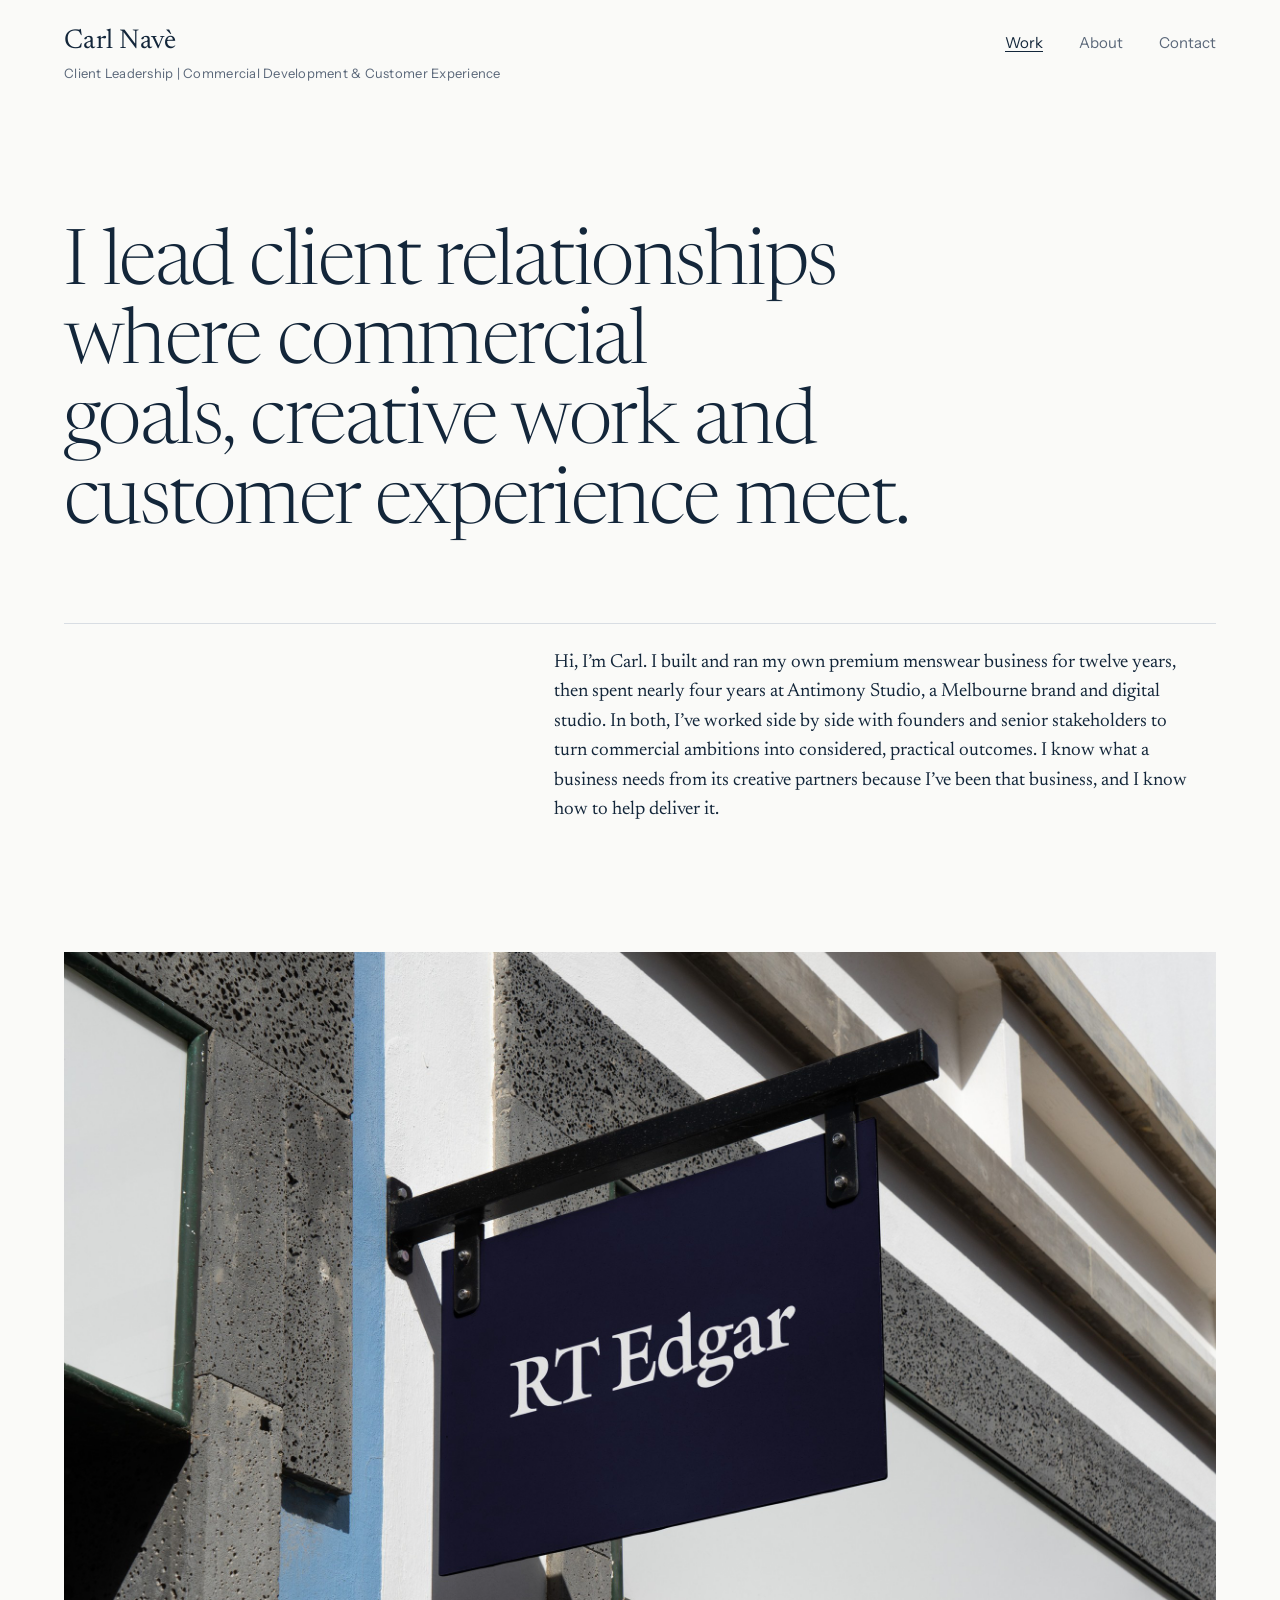
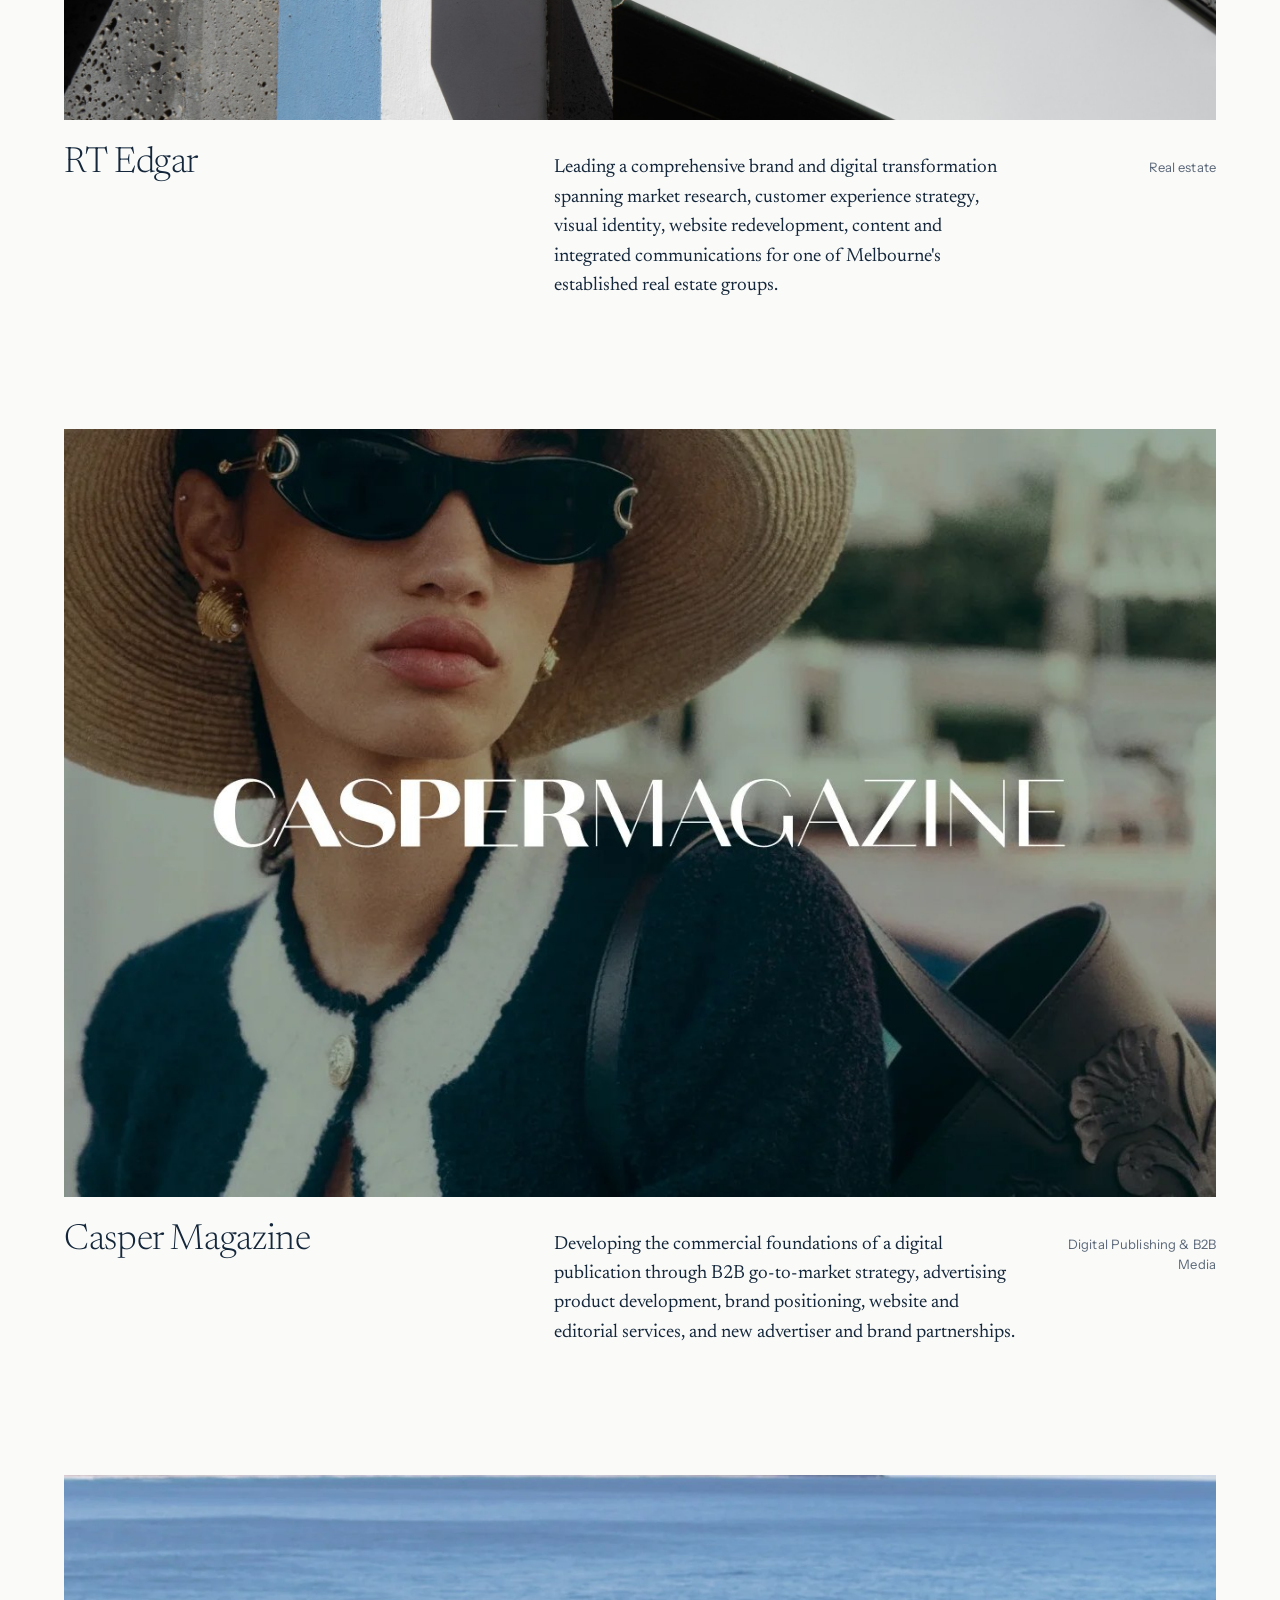
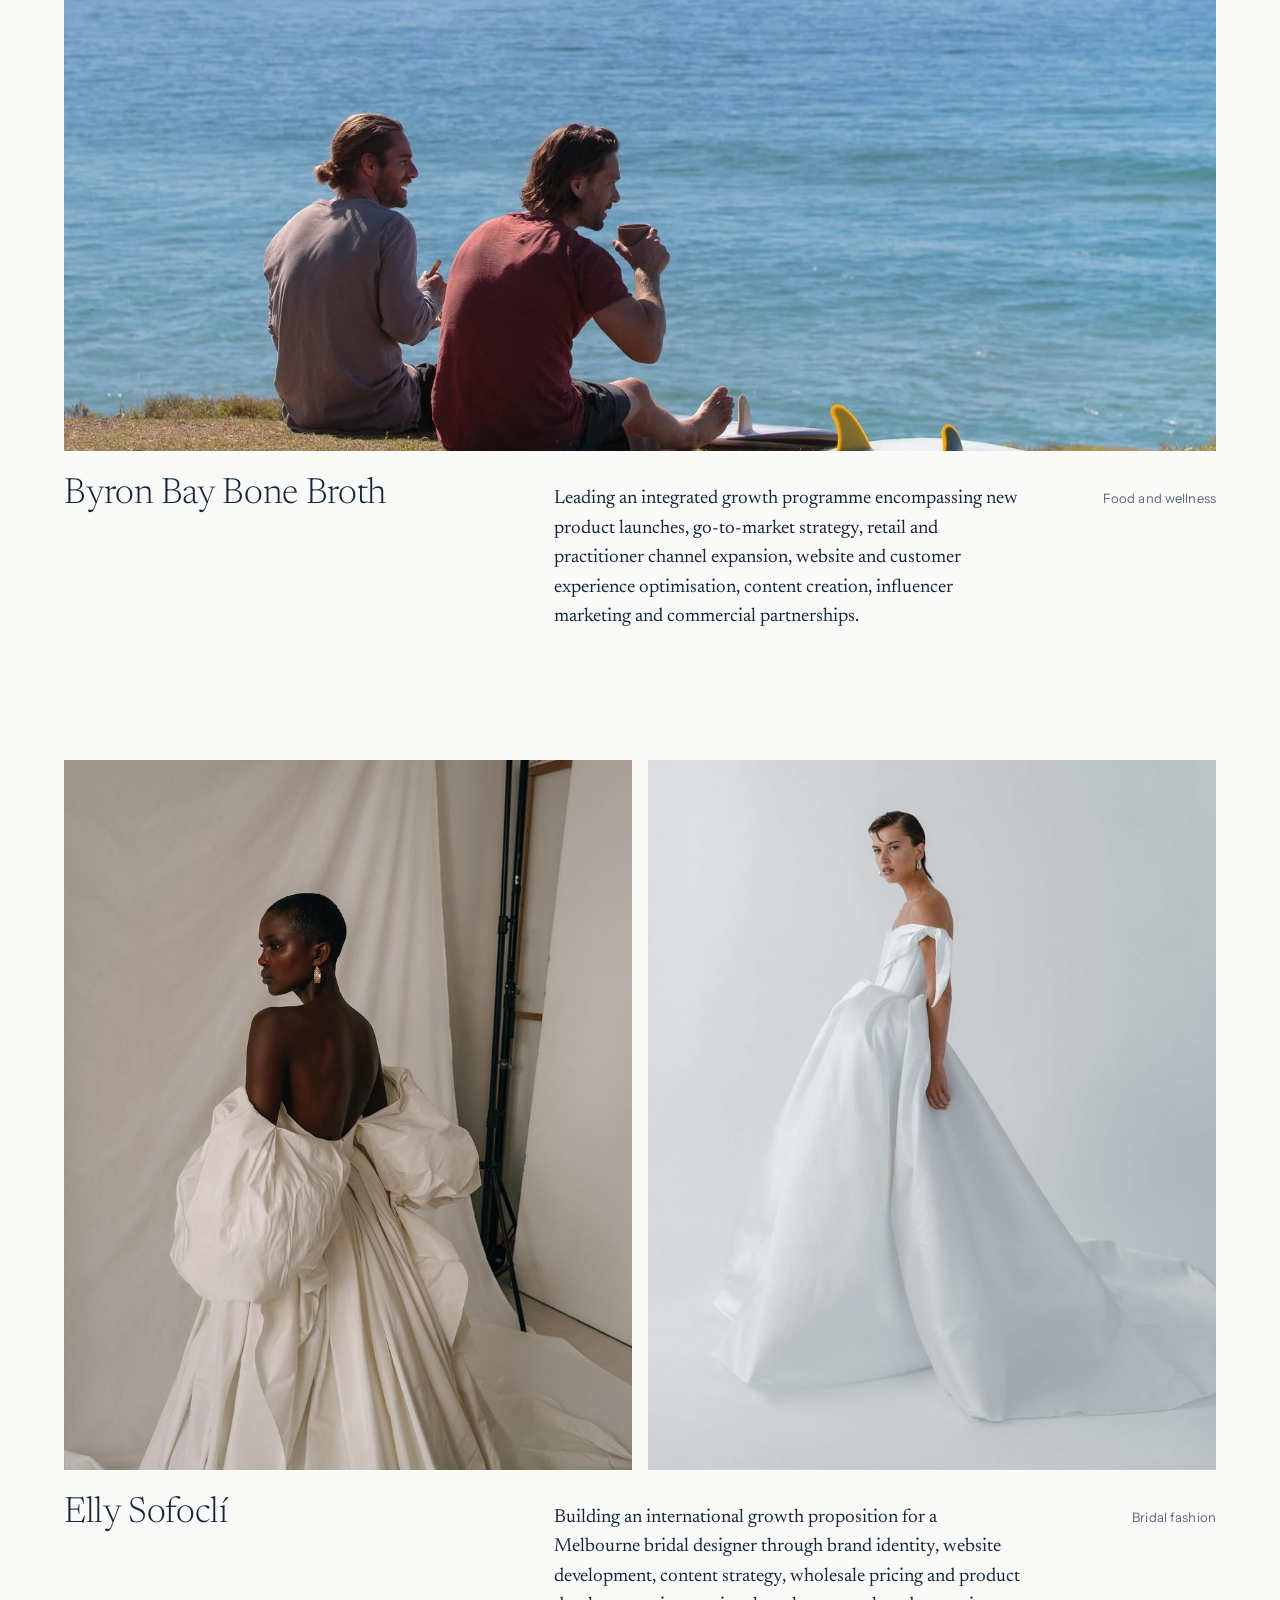
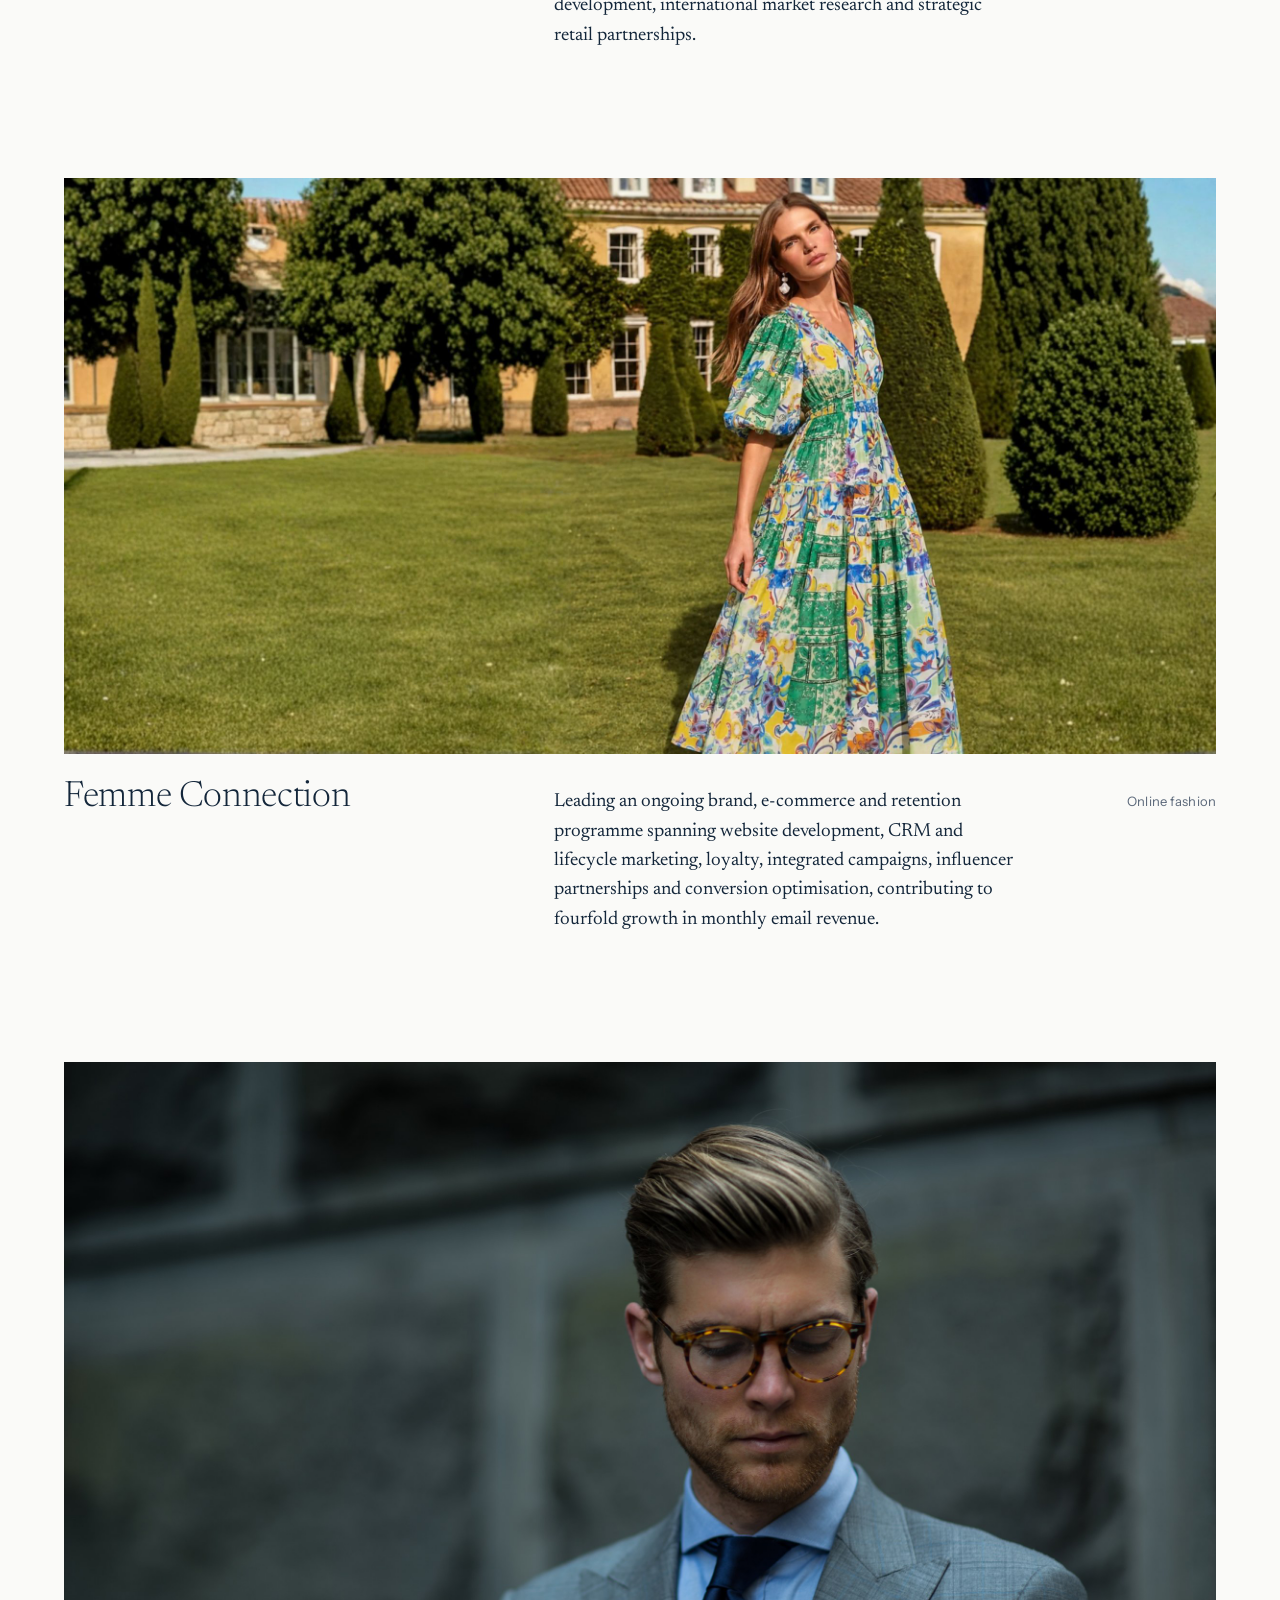
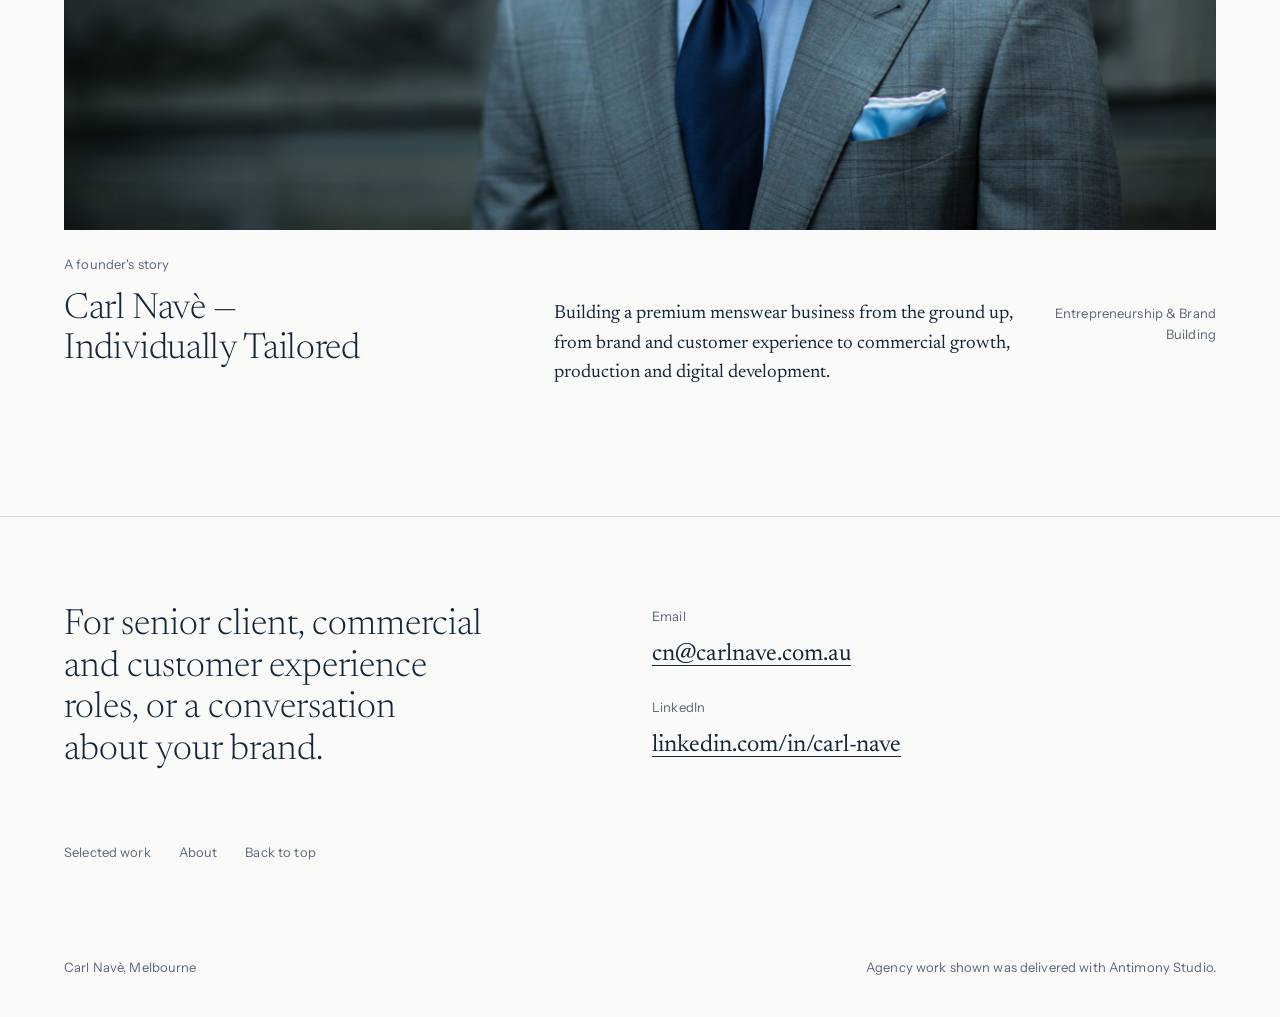
==== index.html @ b74e2d70 "Home: intro paragraph opens as a personal note Co-Authored-By: Claude Opus 5.5 <noreply@anthropic.co" ====
<!doctype html>
<html lang="en-AU">
<head>
<meta charset="utf-8">
<meta name="viewport" content="width=device-width, initial-scale=1, viewport-fit=cover">
<title>Carl Navè | Selected Work</title>
<meta name="claude:viewport-fit-sides" content="cover">
<meta name="description" content="Selected work by Carl Navè, a Melbourne client and commercial leader working between business objectives, creative teams and customer experience.">
<meta property="og:type" content="website">
<meta property="og:title" content="Carl Navè | Selected Work">
<meta property="og:description" content="Client Leadership | Commercial Development & Customer Experience">
<meta name="twitter:card" content="summary_large_image">
<link rel="preconnect" href="https://fonts.googleapis.com">
<link rel="preconnect" href="https://fonts.gstatic.com" crossorigin>
<link rel="stylesheet" href="https://fonts.googleapis.com/css2?family=Instrument+Sans:wght@400;500&family=Newsreader:ital,opsz,wght@0,6..72,300;0,6..72,400;1,6..72,300&display=swap">
<link rel="stylesheet" href="assets/css/main.css?v=202611172006">
</head>
<body id="top">
<a class="skip" href="#main">Skip to content</a>

<div class="wrap">
  <header class="site-head">
    <a class="wordmark" href="./"><span class="wordmark-name">Carl Navè</span><span class="wordmark-sub"><span>Client Leadership</span><span class="sep"> | </span><span>Commercial Development</span><span class="sep"> &amp; </span><span>Customer Experience</span></span></a>
    <nav class="site-nav" aria-label="Main">
      <a href="./#work" aria-current="page">Work</a>
      <a href="about.html">About</a>
      <a href="#contact">Contact</a>
    </nav>
  </header>
</div>

<main id="main">
  <div class="wrap">
    <section class="intro" aria-labelledby="intro-title">
      <!-- Alternative intro, option A (tried November 2026):
      <h1 id="intro-title">I've been the client and I've been the agency. It makes me better at both.</h1>
      <div class="intro-foot">
        <p class="lede">For twelve years I ran my own menswear business in Melbourne, commissioning the creative, managing the marketing budget and living with the results. Then I crossed over to Antimony Studio, leading client relationships for founders and senior teams in property, fashion, food and wellness. I know what businesses need from their creative partners, because I needed it too.</p>
      </div>
      -->
      <!-- Original intro (to November 2026):
      <h1 id="intro-title">I lead client relationships where commercial goals, creative work and customer experience meet.</h1>
      <div class="intro-foot">
        <p class="lede">I've spent my career working at the intersection of business, brand and customer experience. From building and running my own premium menswear business to leading client relationships at Antimony Studio, I've worked closely with founders and senior stakeholders to turn commercial ambitions into considered, practical outcomes. I bring an understanding of what businesses need from their creative partners, and the experience to help deliver it.</p>
      </div>
      -->
      <!-- Previous intro ("I'm Carl, a Melbourne client lead"), November 2026:
      <h1 id="intro-title">I&rsquo;m Carl, a Melbourne client lead working where commercial goals, creative work and customer experience meet.</h1>
      <div class="intro-foot">
        <p class="lede">My career has always sat where business, brand and customer experience meet. I built and ran my own premium menswear business, then led client relationships at Antimony Studio, and in both I&rsquo;ve worked side by side with founders and senior stakeholders to turn commercial ambitions into considered, practical outcomes. I know what a business needs from its creative partners because I&rsquo;ve been that business, and I know how to help deliver it.</p>
      </div>
      -->
      <h1 id="intro-title">I lead client relationships where commercial goals, creative work and customer experience meet.</h1>
      <div class="intro-foot">
        <p class="lede">Hi, I&rsquo;m Carl. I built and ran my own premium menswear business for twelve years, then spent nearly four years at Antimony Studio, a Melbourne brand and digital studio. In both, I&rsquo;ve worked side by side with founders and senior stakeholders to turn commercial ambitions into considered, practical outcomes. I know what a business needs from its creative partners because I&rsquo;ve been that business, and I know how to help deliver it.</p>
      </div>
    </section>

    <section class="work-index" id="work" aria-labelledby="work-title">
      <h2 id="work-title">Selected work</h2>

      <article class="project" id="rt-edgar">
        <a href="work/rt-edgar.html">
          <div class="project-media shape-wide">
            <img src="assets/img/rt-edgar/sign-hanging-800.jpg" srcset="assets/img/rt-edgar/sign-hanging-800.jpg 800w, assets/img/rt-edgar/sign-hanging.jpg 2400w" sizes="(max-width: 1440px) 100vw, 1360px" width="2400" height="1600" alt="A hanging RT Edgar sign in navy with the white wordmark, on a concrete building">
          </div>
          <div class="project-caption">
            <h3>RT Edgar</h3>
            <p class="summary">Leading a comprehensive brand and digital transformation spanning market research, customer experience strategy, visual identity, website redevelopment, content and integrated communications for one of Melbourne's established real estate groups.</p>
            <p class="sector meta-label">Real estate</p>
          </div>
        </a>
      </article>

      <article class="project" id="casper-magazine">
        <a href="work/casper-magazine.html">
          <div class="project-media shape-wide">
            <img src="assets/img/casper-magazine/hero-800.jpg" srcset="assets/img/casper-magazine/hero-800.jpg 800w, assets/img/casper-magazine/hero.jpg 1293w" sizes="(max-width: 1440px) 100vw, 1360px" width="1293" height="862" alt="The Casper Magazine wordmark over a portrait of a woman in a straw hat and sunglasses" loading="lazy">
          </div>
          <div class="project-caption">
            <h3>Casper Magazine</h3>
            <p class="summary">Developing the commercial foundations of a digital publication through B2B go-to-market strategy, advertising product development, brand positioning, website and editorial services, and new advertiser and brand partnerships.</p>
            <p class="sector meta-label">Digital Publishing &amp; B2B Media</p>
          </div>
        </a>
      </article>
      <article class="project" id="byron-bay-bone-broth">
        <a href="work/byron-bay-bone-broth.html">
          <div class="project-media shape-pano">
            <img src="assets/img/byron-bay-bone-broth/coast-800.jpg" srcset="assets/img/byron-bay-bone-broth/coast-800.jpg 800w, assets/img/byron-bay-bone-broth/coast.jpg 1600w" sizes="(max-width: 1440px) 100vw, 1360px" width="1600" height="800" alt="Two surfers sharing a cup of broth on a grassy headland above the ocean near Byron Bay" loading="lazy">
          </div>
          <div class="project-caption">
            <h3>Byron Bay Bone Broth</h3>
            <p class="summary">Leading an integrated growth programme encompassing new product launches, go-to-market strategy, retail and practitioner channel expansion, website and customer experience optimisation, content creation, influencer marketing and commercial partnerships.</p>
            <p class="sector meta-label">Food and wellness</p>
          </div>
        </a>
      </article>

      <article class="project" id="elly-sofocli">
        <a href="work/elly-sofocli.html">
          <div class="project-media pair shape-tall">
            <img src="assets/img/elly-sofocli/portrait-back-800.jpg" srcset="assets/img/elly-sofocli/portrait-back-800.jpg 800w, assets/img/elly-sofocli/portrait-back.jpg 1440w" sizes="(max-width: 600px) 50vw, 680px" width="1440" height="1800" alt="Model in a strapless Elly Sofoclí gown with sculpted sleeves, seen from behind" loading="lazy">
            <img src="assets/img/elly-sofocli/off-shoulder-800.jpg" srcset="assets/img/elly-sofocli/off-shoulder-800.jpg 800w, assets/img/elly-sofocli/off-shoulder.jpg 1440w" sizes="(max-width: 600px) 50vw, 680px" width="1440" height="1800" alt="Model in an off-the-shoulder Elly Sofoclí ball gown with a long train" loading="lazy">
          </div>
          <div class="project-caption">
            <h3>Elly Sofoclí</h3>
            <p class="summary">Building an international growth proposition for a Melbourne bridal designer through brand identity, website development, content strategy, wholesale pricing and product development, international market research and strategic retail partnerships.</p>
            <p class="sector meta-label">Bridal fashion</p>
          </div>
        </a>
      </article>

      <article class="project" id="femme-connection">
        <a href="work/femme-connection.html">
          <div class="project-media shape-pano">
            <img src="assets/img/femme-connection/garden-800.jpg" srcset="assets/img/femme-connection/garden-800.jpg 800w, assets/img/femme-connection/garden.jpg 2400w" sizes="(max-width: 1440px) 100vw, 1360px" width="2400" height="1200" alt="A model in a printed maxi dress on a lawn in front of a country house" loading="lazy">
          </div>
          <div class="project-caption">
            <h3>Femme Connection</h3>
            <p class="summary">Leading an ongoing brand, e-commerce and retention programme spanning website development, CRM and lifecycle marketing, loyalty, integrated campaigns, influencer partnerships and conversion optimisation, contributing to fourfold growth in monthly email revenue.</p>
            <p class="sector meta-label">Online fashion</p>
          </div>
        </a>
      </article>
      <article class="project" id="cnit">
        <a href="work/cnit.html">
          <div class="project-media shape-wide">
            <img src="assets/img/cnit/portrait-glasses-800.jpg" srcset="assets/img/cnit/portrait-glasses-800.jpg 800w, assets/img/cnit/portrait-glasses.jpg 2400w" sizes="(max-width: 1440px) 100vw, 1360px" width="2400" height="1600" alt="A man in tortoiseshell glasses, a grey check suit and navy tie, looking down" loading="lazy">
          </div>
          <div class="project-caption">
            <p class="meta-label cs-label">A founder's story</p>
            <h3>Carl Navè — Individually Tailored</h3>
            <p class="summary">Building a premium menswear business from the ground up, from brand and customer experience to commercial growth, production and digital development.</p>
            <p class="sector meta-label">Entrepreneurship &amp; Brand Building</p>
          </div>
        </a>
      </article>
    </section>
  </div>
</main>

<footer class="site-foot" id="contact">
  <div class="wrap">
    <div class="contact">
      <h2>For senior client, commercial and customer experience roles, or a conversation about your brand.</h2>
      <ul>
        <li><span class="meta-label">Email</span><a href="mailto:cn@carlnave.com.au">cn@carlnave.com.au</a></li>
        <li><span class="meta-label">LinkedIn</span><a href="https://www.linkedin.com/in/carl-nave/" target="_blank" rel="noopener">linkedin.com/in/carl-nave</a></li>
      </ul>
    </div>
    <nav class="foot-nav meta-label" aria-label="Footer">
      <a href="./#work">Selected work</a>
      <a href="about.html">About</a>
      <a href="#top">Back to top</a>
    </nav>
    <div class="colophon meta-label">
      <span><a href="./">Carl Navè, Melbourne</a></span>
      <span>Agency work shown was delivered with Antimony Studio.</span>
    </div>
  </div>
</footer>
</body>
</html>
---- assets/css/main.css ----
/* Carl Navè | Selected Work
   Layout concept: a one-colour printed monograph. Navy ink on white paper,
   full-colour project imagery, a serif voice for ideas and a sans for facts. */

:root {
  /* Colour */
  --paper: #FAFAF8;      /* page */
  --ink: #13263A;        /* navy ink, carried over from the Selected Work PDF */
  --ink-soft: #5A6779;   /* secondary text */
  --rule: #D8DDE3;       /* hairlines */
  --tint: #ECEFF2;       /* image placeholders */
  --night: #050505;      /* black panels for brand marks */

  /* Type */
  --serif: "Newsreader", "Iowan Old Style", "Palatino Linotype", Georgia, serif;
  --sans: "Instrument Sans", "Helvetica Neue", Arial, sans-serif;

  /* Scale (1.25 ratio, rounded) */
  --t-xs: 0.8125rem;
  --t-sm: 0.9375rem;
  --t-body: 1.1875rem;
  --t-lg: 1.5rem;
  --t-xl: clamp(1.75rem, 3vw, 2.25rem);
  --t-display: clamp(2.5rem, 6vw, 5rem);
  --t-title: clamp(3rem, 9vw, 7.5rem);

  /* Space */
  --gutter: clamp(20px, 5vw, 72px);
  --section: clamp(4.5rem, 10vw, 9rem);
  --max: 1360px;

  color-scheme: light;
}

*, *::before, *::after { box-sizing: border-box; }

html { -webkit-text-size-adjust: 100%; }

body {
  margin: 0;
  background: var(--paper);
  color: var(--ink);
  font-family: var(--serif);
  font-size: var(--t-body);
  line-height: 1.55;
  font-optical-sizing: auto;
  text-rendering: optimizeLegibility;
  -webkit-font-smoothing: antialiased;
}

img { display: block; max-width: 100%; height: auto; }

a { color: inherit; text-decoration-thickness: 1px; text-underline-offset: 0.2em; }
a:hover { text-decoration-thickness: 2px; }
:focus-visible { outline: 2px solid var(--ink); outline-offset: 4px; }

.skip {
  position: absolute; left: -9999px; top: 0;
  background: var(--ink); color: var(--paper);
  padding: 0.75rem 1rem; font-family: var(--sans); font-size: var(--t-sm);
}
.skip:focus { left: max(var(--gutter), env(safe-area-inset-left, 0px)); }

/* Page frame */
.wrap {
  width: 100%;
  max-width: calc(var(--max) + 2 * var(--gutter));
  margin-inline: auto;
  padding-left: max(var(--gutter), env(safe-area-inset-left, 0px));
  padding-right: max(var(--gutter), env(safe-area-inset-right, 0px));
}

/* Header */
.site-head {
  display: flex;
  justify-content: space-between;
  align-items: baseline;
  gap: 1.5rem;
  padding-block: 1.75rem;
}
.wordmark {
  font-family: var(--serif);
  text-decoration: none;
  display: inline-flex;
  flex-direction: column;
  gap: 0.5rem;
}
.wordmark-name {
  font-size: 1.7rem;
  line-height: 1;
  letter-spacing: 0.01em;
}
.wordmark-sub {
  font-family: var(--sans);
  font-size: var(--t-xs, 0.75rem);
  letter-spacing: 0.02em;
  color: var(--ink-soft);
}
@media (max-width: 760px) {
  /* On phones: name and positioning as a lockup divided by a fine rule, menu on its own row beneath */
  .site-head { flex-wrap: wrap; align-items: flex-start; row-gap: 1rem; }
  .wordmark { flex-direction: row; align-items: center; gap: 0.9rem; }
  .wordmark-name { font-size: 1.85rem; }
  .wordmark-sub { border-left: 1px solid var(--ink-soft); padding-left: 0.9rem; font-size: 0.66rem; line-height: 1.45; }
  .wordmark-sub > span { display: block; }
  .wordmark-sub > .sep { display: none; }
  .site-nav { flex-basis: 100%; border-top: 1px solid var(--rule); padding-top: 0.75rem; justify-content: flex-start; gap: 1.75rem; }
}
@media (max-width: 370px) {
  .wordmark-name { font-size: 1.6rem; }
  .wordmark { gap: 0.7rem; }
  .wordmark-sub { padding-left: 0.7rem; font-size: 0.62rem; }
}
.site-nav { display: flex; gap: clamp(1rem, 3vw, 2.25rem); }
.site-nav a {
  font-family: var(--sans);
  font-size: var(--t-sm);
  text-decoration: none;
  color: var(--ink-soft);
}
.site-nav a:hover, .site-nav a[aria-current="page"] { color: var(--ink); text-decoration: underline; }

/* Shared type */
.sans { font-family: var(--sans); }
.meta-label {
  font-family: var(--sans);
  font-size: var(--t-xs);
  color: var(--ink-soft);
  letter-spacing: 0.01em;
}
h1, h2, h3 { font-weight: 300; text-wrap: balance; margin: 0; }

/* Home: opening statement */
.intro { padding-block: clamp(3rem, 9vw, 8rem) var(--section); }
.intro h1 {
  font-size: var(--t-display);
  line-height: 1.04;
  letter-spacing: -0.02em;
  max-width: 21ch;
}
.intro-foot {
  display: grid;
  grid-template-columns: repeat(12, minmax(0, 1fr));
  gap: 1.5rem;
  margin-top: clamp(2.5rem, 6vw, 5rem);
  padding-top: 1.5rem;
  border-top: 1px solid var(--rule);
}
.intro-foot .positioning { grid-column: 1 / span 4; }
.intro-foot p.lede {
  grid-column: 6 / span 7;
  margin: 0;
  max-width: 34em;
}

/* Home: work index */
.work-index { display: grid; grid-template-columns: minmax(0, 1fr); gap: var(--section); padding-bottom: var(--section); }
.work-index > h2 { position: absolute; left: -9999px; }

.project a { text-decoration: none; display: block; }
.project-media { display: grid; gap: clamp(8px, 1.2vw, 16px); }
.project-media.pair { grid-template-columns: 1fr 1fr; }
.project-media img { width: 100%; height: 100%; object-fit: cover; }
.project-media .tall { aspect-ratio: 4 / 5; }

.project-caption {
  display: grid;
  grid-template-columns: repeat(12, minmax(0, 1fr));
  gap: 1.5rem;
  margin-top: 1.5rem;
  align-items: baseline;
}
.project-caption h3 {
  grid-column: 1 / span 4;
  font-size: var(--t-xl);
  line-height: 1.1;
  letter-spacing: -0.01em;
}
.project-caption .summary {
  grid-column: 6 / span 5;
  margin: 0;
  color: var(--ink);
}
.project-caption .sector {
  grid-column: 11 / span 2;
  text-align: right;
}
.project a:hover h3 { text-decoration: underline; text-decoration-thickness: 1px; text-underline-offset: 0.15em; }

/* Placeholders for imagery still to be supplied */
.placeholder {
  background: var(--tint);
  display: grid;
  place-items: center;
  aspect-ratio: 16 / 9;
  padding: 1.5rem;
  text-align: center;
  font-family: var(--sans);
  font-size: var(--t-xs);
  color: var(--ink-soft);
}
.placeholder.tall { aspect-ratio: 4 / 5; }
.placeholder.square { aspect-ratio: 1 / 1; }

/* Footer and contact */
.site-foot {
  border-top: 1px solid var(--rule);
  padding-block: clamp(3rem, 7vw, 6rem) 2.5rem;
}
.contact {
  display: grid;
  grid-template-columns: repeat(12, minmax(0, 1fr));
  gap: 1.5rem;
}
.contact h2 {
  grid-column: 1 / span 5;
  font-size: var(--t-xl);
  line-height: 1.15;
}
.contact ul {
  grid-column: 7 / span 6;
  list-style: none; margin: 0; padding: 0;
  display: grid; gap: 1rem;
}
.contact li { display: grid; gap: 0.15rem; }
.contact a { font-size: var(--t-lg); }
.colophon {
  display: flex; justify-content: space-between; flex-wrap: wrap; gap: 1rem;
  margin-top: clamp(3rem, 7vw, 6rem);
}

/* Case study */
.draft-note {
  font-family: var(--sans);
  font-size: var(--t-xs);
  color: var(--ink-soft);
  background: var(--tint);
  padding: 0.6rem 0.9rem;
  margin-top: 0.5rem;
}

.cs-head { padding-block: clamp(2.5rem, 7vw, 6rem) clamp(2rem, 5vw, 4rem); }
.cs-back { font-family: var(--sans); font-size: var(--t-sm); color: var(--ink-soft); text-decoration: none; }
.cs-back:hover { color: var(--ink); text-decoration: underline; }
.cs-head h1 {
  font-size: var(--t-title);
  line-height: 0.95;
  letter-spacing: -0.03em;
  margin-top: clamp(1.5rem, 4vw, 3rem);
}
.cs-head .thesis {
  font-size: var(--t-lg);
  line-height: 1.35;
  max-width: 30ch;
  margin: 1.5rem 0 0;
  color: var(--ink);
}

.cs-meta {
  display: grid;
  grid-template-columns: repeat(4, minmax(0, 1fr));
  gap: 1.5rem;
  margin: 0;
  padding-block: 1.25rem;
  border-block: 1px solid var(--rule);
}
.cs-meta div { min-width: 0; }
.cs-meta dt { font-family: var(--sans); font-size: var(--t-xs); color: var(--ink-soft); }
.cs-meta dd { margin: 0.35rem 0 0; font-family: var(--sans); font-size: var(--t-sm); line-height: 1.45; }

.cs-figure { margin: clamp(2.5rem, 6vw, 5rem) 0; }
.cs-figure figcaption { margin-top: 0.75rem; }

/* Image shapes. Images placed side by side always share one shape,
   so they render at exactly the same size. */
.fig-pair { display: grid; grid-template-columns: 1fr 1fr; gap: clamp(8px, 1.2vw, 16px); }
.fig-tiles { display: grid; grid-template-columns: repeat(6, minmax(0, 1fr)); gap: clamp(6px, 1vw, 12px); }
.fig-tiles.four { grid-template-columns: repeat(4, minmax(0, 1fr)); }
.fig-pair img, .fig-tiles img, .fig-single img { width: 100%; height: auto; object-fit: cover; }
.shape-tall img { aspect-ratio: 4 / 5; }
.shape-wide img { aspect-ratio: 3 / 2; }
.shape-square img { aspect-ratio: 1 / 1; }
.shape-pano img { aspect-ratio: 2 / 1; }
.shape-tile img { aspect-ratio: 2 / 3; }

/* A printed piece shown on a field of its own colour */
.panel {
  aspect-ratio: 3 / 2;
  display: grid; place-items: center;
  padding: 6%;
}
.panel img { height: 100%; width: auto; max-width: 100%; object-fit: contain; box-shadow: 0 18px 40px rgba(0, 0, 0, 0.28); }
.panel-rte { background: #8DA3A3; }

.cs-chapter {
  margin-top: clamp(3rem, 7vw, 6rem);
  padding-top: 1.25rem;
  display: grid;
  grid-template-columns: repeat(12, minmax(0, 1fr));
  gap: 1.5rem;
}
.cs-chapter .meta-label { grid-column: 1 / span 3; padding-top: 0.6rem; }
.cs-chapter h2 {
  grid-column: 5 / span 8;
  font-size: var(--t-xl);
  line-height: 1.1;
  letter-spacing: -0.01em;
}

.cs-section {
  display: grid;
  grid-template-columns: repeat(12, minmax(0, 1fr));
  gap: 1.5rem;
  padding-block: clamp(2rem, 4vw, 3rem);
}
.cs-section > h2 {
  grid-column: 1 / span 3;
  font-family: var(--sans);
  font-size: var(--t-sm);
  font-weight: 500;
  padding-top: 0.35rem;
}
.cs-section .body { grid-column: 5 / span 7; min-width: 0; }
.cs-section .body p { margin: 0 0 1em; max-width: 34em; }
.cs-section .body p:last-child { margin-bottom: 0; }

.role-list {
  list-style: none; margin: 1.5rem 0 0; padding: 0;
  border-top: 1px solid var(--rule);
}
.role-list li {
  padding-block: 0.7rem;
  border-bottom: 1px solid var(--rule);
  font-family: var(--sans);
  font-size: var(--t-sm);
}
.credit { margin-top: 1.25rem; }

.markets {
  list-style: none; margin: 0 0 2rem; padding: 0;
  font-size: var(--t-xl);
  line-height: 1.2;
  letter-spacing: -0.01em;
}

.cs-next {
  border-top: 1px solid var(--rule);
  margin-top: var(--section);
  padding-block: clamp(2.5rem, 6vw, 5rem);
}
.cs-next a { text-decoration: none; display: inline-block; }
.cs-next .next-name {
  display: block;
  font-size: var(--t-display);
  line-height: 1.05;
  letter-spacing: -0.02em;
  margin-top: 0.5rem;
}
.cs-next a:hover .next-name { text-decoration: underline; text-decoration-thickness: 1px; text-underline-offset: 0.12em; }

/* About */
.about { padding-block: clamp(3rem, 8vw, 7rem) var(--section); }
.about-grid { display: grid; grid-template-columns: repeat(12, minmax(0, 1fr)); gap: 1.5rem; }
.about-grid .portrait { grid-column: 1 / span 4; }
.about-grid .bio { grid-column: 6 / span 6; min-width: 0; }
.about-grid h1 { font-size: var(--t-xl); line-height: 1.15; margin-bottom: 1.5rem; }
.about-grid .bio p { margin: 0 0 1em; max-width: 34em; }
.about-grid .bio-sub {
  font-family: var(--sans);
  font-size: var(--t-sm);
  font-weight: 500;
  margin: 3rem 0 1rem;
  padding-top: 1.25rem;
  border-top: 1px solid var(--rule);
  max-width: 34em;
}

/* Tablet */
@media (max-width: 960px) {
  .intro-foot .positioning { grid-column: 1 / -1; }
  .intro-foot p.lede { grid-column: 1 / -1; }
  .project-caption h3 { grid-column: 1 / span 5; }
  .project-caption .summary { grid-column: 6 / -1; }
  .project-caption .sector { grid-column: 1 / -1; text-align: left; grid-row: 2; }
  .cs-meta { grid-template-columns: repeat(2, minmax(0, 1fr)); }
  .cs-section > h2 { grid-column: 1 / -1; }
  .cs-section .body { grid-column: 1 / -1; }
  .contact h2, .contact ul { grid-column: 1 / -1; }
  .about-grid .portrait { grid-column: 1 / span 5; }
  .about-grid .bio { grid-column: 1 / -1; }
}

/* Phone */
@media (max-width: 600px) {
  .site-head { flex-wrap: wrap; }
  .project-caption { grid-template-columns: 1fr; gap: 0.5rem; }
  .project-caption h3, .project-caption .summary, .project-caption .sector { grid-column: 1; grid-row: auto; }
  .fig-tiles { grid-template-columns: repeat(3, minmax(0, 1fr)); }
  .fig-tiles.four { grid-template-columns: repeat(2, minmax(0, 1fr)); }
  .cs-chapter .meta-label, .cs-chapter h2 { grid-column: 1 / -1; }
  .cs-meta { grid-template-columns: 1fr; }
  .about-grid .portrait { grid-column: 1 / -1; }
}

@media (prefers-reduced-motion: reduce) {
  * { scroll-behavior: auto !important; transition: none !important; animation: none !important; }
}

.shape-wide .placeholder { aspect-ratio: 3 / 2; }
.shape-tall .placeholder { aspect-ratio: 4 / 5; }
.project-media:not(.pair):not(.fig-tiles) { grid-template-columns: minmax(0, 1fr); }
.panel { width: 100%; min-width: 0; overflow: hidden; }
.panel img { min-height: 0; }

/* Tall signage pairs sit narrower so they do not dominate the page */
.cs-figure.fig-pair.shape-tile { width: min(100%, 860px); }

/* Revision: case study structure */
.visually-hidden { position: absolute !important; width: 1px; height: 1px; overflow: hidden; clip: rect(0 0 0 0); white-space: nowrap; }
.cs-disciplines {
  font-family: var(--sans);
  font-size: var(--t-sm);
  color: var(--ink-soft);
  margin: 1.25rem 0 0;
  max-width: 60ch;
}
.cs-head .thesis { margin-top: 1rem; }
.cs-sub {
  font-family: var(--sans);
  font-size: var(--t-sm);
  font-weight: 500;
  margin: 2rem 0 0.6rem;
}
.cs-section .body .cs-sub:first-child { margin-top: 0; }
.role-list.services { columns: 2; column-gap: 2rem; margin-top: 0; border-top: 0; }
.role-list.services li { break-inside: avoid; border-top: 1px solid var(--rule); border-bottom: 0; }
.cs-section .body .visit { margin-top: 1.5rem; }
.fig-tiles.five { grid-template-columns: repeat(5, minmax(0, 1fr)); }
.cs-chapter + .cs-section { padding-top: clamp(1.5rem, 3vw, 2.5rem); }
@media (max-width: 600px) {
  .role-list.services { columns: 1; }
  .fig-tiles.five { grid-template-columns: repeat(3, minmax(0, 1fr)); }
}

/* Sequence of campaign boards: a slow crossfade, still for reduced motion */
.fade-seq { position: relative; aspect-ratio: 3 / 2; overflow: hidden; }
.fade-seq img { position: absolute; inset: 0; width: 100%; height: 100%; object-fit: cover; opacity: 0; animation: fadeSeq 12s infinite; }
.fade-seq img:nth-child(1) { position: relative; opacity: 1; animation-name: fadeSeqFirst; }
.fade-seq img:nth-child(2) { animation-delay: 4s; }
.fade-seq img:nth-child(3) { animation-delay: 8s; }
@keyframes fadeSeq { 0% { opacity: 0; } 6% { opacity: 1; } 33% { opacity: 1; } 39% { opacity: 0; } 100% { opacity: 0; } }
@keyframes fadeSeqFirst { 0% { opacity: 1; } 33% { opacity: 1; } 39% { opacity: 0; } 94% { opacity: 0; } 100% { opacity: 1; } }
@media (prefers-reduced-motion: reduce) {
  .fade-seq img { animation: none !important; }
  .fade-seq img:nth-child(n+2) { display: none; }
  .fade-seq img:nth-child(1) { opacity: 1; }
}

/* Narrower portrait pairs where the source photography is web resolution */
.cs-figure.fig-pair.narrow { width: min(100%, 860px); }

.fig-tiles.three { grid-template-columns: repeat(3, minmax(0, 1fr)); }
.shape-screen img { aspect-ratio: 16 / 9; }
.shape-guide img { aspect-ratio: 2244 / 1406; }

/* Femme Rewards loyalty ladder */
.rewards {
  --fc-sand: #E5D2C4; --fc-pink: #FD9AB9; --fc-coral: #E3755E; --fc-green: #1C443B; --fc-black: #0A0A0A;
  margin-block: clamp(3rem, 7vw, 6rem);
}
.rewards-head { display: grid; grid-template-columns: repeat(12, minmax(0, 1fr)); gap: 1.5rem; margin-bottom: 2rem; }
.rewards-head h2 { grid-column: 1 / span 5; font-size: var(--t-xl); line-height: 1.15; letter-spacing: -0.01em; }
.rewards-head p { grid-column: 7 / span 6; margin: 0; max-width: 34em; }
.tiers {
  list-style: none; margin: 0; padding: 0;
  display: grid; grid-template-columns: repeat(5, minmax(0, 1fr)); gap: clamp(6px, 1vw, 12px);
  align-items: end;
}
.tier { padding: 1.1rem 1rem 1.25rem; font-family: var(--sans); min-width: 0; display: flex; flex-direction: column; }
.tier h3 { font-family: var(--serif); font-weight: 400; font-size: 1.6rem; line-height: 1.05; margin: 0.35rem 0 0.25rem; }
.tier p { margin: 0; }
.tier-step, .tier-flow { font-size: var(--t-xs); opacity: 0.8; }
.tier-points { font-size: var(--t-sm); font-weight: 500; }
.tier-tone { font-size: var(--t-xs); margin-top: 0.6rem !important; font-style: italic; font-family: var(--serif); font-size: 0.95rem; }
.tier-flow { margin-top: auto !important; padding-top: 1rem; }
.tier-emails { list-style: none; margin: 0.5rem 0 0; padding: 0.6rem 0 0; border-top: 1px solid currentColor; font-size: var(--t-xs); line-height: 1.35; display: grid; gap: 0.35rem; }
.tier-1 { background: var(--fc-sand); color: var(--fc-black); min-height: 11rem; }
.tier-2 { background: var(--fc-pink); color: var(--fc-green); min-height: 13rem; }
.tier-3 { background: var(--fc-coral); color: var(--fc-black); min-height: 15rem; }
.tier-4 { background: var(--fc-green); color: #FFFFFF; min-height: 17rem; }
.tier-5 { background: var(--fc-black); color: #FFFFFF; min-height: 19rem; }
.tier-5 h3 { color: var(--fc-pink); }
.earn {
  list-style: none; margin: 1.25rem 0 0; padding: 1rem 0 0; border-top: 1px solid var(--rule);
  display: grid; grid-template-columns: repeat(4, minmax(0, 1fr)); gap: 1rem;
  font-family: var(--sans); font-size: var(--t-sm); color: var(--ink-soft);
}
.earn strong { display: block; font-family: var(--serif); font-weight: 400; font-size: var(--t-lg); color: var(--ink); }
.rewards figcaption { margin-top: 1rem; }
@media (max-width: 960px) {
  .rewards-head h2, .rewards-head p { grid-column: 1 / -1; }
  .tiers { grid-template-columns: 1fr; align-items: stretch; }
  .tier { min-height: 0 !important; }
  .tier-emails { grid-template-columns: repeat(2, minmax(0, 1fr)); }
  .earn { grid-template-columns: repeat(2, minmax(0, 1fr)); }
}

/* A single portrait shown at a modest size, centred */
.cs-figure.portrait-narrow { width: min(100%, 440px); margin-inline: auto; }

/* Founder's story: label above the title and the results figures */
.cs-label { margin: 0 0 0.75rem; }
.figures {
  display: grid; grid-template-columns: repeat(2, minmax(0, 1fr));
  gap: 1.75rem 1.5rem; margin: 0 0 2rem; padding: 1.5rem 0;
  border-top: 1px solid var(--rule); border-bottom: 1px solid var(--rule);
}
.figures div { display: flex; flex-direction: column-reverse; gap: 0.35rem; }
.figures dd { margin: 0; font-family: var(--serif, "Newsreader", Georgia, serif); font-size: var(--t-xl); line-height: 1.05; letter-spacing: -0.01em; }
.figures dt { font-size: 0.8rem; color: var(--ink-soft); }
.cs-figure.screen-narrow { width: min(100%, 860px); margin-inline: auto; }
.cs-figure.screen-narrow img, .cs-figure.fig-single:not([class*="shape-"]) img { box-shadow: 0 0 0 1px var(--rule); }
.project-caption .cs-label { grid-column: 1 / -1; margin: 0 0 -0.5rem; }

/* Compact tier bars on phones */
@media (max-width: 760px) {
  .tiers { gap: 6px; }
  .tier { display: grid; grid-template-columns: auto 1fr auto; align-items: baseline; column-gap: 0.75rem; padding: 0.8rem 1rem; }
  .tier h3 { font-size: 1.25rem; margin: 0; }
  .tier-tone { grid-column: 1 / -1; margin-top: 0.2rem !important; }
  .tier-flow { margin: 0 !important; padding: 0; }
}

/* Footer navigation */
.foot-nav { display: flex; flex-wrap: wrap; gap: 0.5rem 1.75rem; margin: clamp(2.5rem, 5vw, 4rem) 0 1.25rem; }
.foot-nav a, .colophon a { color: inherit; text-decoration: none; padding: 0.35rem 0; }
.foot-nav a:hover, .colophon a:hover { color: var(--ink); text-decoration: underline; text-underline-offset: 0.2em; }
html { scroll-behavior: smooth; }

/* Outcome in the details line */
.cs-meta .is-outcome dd { font-family: var(--serif); font-size: var(--t-lg); line-height: 1.2; letter-spacing: -0.01em; }
.cs-meta .is-outcome dd small { display: block; font-family: var(--sans); font-size: var(--t-xs); color: var(--ink-soft); letter-spacing: 0; margin-top: 0.3rem; }
.cs-meta .is-outcome dd.words { font-family: var(--sans); font-size: var(--t-sm); line-height: 1.45; letter-spacing: 0; }

/* Labelled one-line points (approach sections) */
.cs-section .body .points { list-style: none; margin: 0; padding: 0; max-width: 34em; }
.cs-section .body .points li { margin: 0 0 0.9em; }
.cs-section .body .points li:last-child { margin-bottom: 0; }
.cs-section .body .points .point-label { display: block; font-family: var(--sans); font-size: calc(var(--t-sm) * 0.9); font-weight: 400; letter-spacing: 0.02em; color: var(--ink-soft); margin-bottom: 0.15rem; }
.cs-section .body .points li { margin-bottom: 1.4em; }

/* Image that floats on the page: no frame or outline */
.cs-figure.float img { box-shadow: none !important; background: transparent; }

/* Two images in one frame: hover, focus or tap shows the second */
.swap { position: relative; cursor: pointer; outline-offset: 4px; }
.swap img { display: block; width: 100%; height: auto; }
.swap img + img { position: absolute; inset: 0; height: 100%; object-fit: cover; opacity: 0; transition: opacity 0.6s ease; }
.swap:hover img + img, .swap:focus img + img, .swap:focus-within img + img { opacity: 1; }
@media (prefers-reduced-motion: reduce) { .swap img + img { transition: none; } }

/* Services line in the details strip */
.cs-meta .is-services { grid-column: 1 / -1; padding-top: 1rem; border-top: 1px solid var(--rule); }

/* Interleaved case study layout: tighter rhythm on phones */
@media (max-width: 760px) {
  .layout-interleaved .cs-figure { margin: 1.75rem 0; }
  .layout-interleaved .cs-section { padding-block: 1.25rem; gap: 0.6rem; }
  .layout-interleaved .cs-section .body .points li { margin-bottom: 1em; }
}

/* Looping screen recording */
.scroll-video { display: block; width: 100%; height: auto; aspect-ratio: 16 / 9; background: var(--paper); box-shadow: 0 0 0 1px var(--rule); }
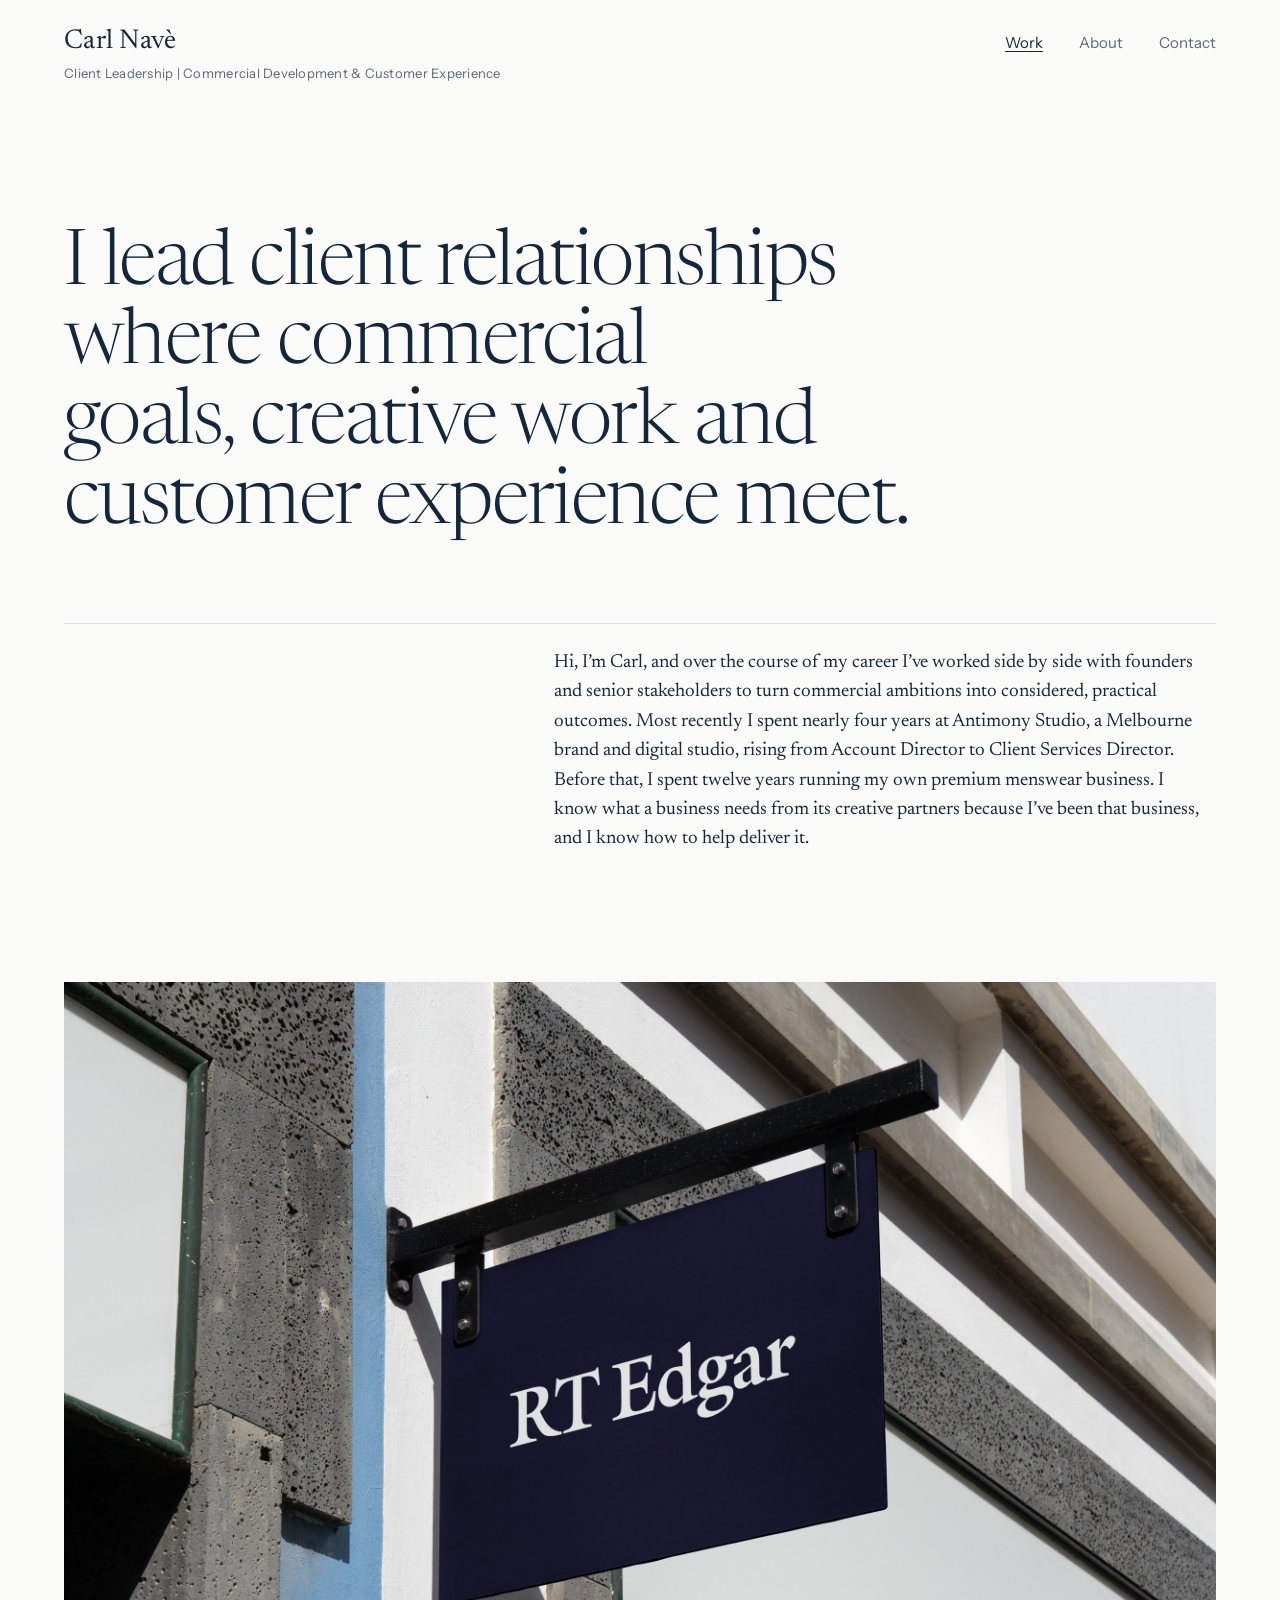
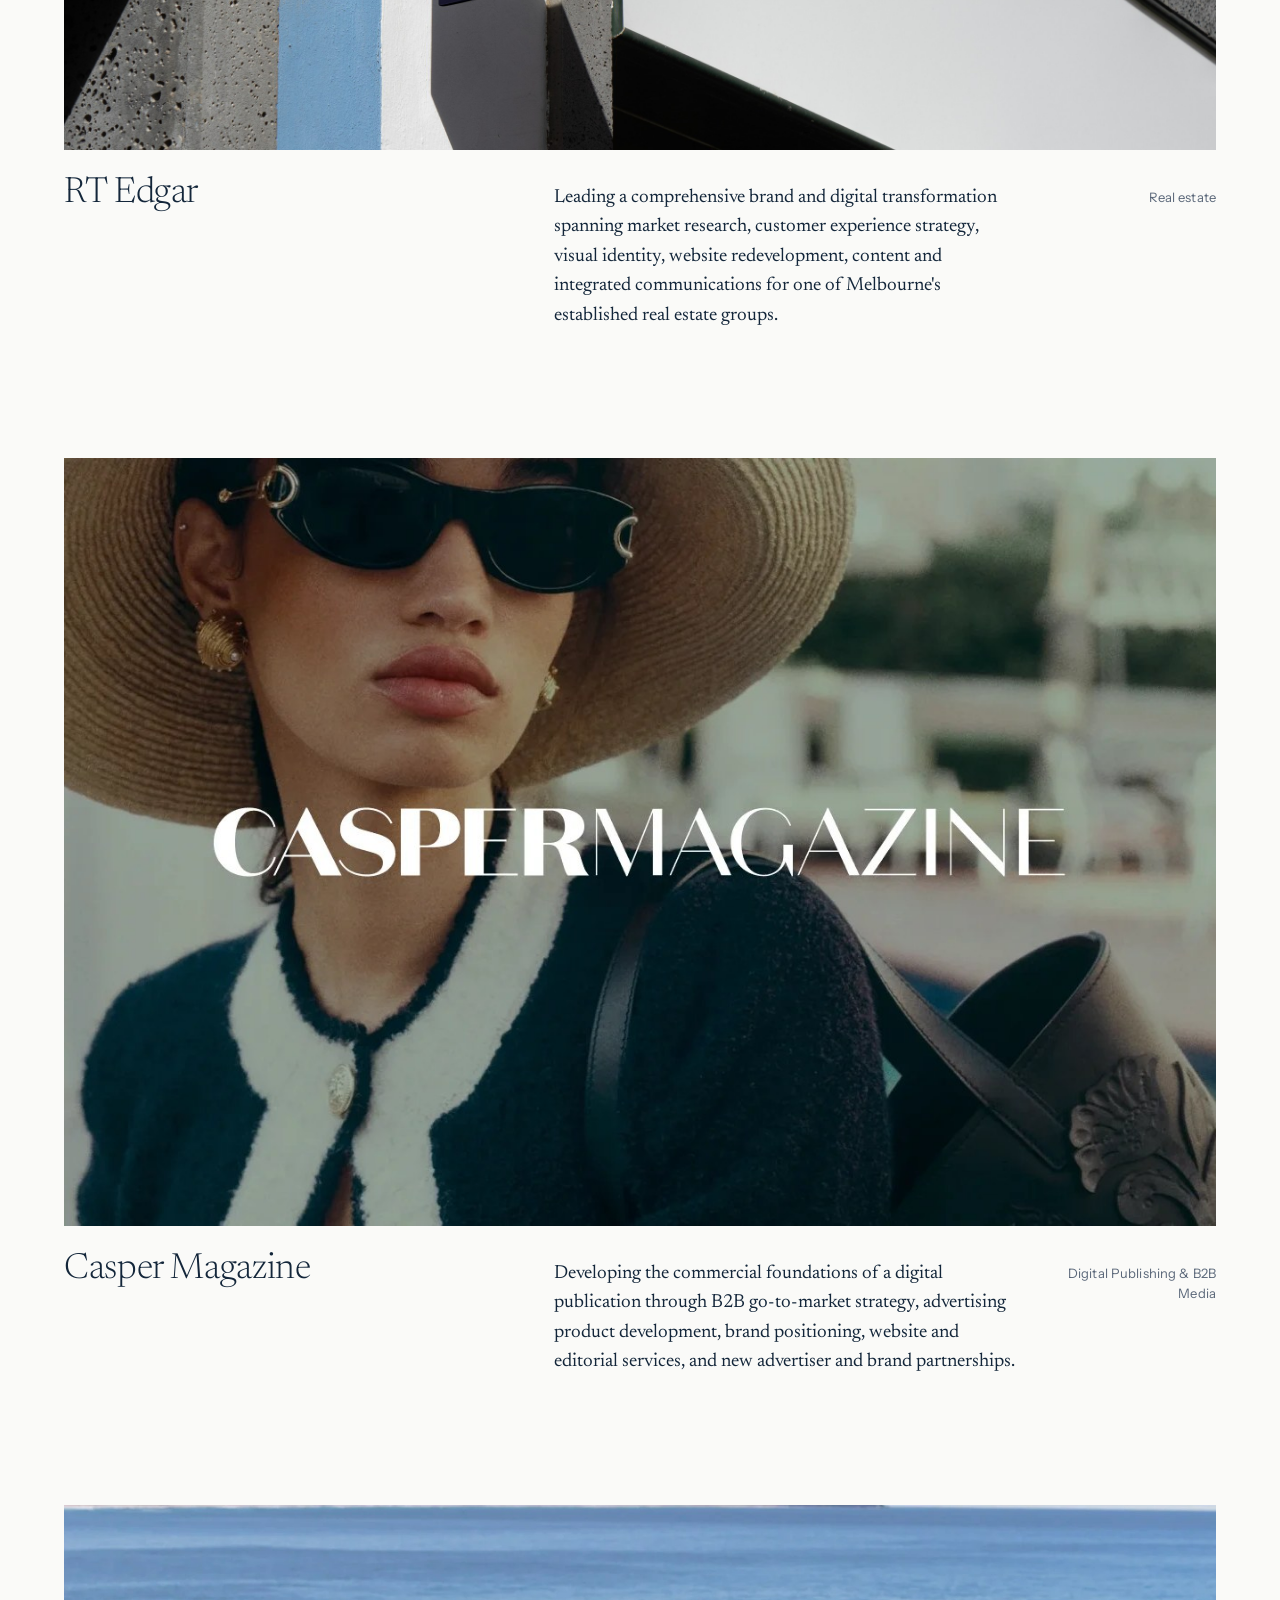
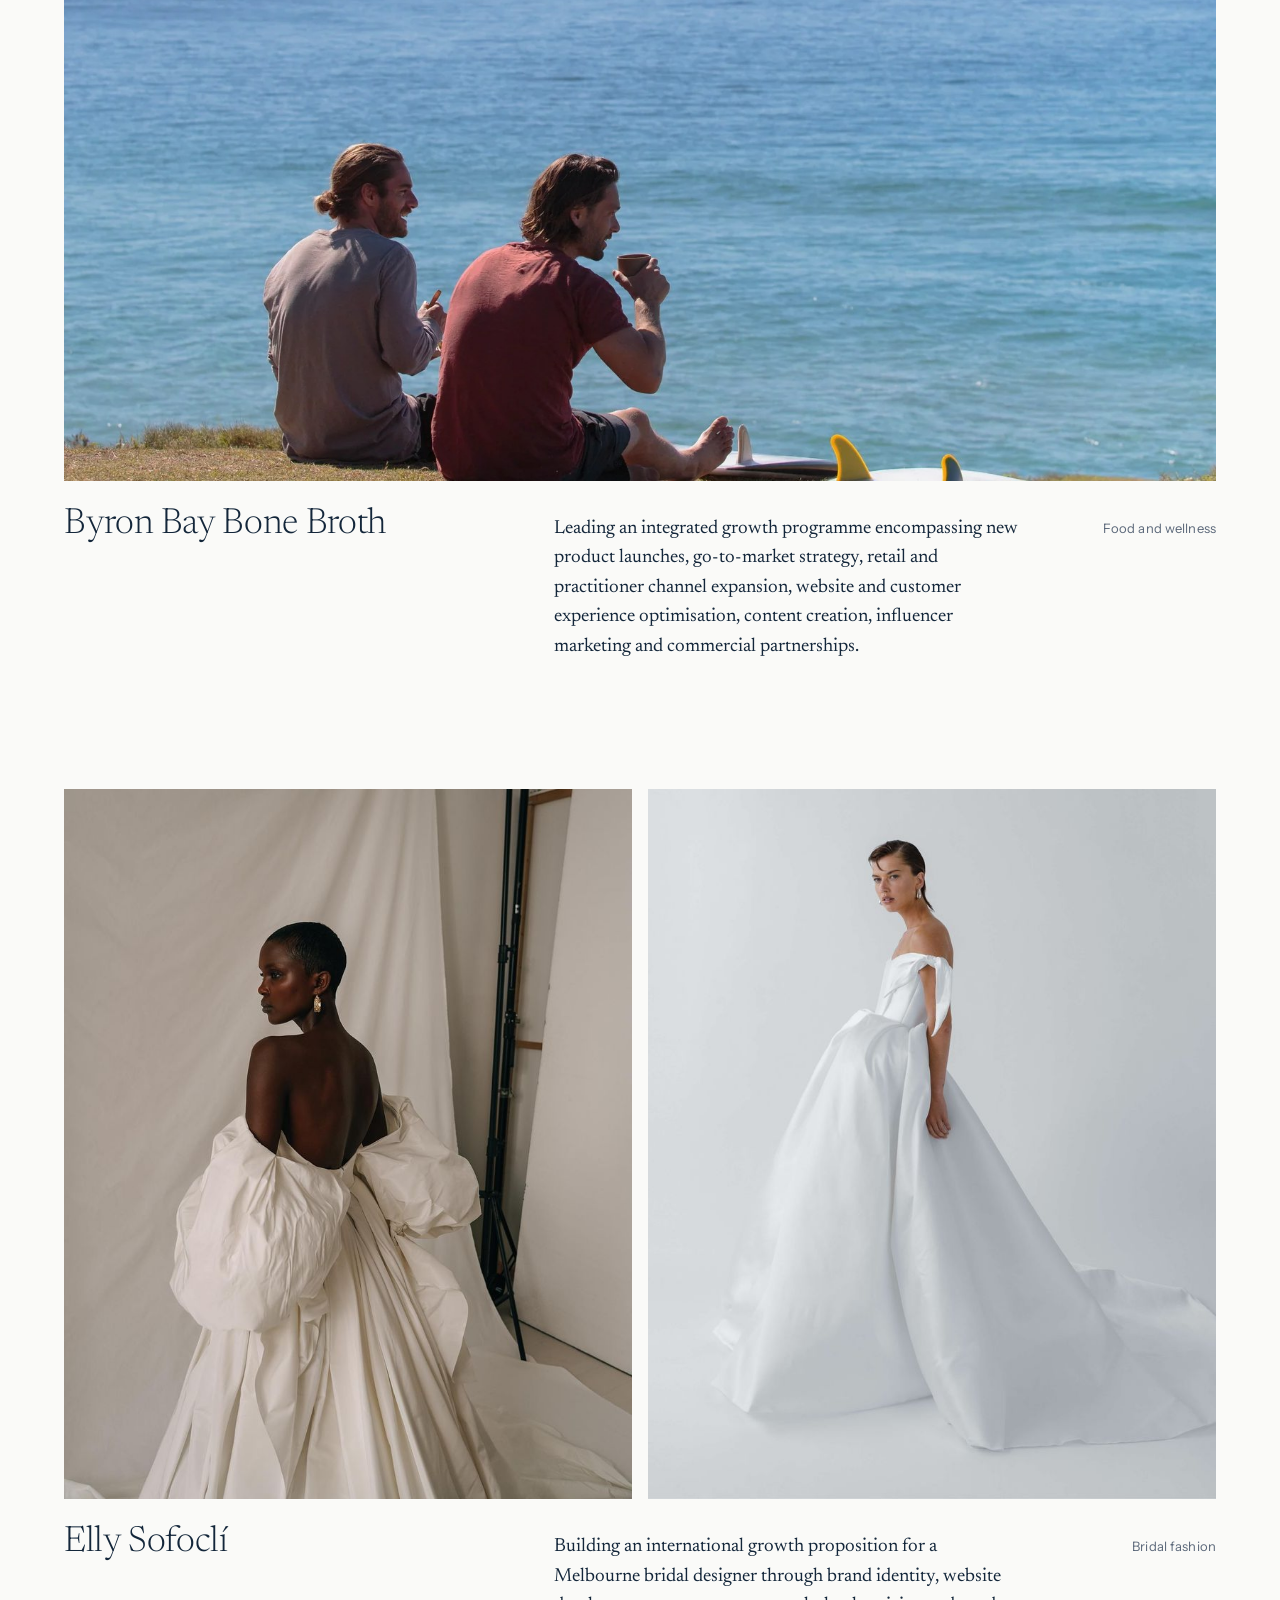
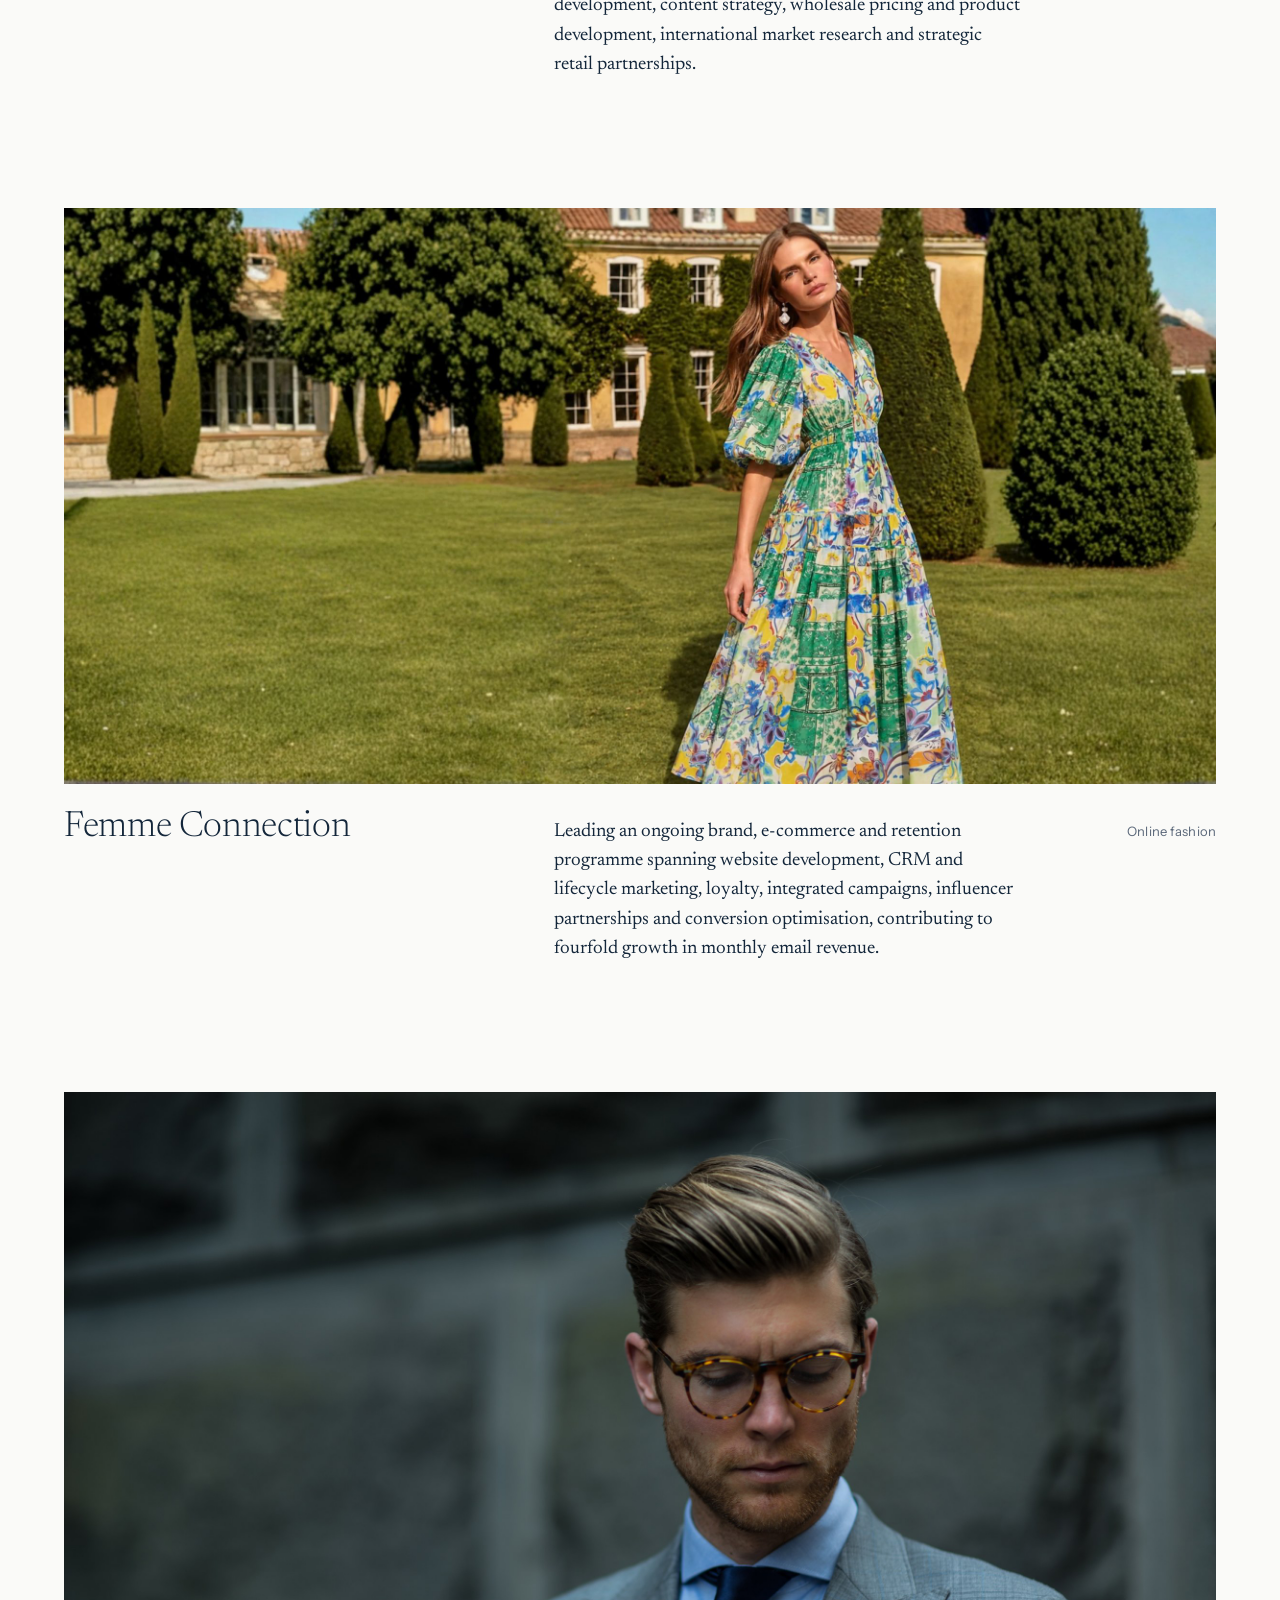
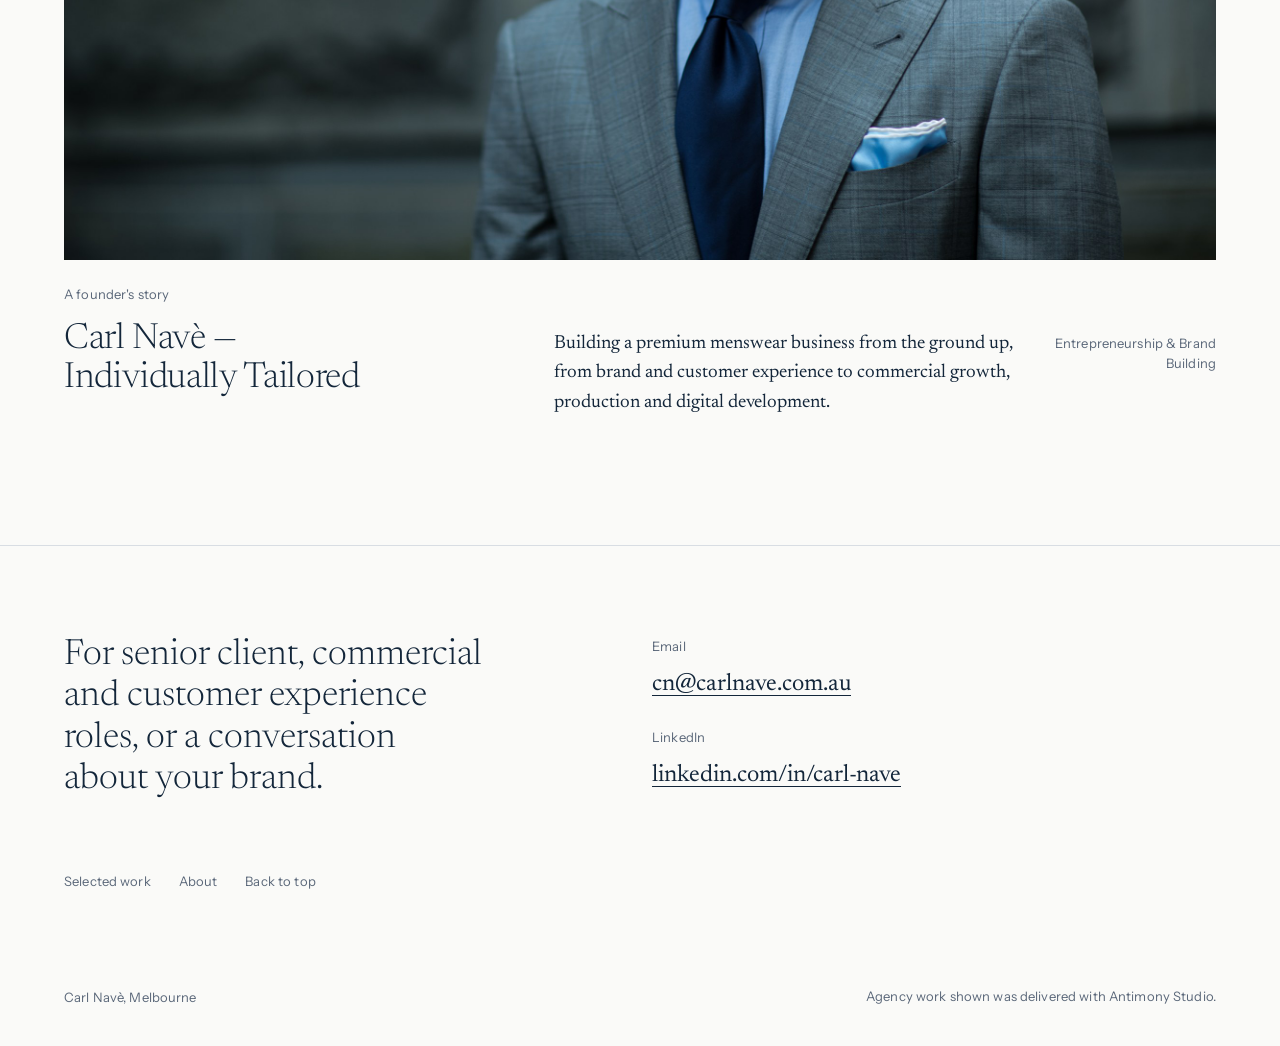
==== commit c2798f54: "Home: intro leads with career value and Antimony, business as background Co-Authored-By: Claude Opus" ====
--- a/index.html
+++ b/index.html
@@ -52,7 +52,7 @@
       -->
       <h1 id="intro-title">I lead client relationships where commercial goals, creative work and customer experience meet.</h1>
       <div class="intro-foot">
-        <p class="lede">Hi, I&rsquo;m Carl. I built and ran my own premium menswear business for twelve years, then spent nearly four years at Antimony Studio, a Melbourne brand and digital studio. In both, I&rsquo;ve worked side by side with founders and senior stakeholders to turn commercial ambitions into considered, practical outcomes. I know what a business needs from its creative partners because I&rsquo;ve been that business, and I know how to help deliver it.</p>
+        <p class="lede">Hi, I&rsquo;m Carl, and over the course of my career I&rsquo;ve worked side by side with founders and senior stakeholders to turn commercial ambitions into considered, practical outcomes. Most recently I spent nearly four years at Antimony Studio, a Melbourne brand and digital studio, rising from Account Director to Client Services Director. Before that, I spent twelve years running my own premium menswear business. I know what a business needs from its creative partners because I&rsquo;ve been that business, and I know how to help deliver it.</p>
       </div>
     </section>
 
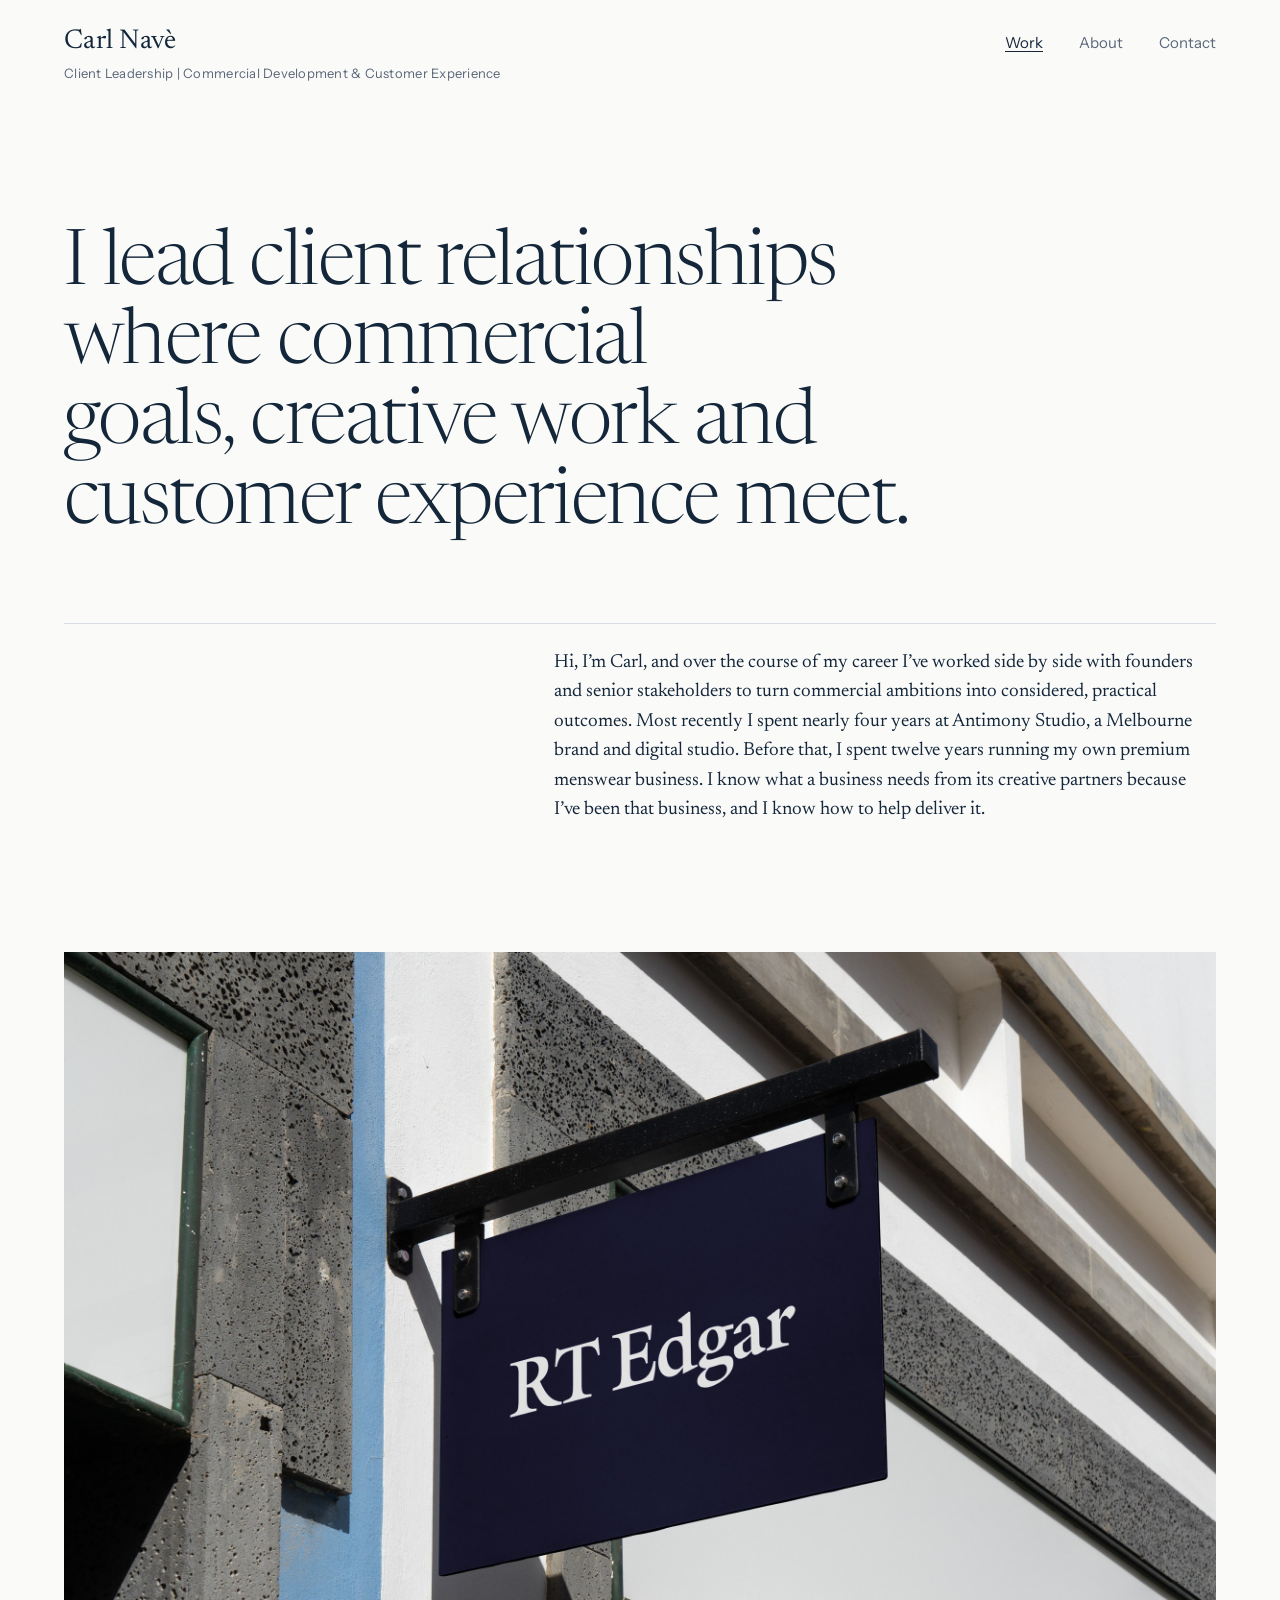
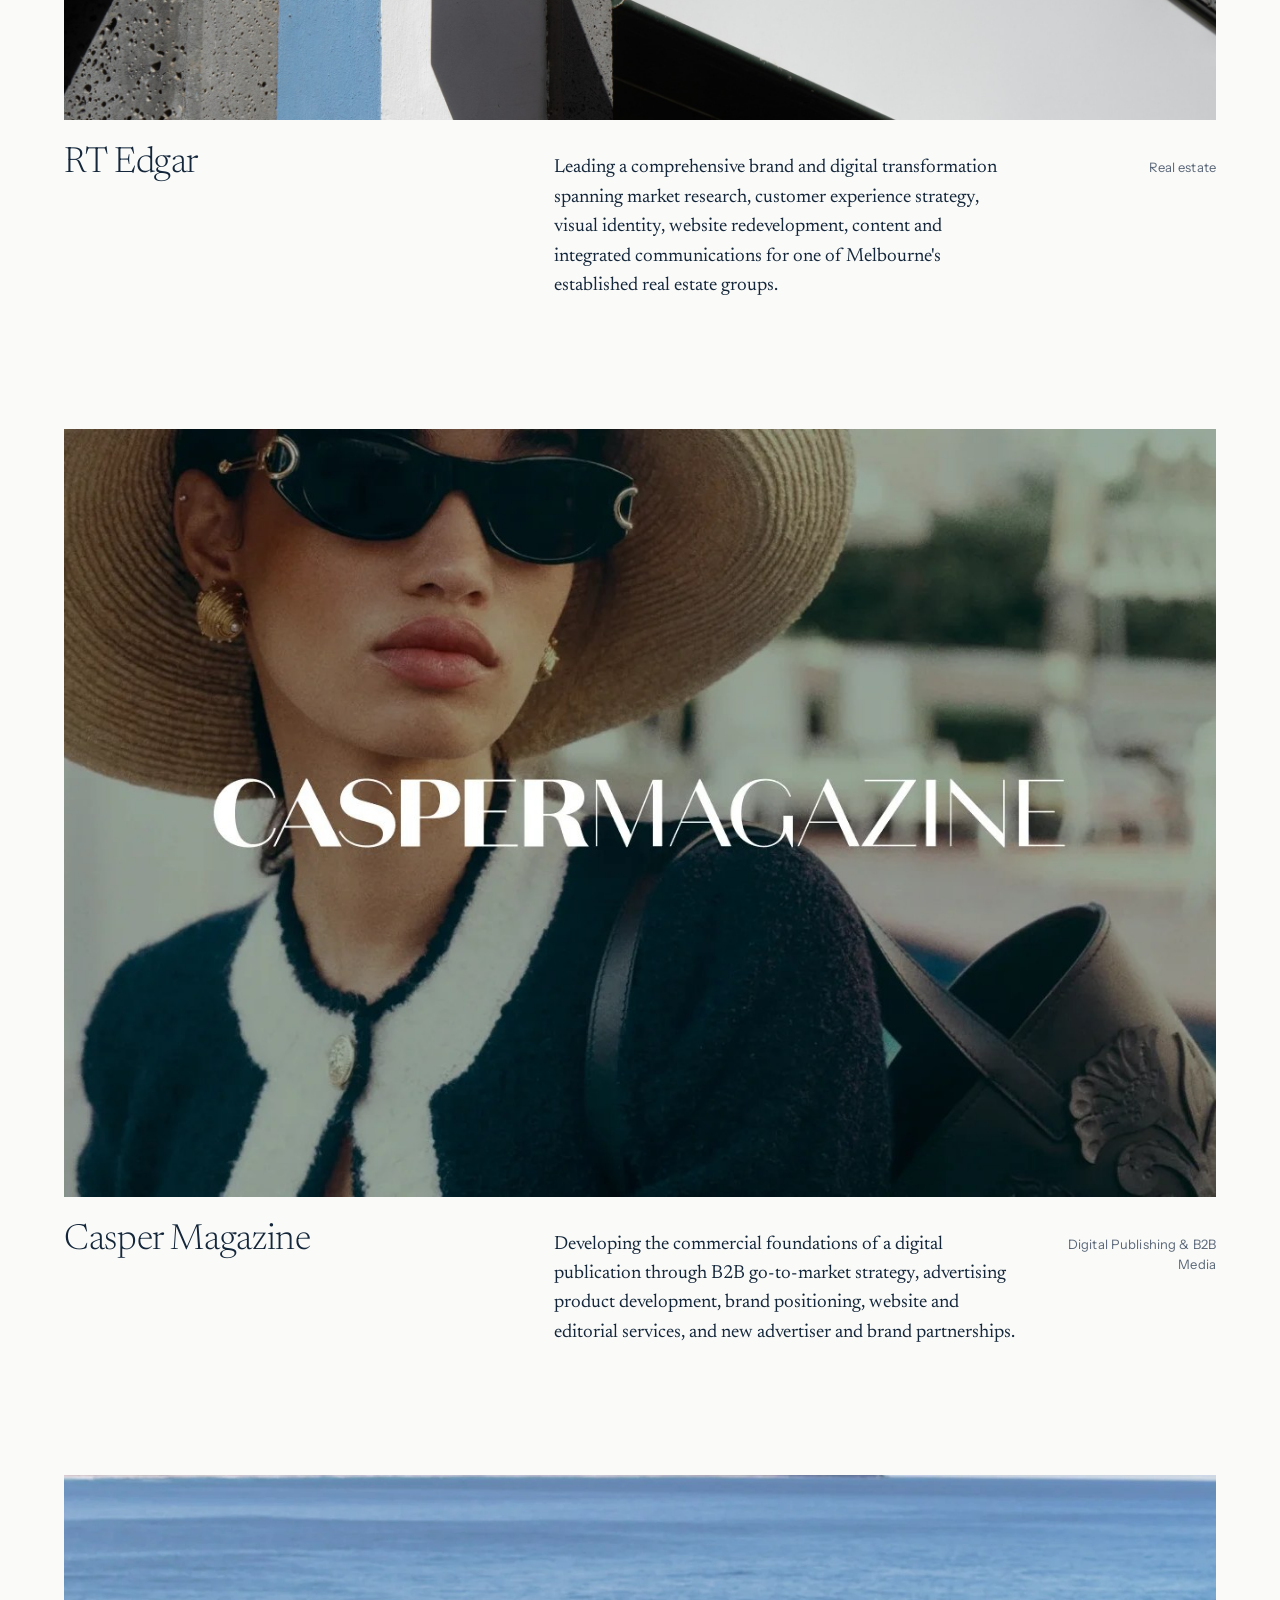
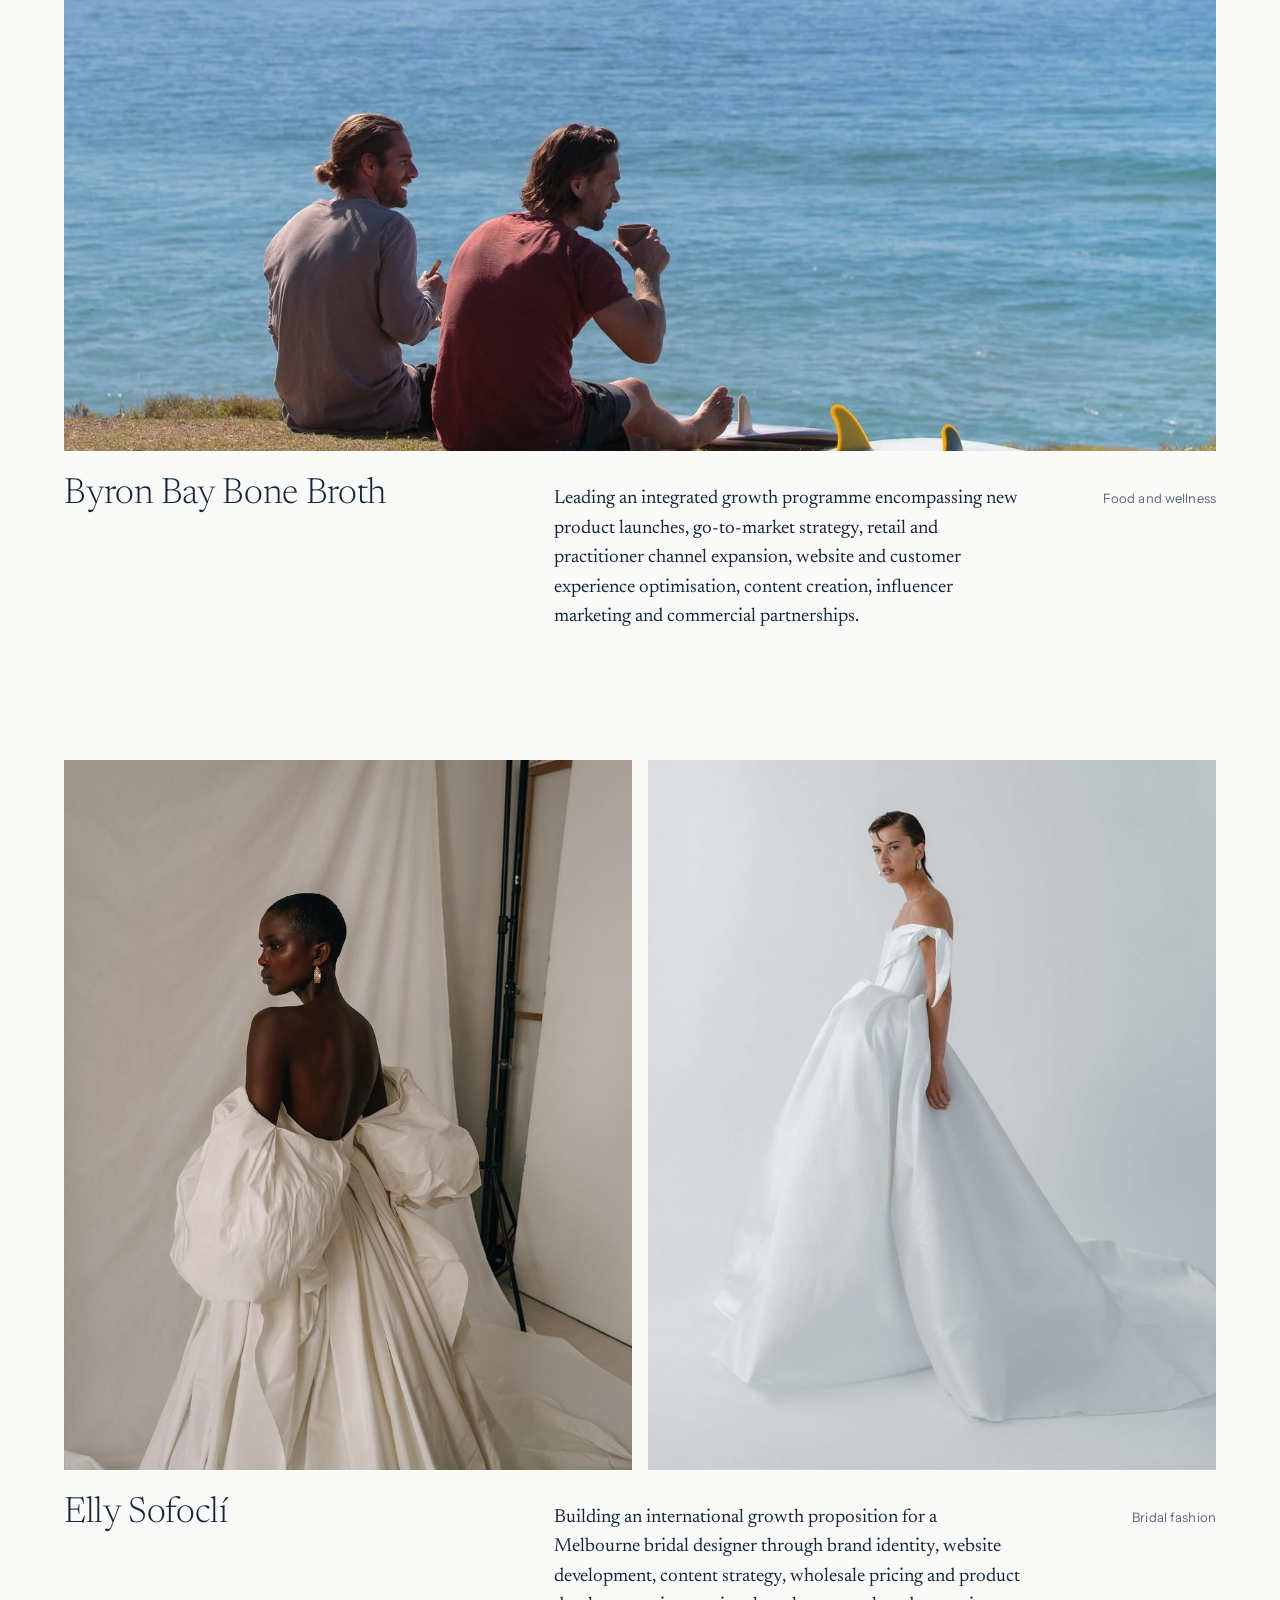
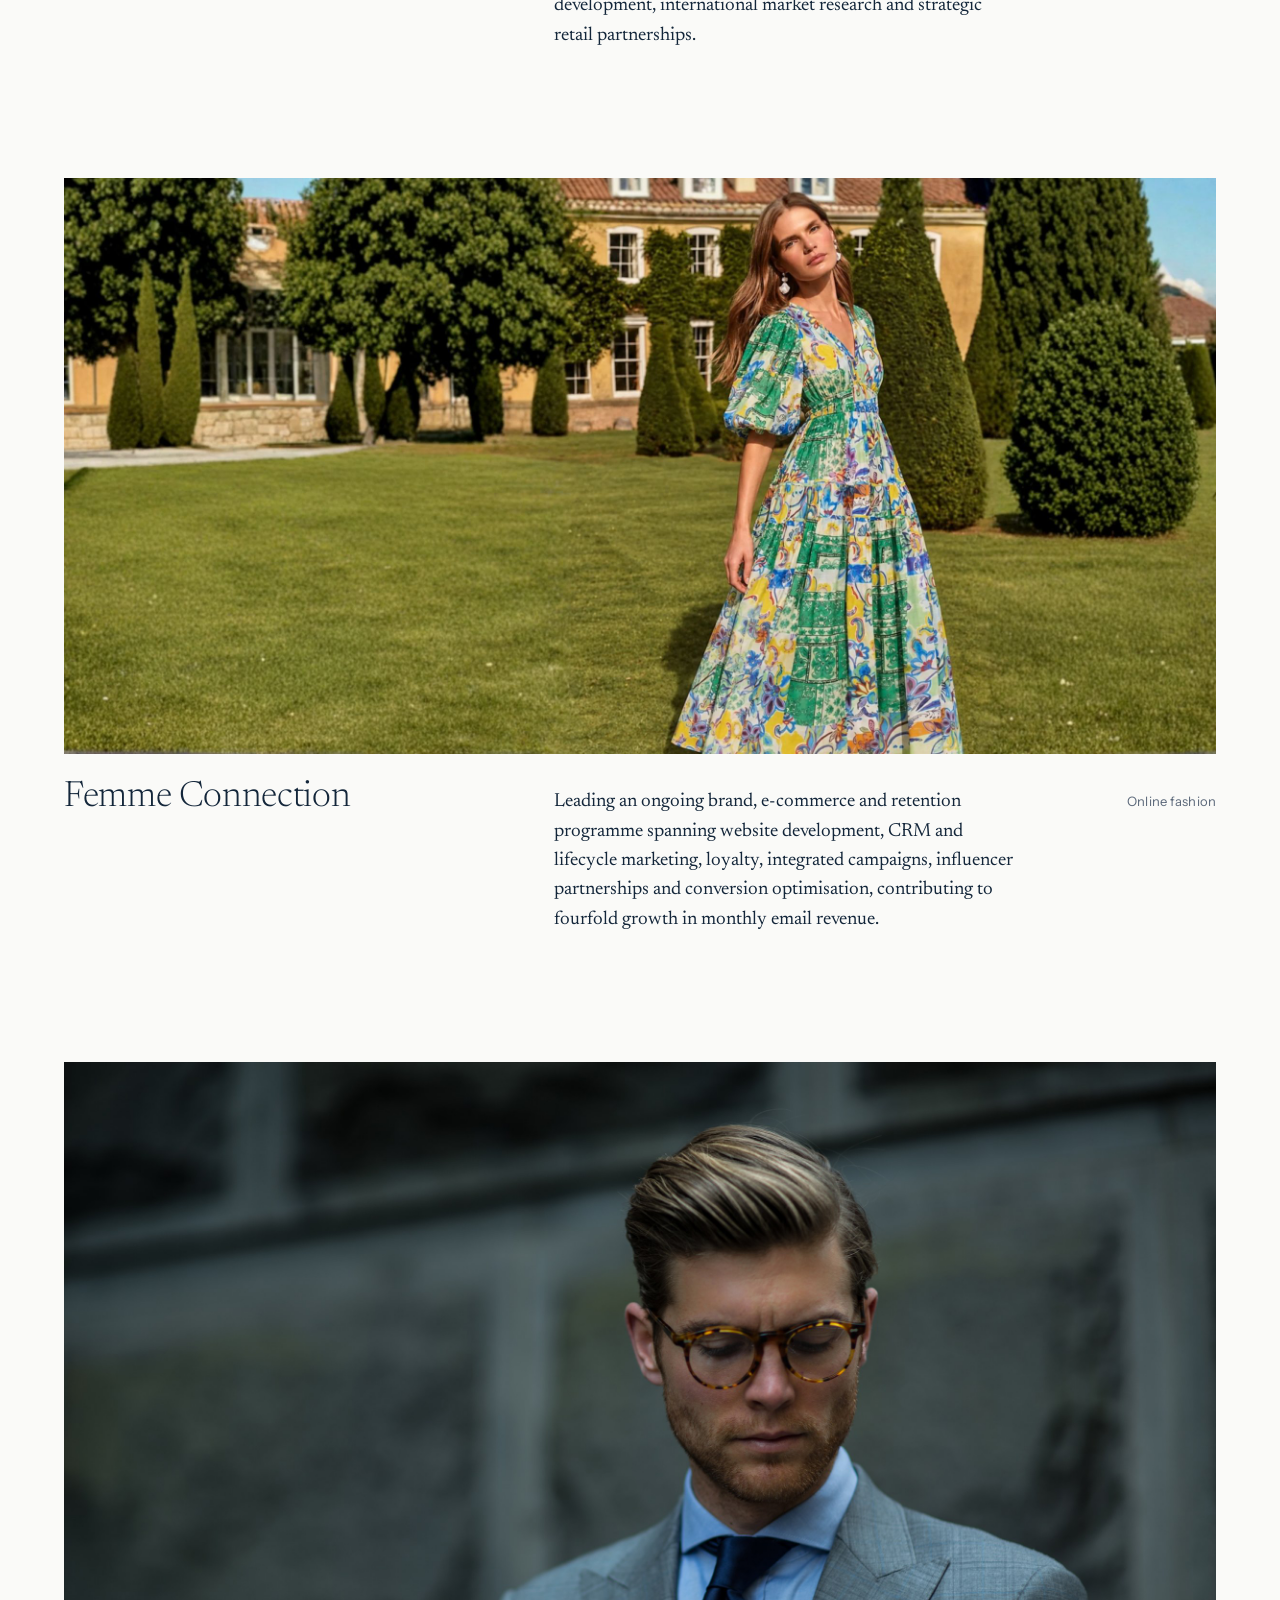
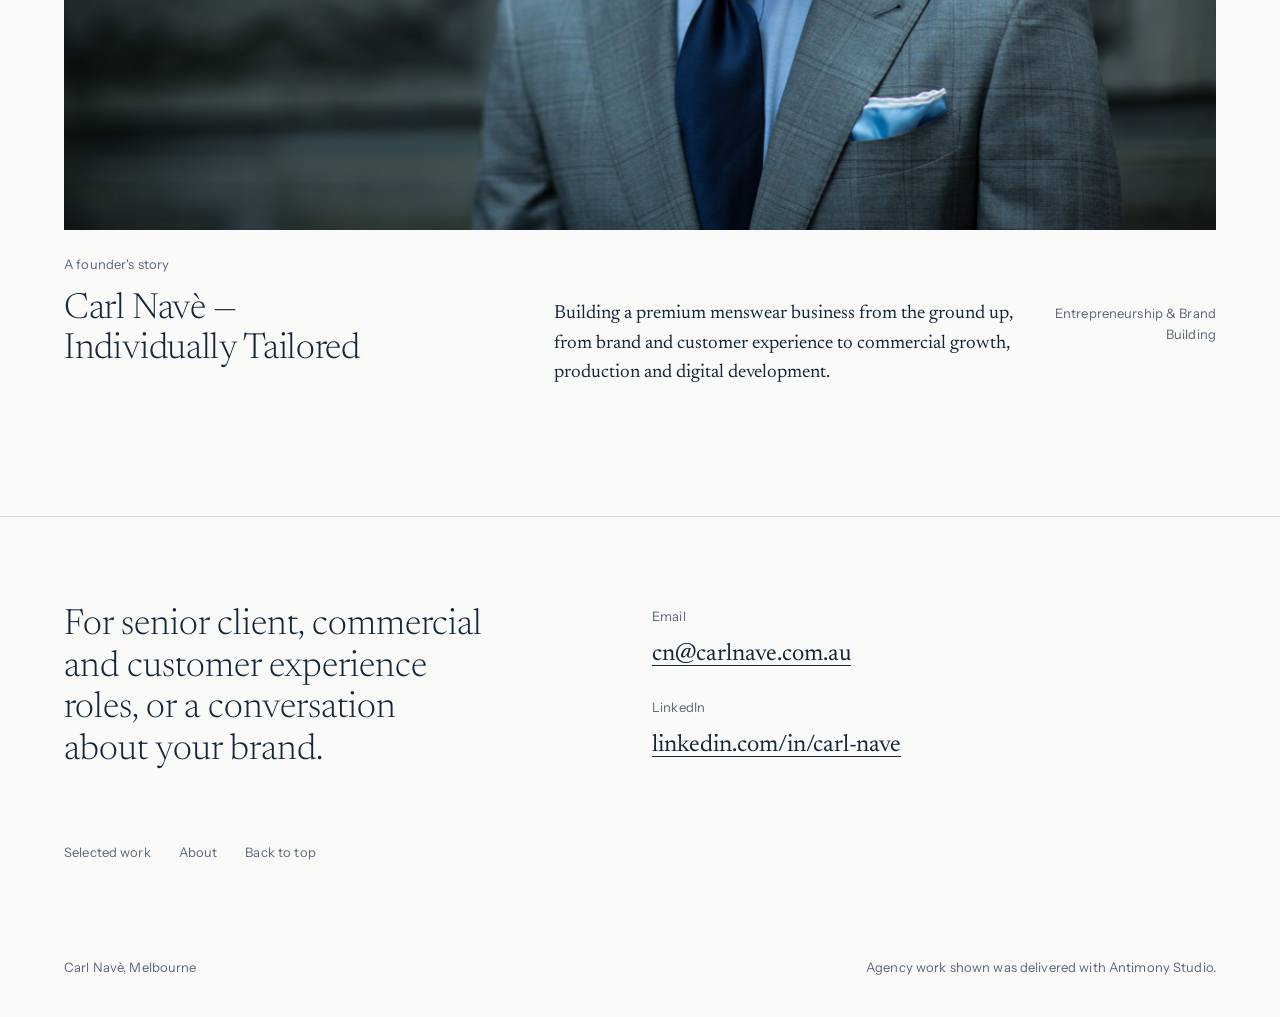
==== commit e01c7039: "Home: drop the Antimony progression from the intro Co-Authored-By: Claude Opus 5.5 <noreply@anthropi" ====
--- a/index.html
+++ b/index.html
@@ -52,7 +52,7 @@
       -->
       <h1 id="intro-title">I lead client relationships where commercial goals, creative work and customer experience meet.</h1>
       <div class="intro-foot">
-        <p class="lede">Hi, I&rsquo;m Carl, and over the course of my career I&rsquo;ve worked side by side with founders and senior stakeholders to turn commercial ambitions into considered, practical outcomes. Most recently I spent nearly four years at Antimony Studio, a Melbourne brand and digital studio, rising from Account Director to Client Services Director. Before that, I spent twelve years running my own premium menswear business. I know what a business needs from its creative partners because I&rsquo;ve been that business, and I know how to help deliver it.</p>
+        <p class="lede">Hi, I&rsquo;m Carl, and over the course of my career I&rsquo;ve worked side by side with founders and senior stakeholders to turn commercial ambitions into considered, practical outcomes. Most recently I spent nearly four years at Antimony Studio, a Melbourne brand and digital studio. Before that, I spent twelve years running my own premium menswear business. I know what a business needs from its creative partners because I&rsquo;ve been that business, and I know how to help deliver it.</p>
       </div>
     </section>
 
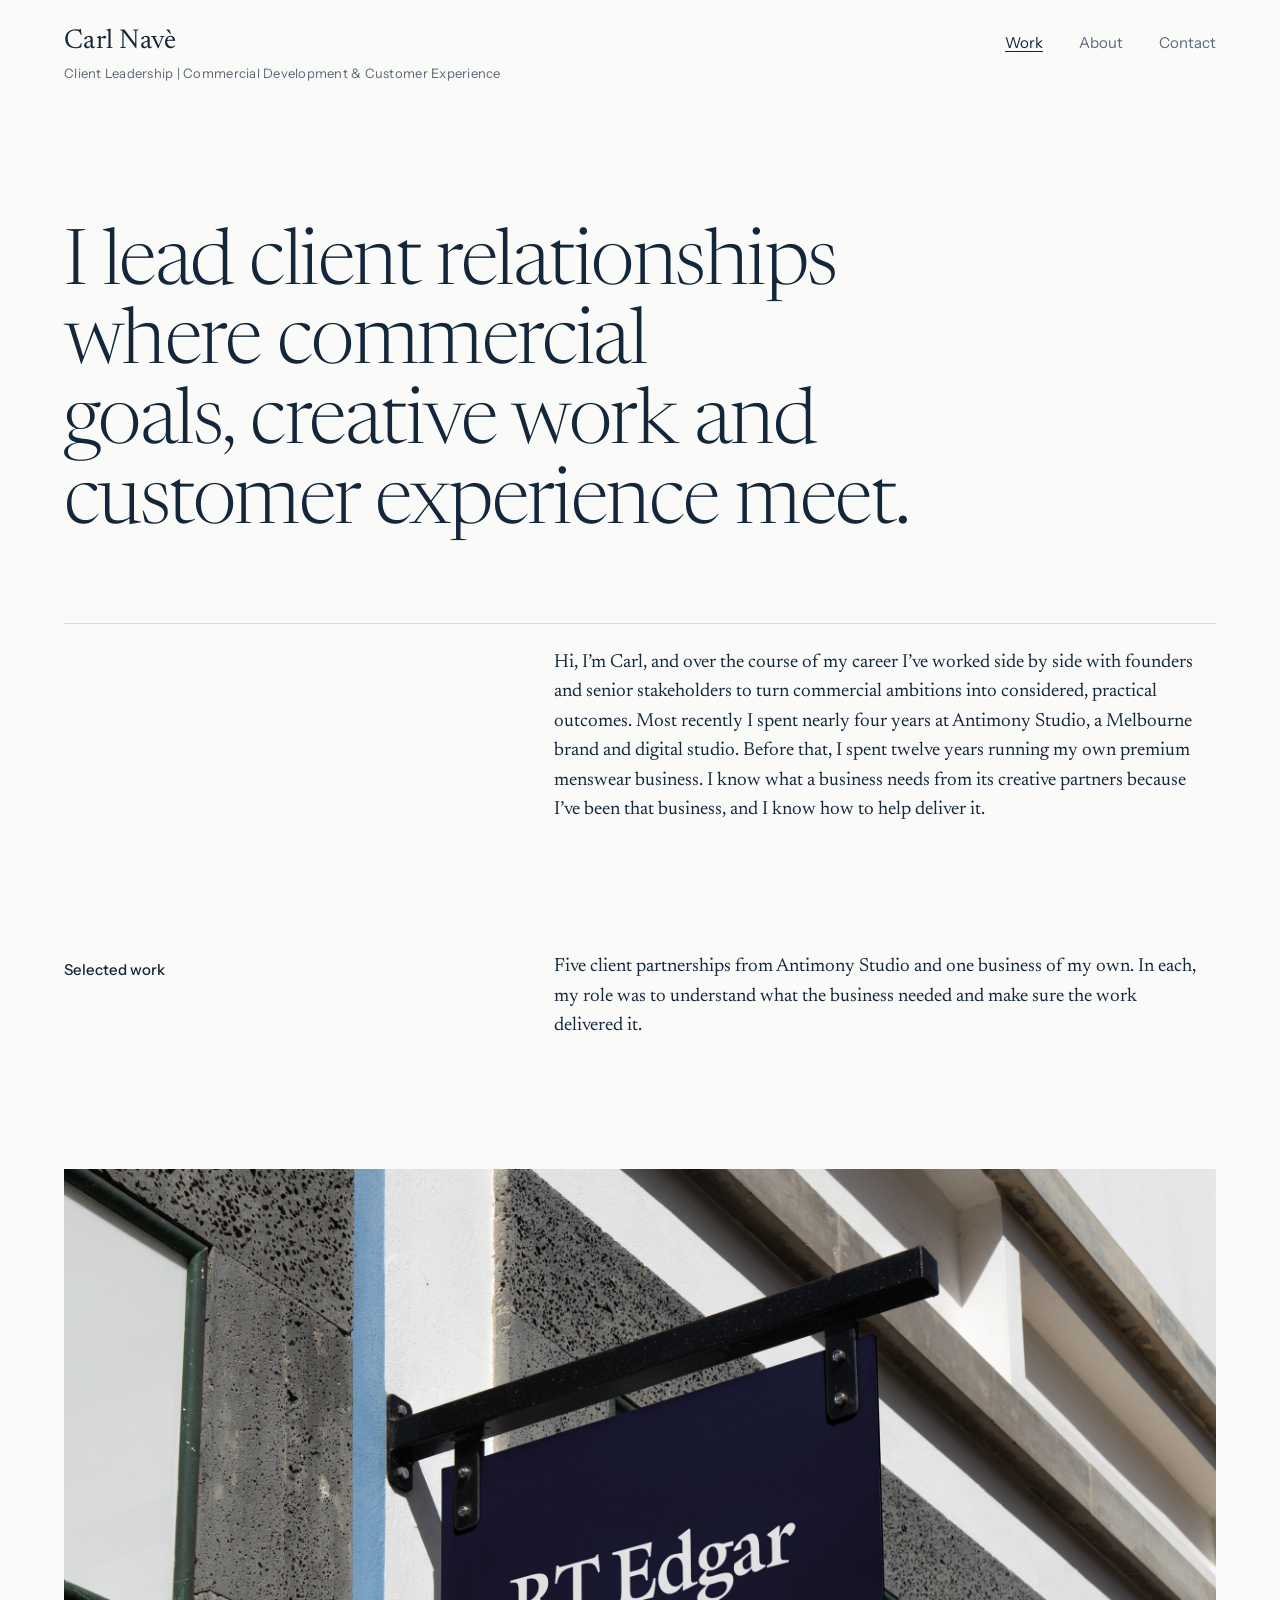
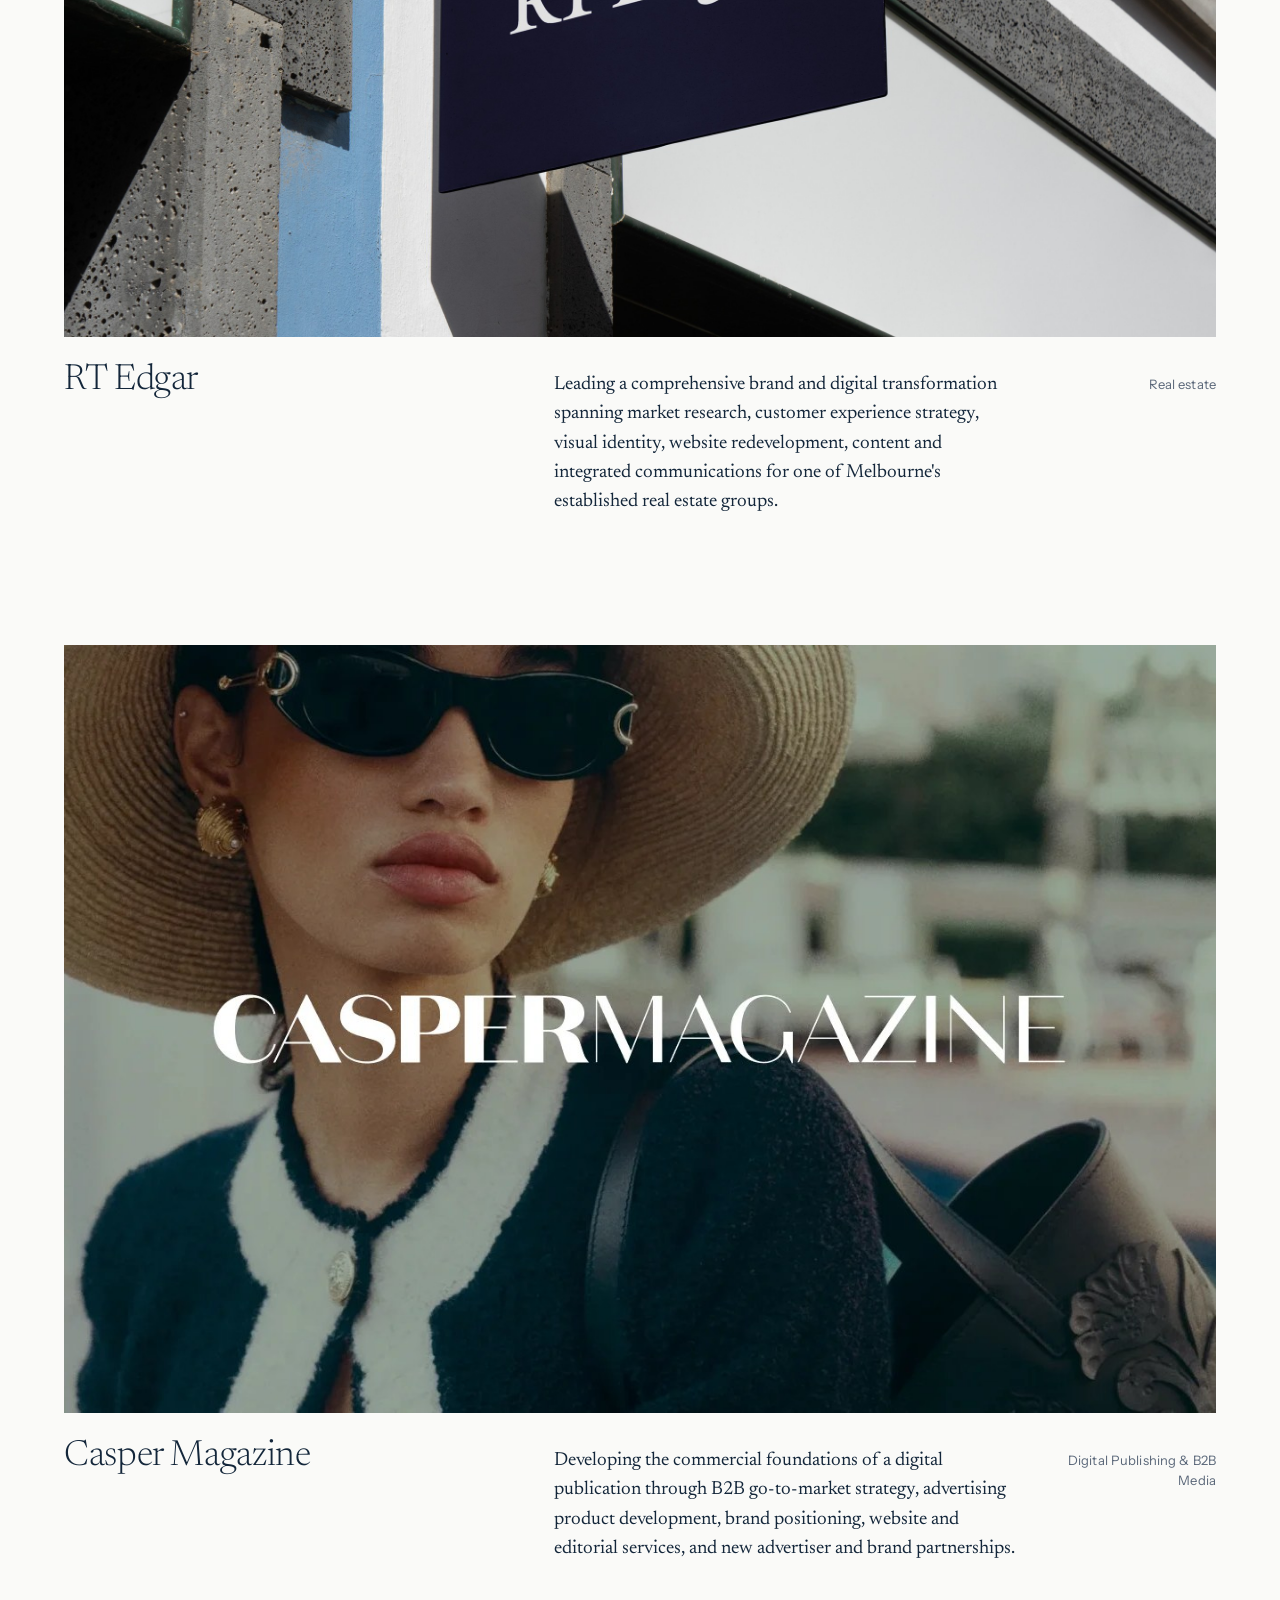
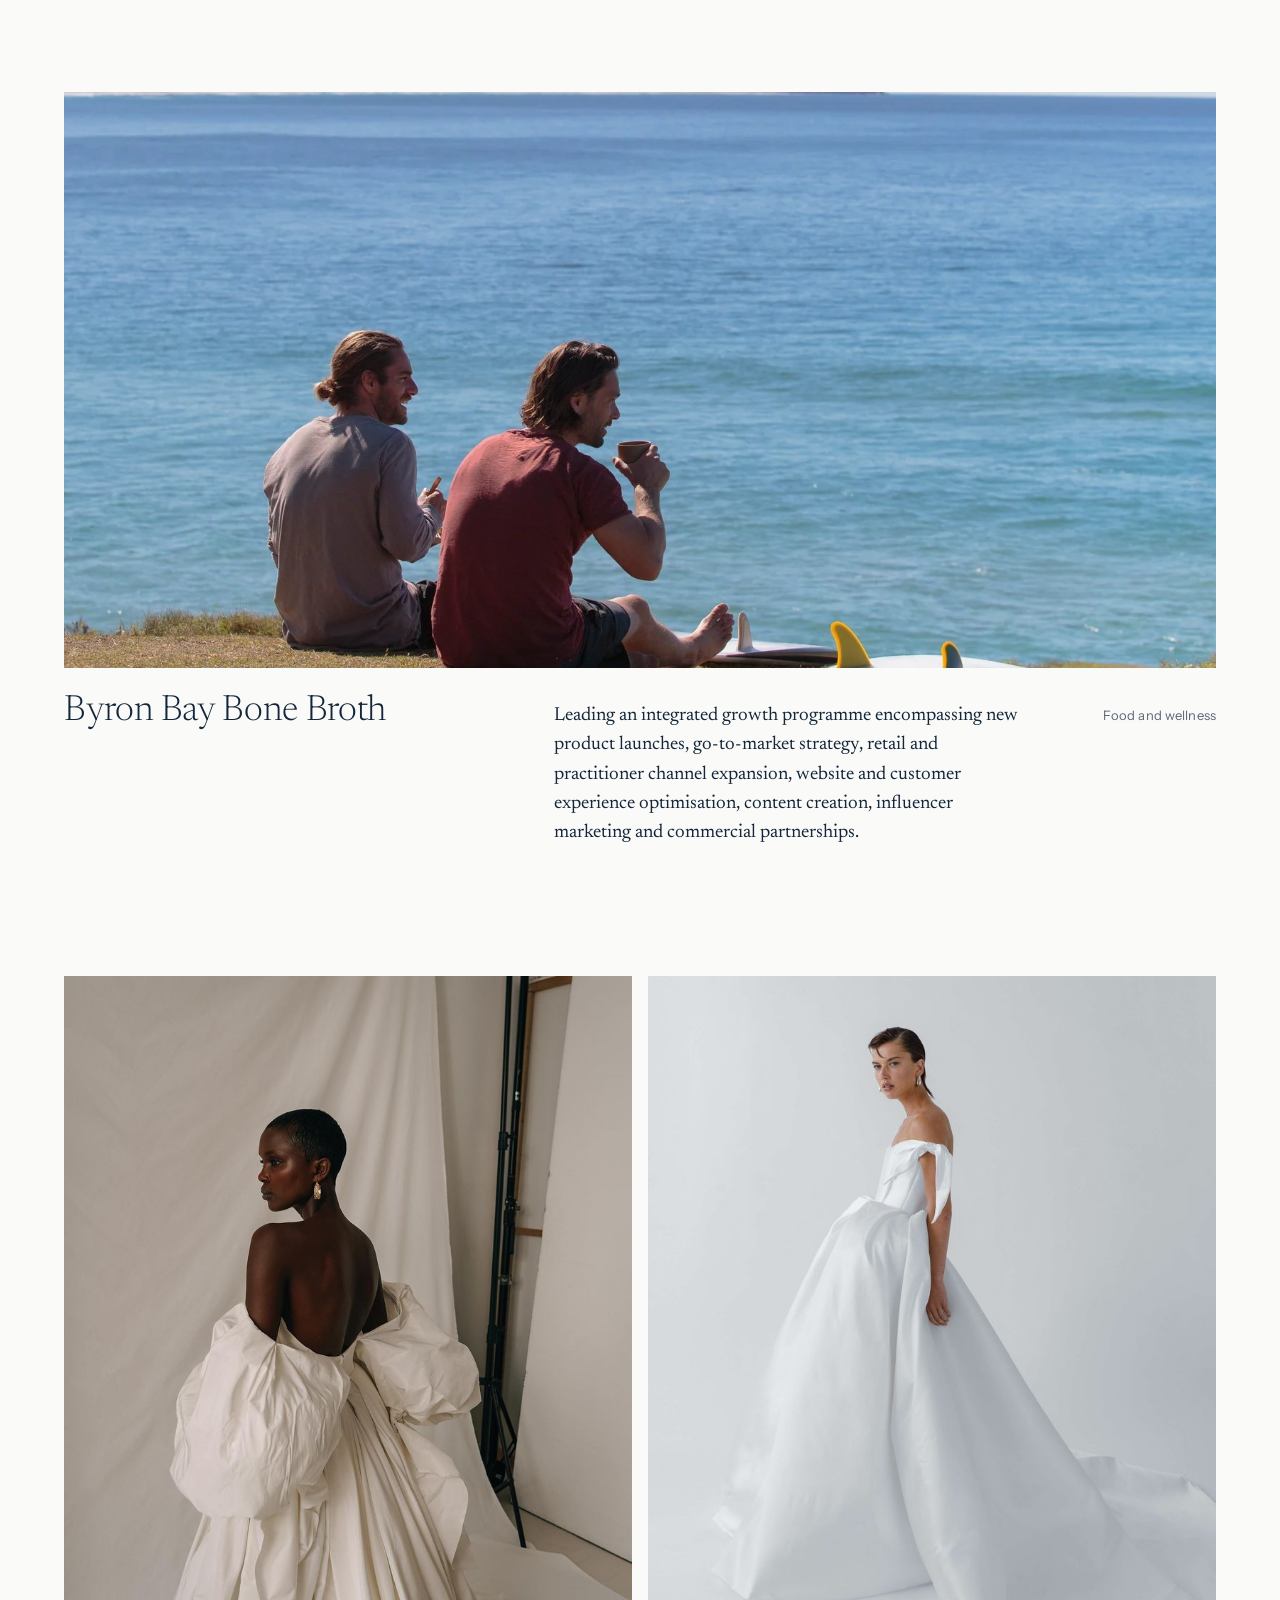
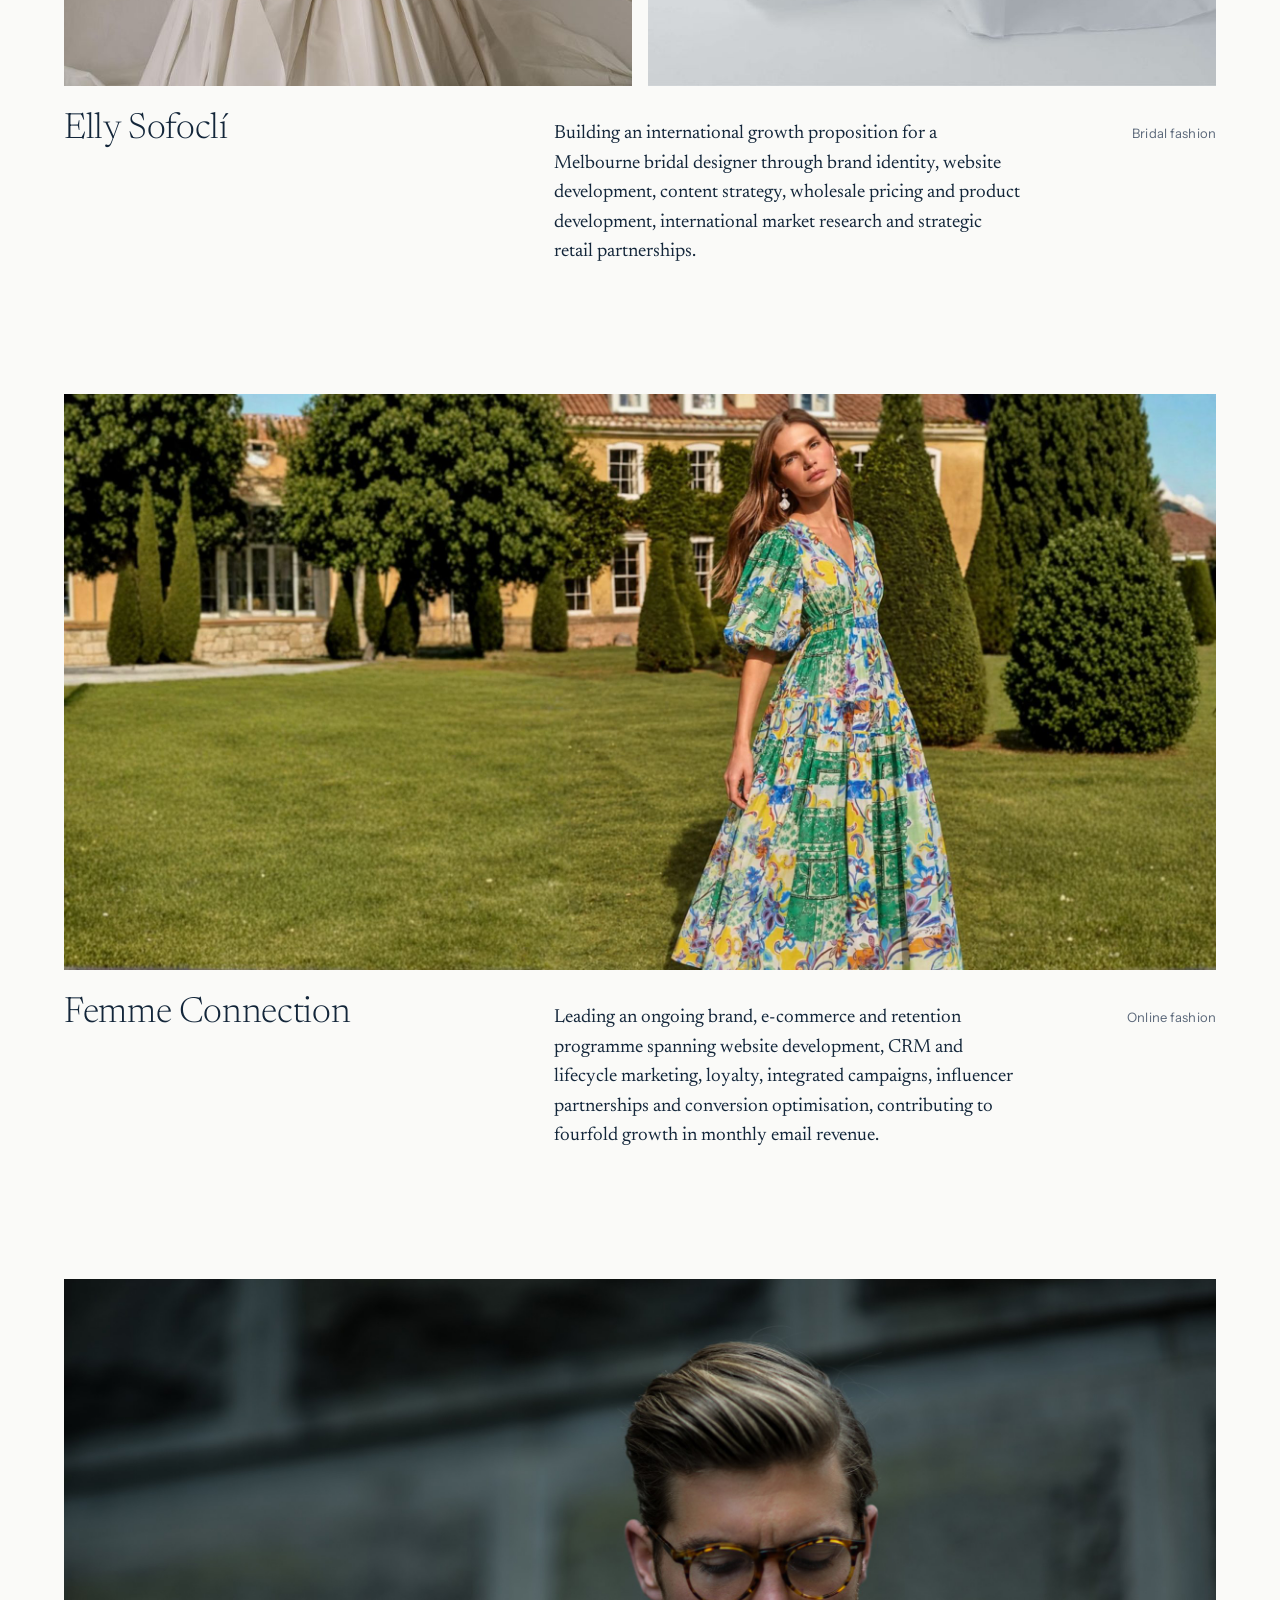
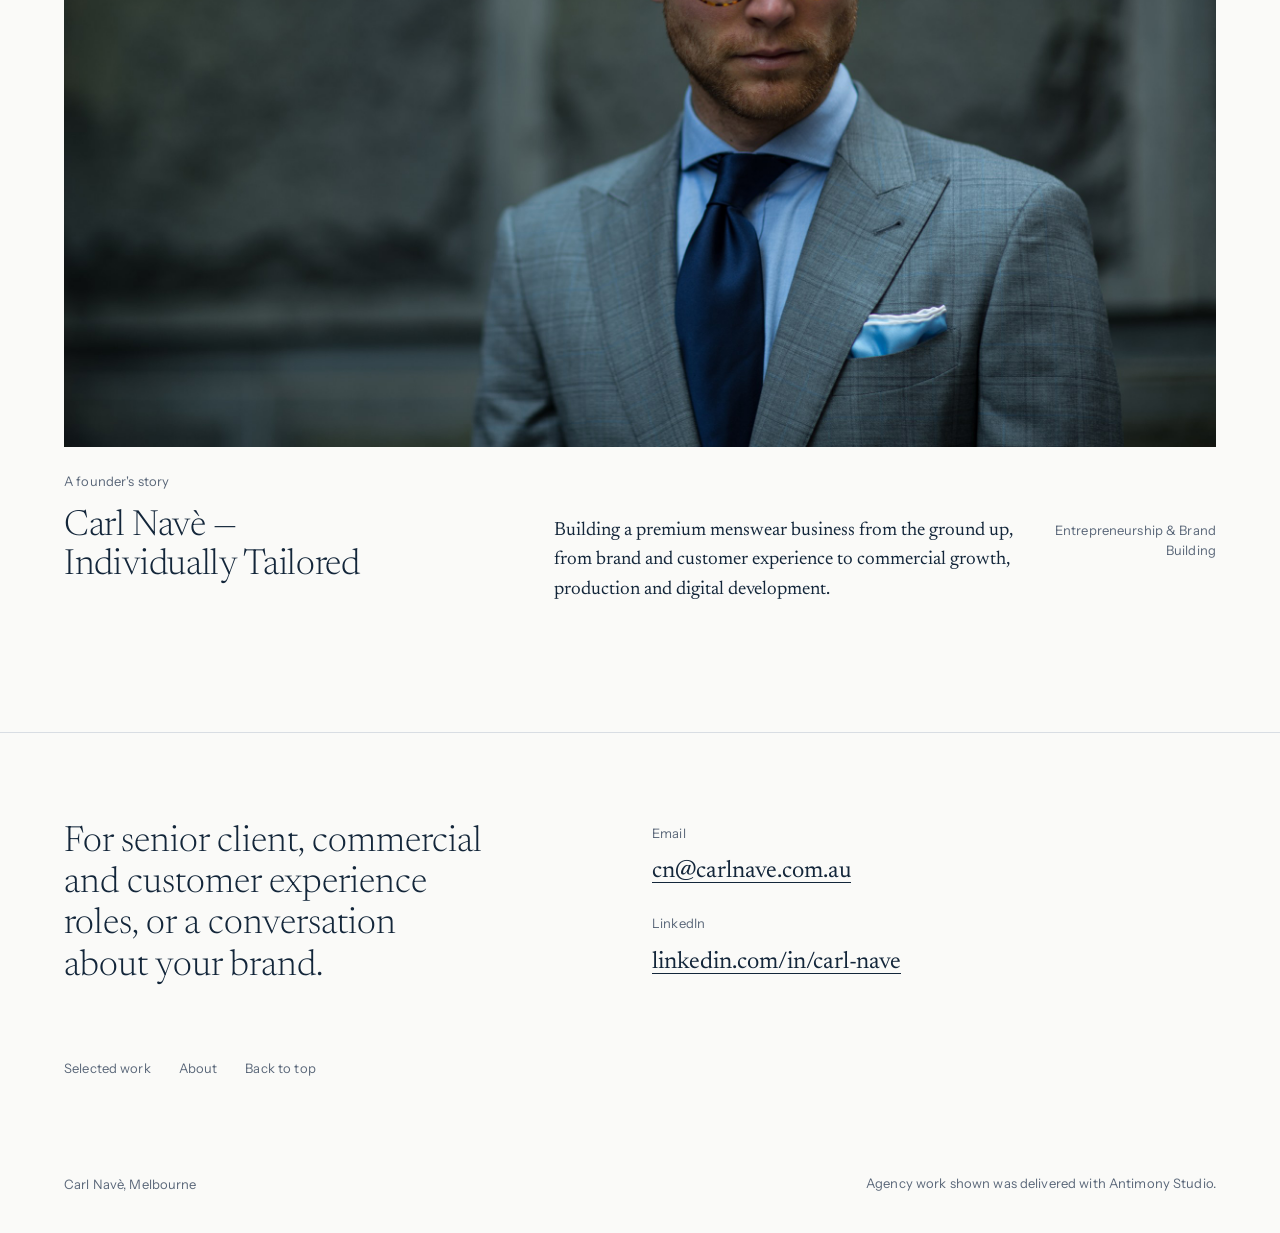
==== commit bb680abd: "Home: visible Selected work label with a short line introducing the projects Co-Authored-By: Claude " ====
--- a/index.html
+++ b/index.html
@@ -13,7 +13,7 @@
 <link rel="preconnect" href="https://fonts.googleapis.com">
 <link rel="preconnect" href="https://fonts.gstatic.com" crossorigin>
 <link rel="stylesheet" href="https://fonts.googleapis.com/css2?family=Instrument+Sans:wght@400;500&family=Newsreader:ital,opsz,wght@0,6..72,300;0,6..72,400;1,6..72,300&display=swap">
-<link rel="stylesheet" href="assets/css/main.css?v=202611172006">
+<link rel="stylesheet" href="assets/css/main.css?v=202611172220">
 </head>
 <body id="top">
 <a class="skip" href="#main">Skip to content</a>
@@ -57,7 +57,10 @@
     </section>
 
     <section class="work-index" id="work" aria-labelledby="work-title">
-      <h2 id="work-title">Selected work</h2>
+      <div class="work-intro">
+        <h2 id="work-title">Selected work</h2>
+        <p>Five client partnerships from Antimony Studio and one business of my own. In each, my role was to understand what the business needed and make sure the work delivered it.</p>
+      </div>
 
       <article class="project" id="rt-edgar">
         <a href="work/rt-edgar.html">
--- a/assets/css/main.css
+++ b/assets/css/main.css
@@ -155,7 +155,10 @@
 
 /* Home: work index */
 .work-index { display: grid; grid-template-columns: minmax(0, 1fr); gap: var(--section); padding-bottom: var(--section); }
-.work-index > h2 { position: absolute; left: -9999px; }
+.work-intro { display: grid; grid-template-columns: repeat(12, minmax(0, 1fr)); gap: 1.5rem; }
+.work-intro h2 { grid-column: 1 / span 4; font-family: var(--sans); font-size: var(--t-sm); font-weight: 500; padding-top: 0.35rem; }
+.work-intro p { grid-column: 6 / span 7; margin: 0; max-width: 34em; }
+@media (max-width: 960px) { .work-intro h2, .work-intro p { grid-column: 1 / -1; } .work-intro { gap: 0.6rem; } }
 
 .project a { text-decoration: none; display: block; }
 .project-media { display: grid; gap: clamp(8px, 1.2vw, 16px); }
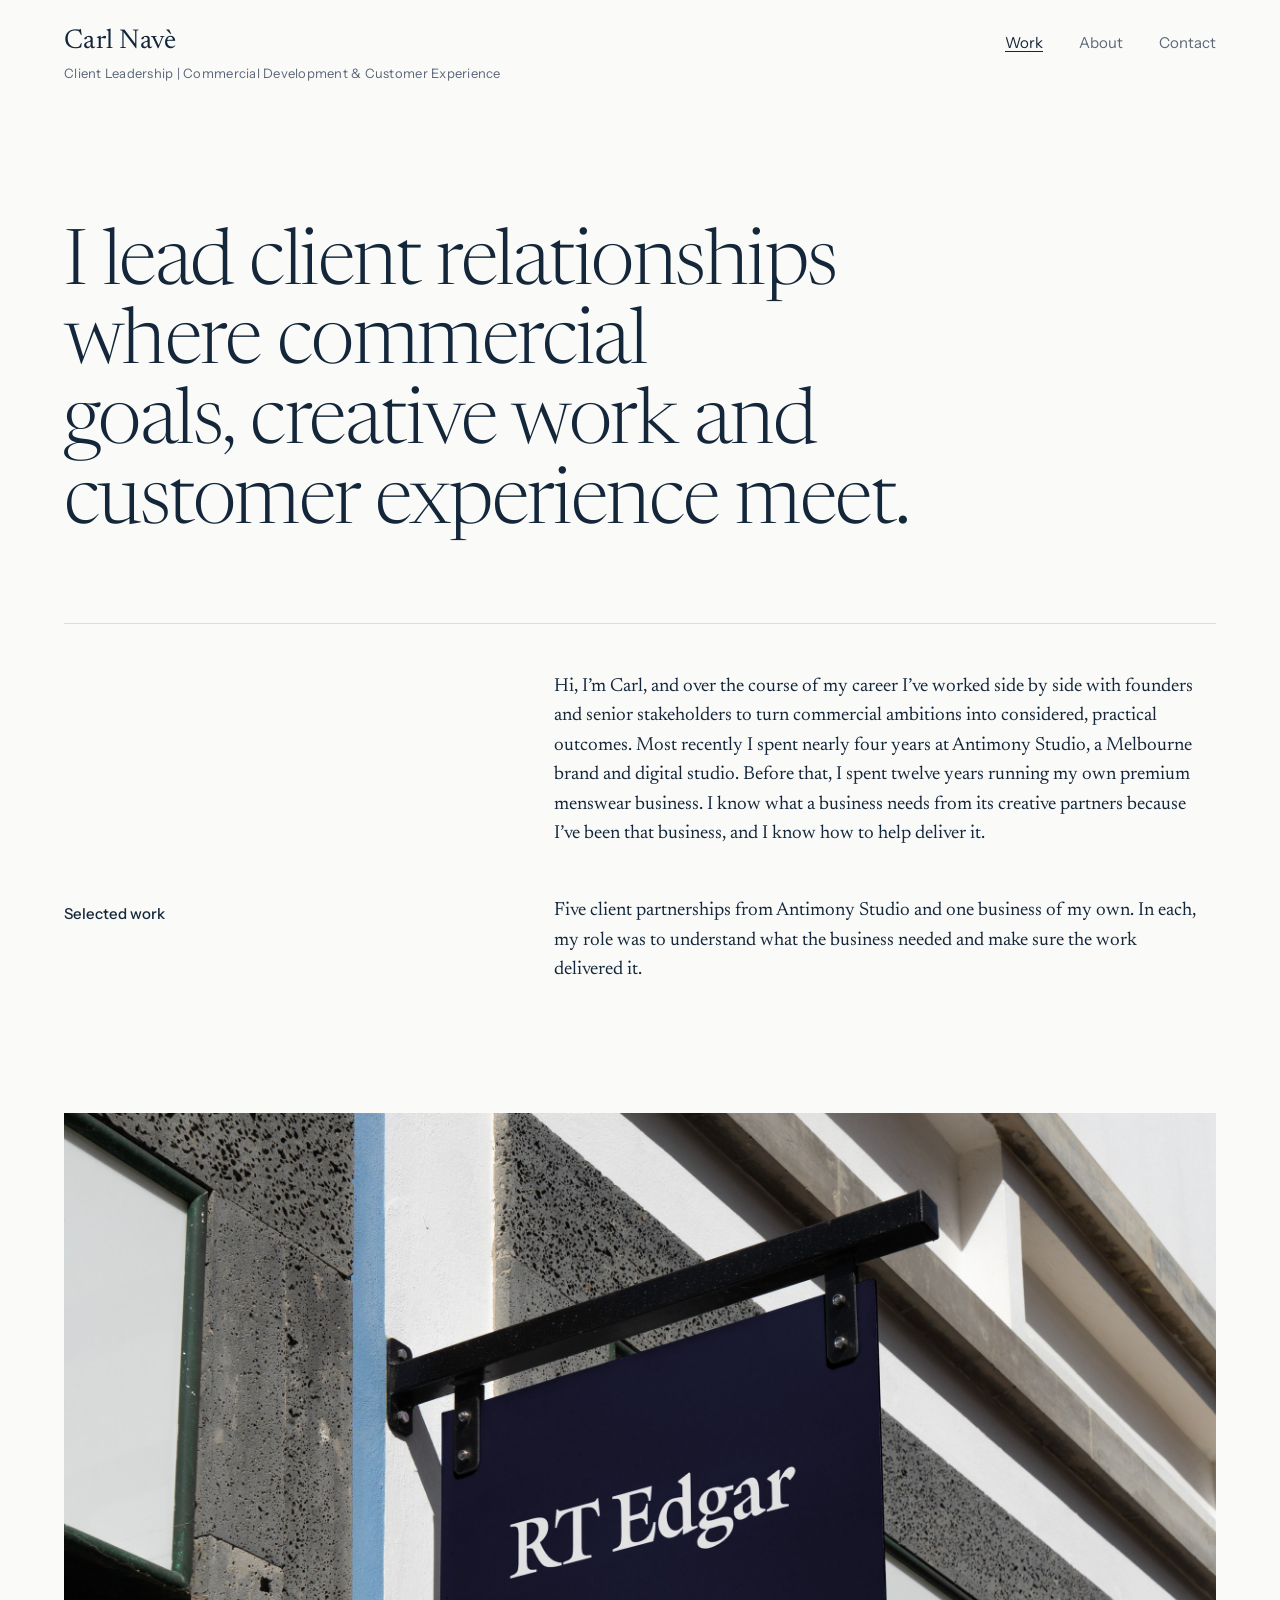
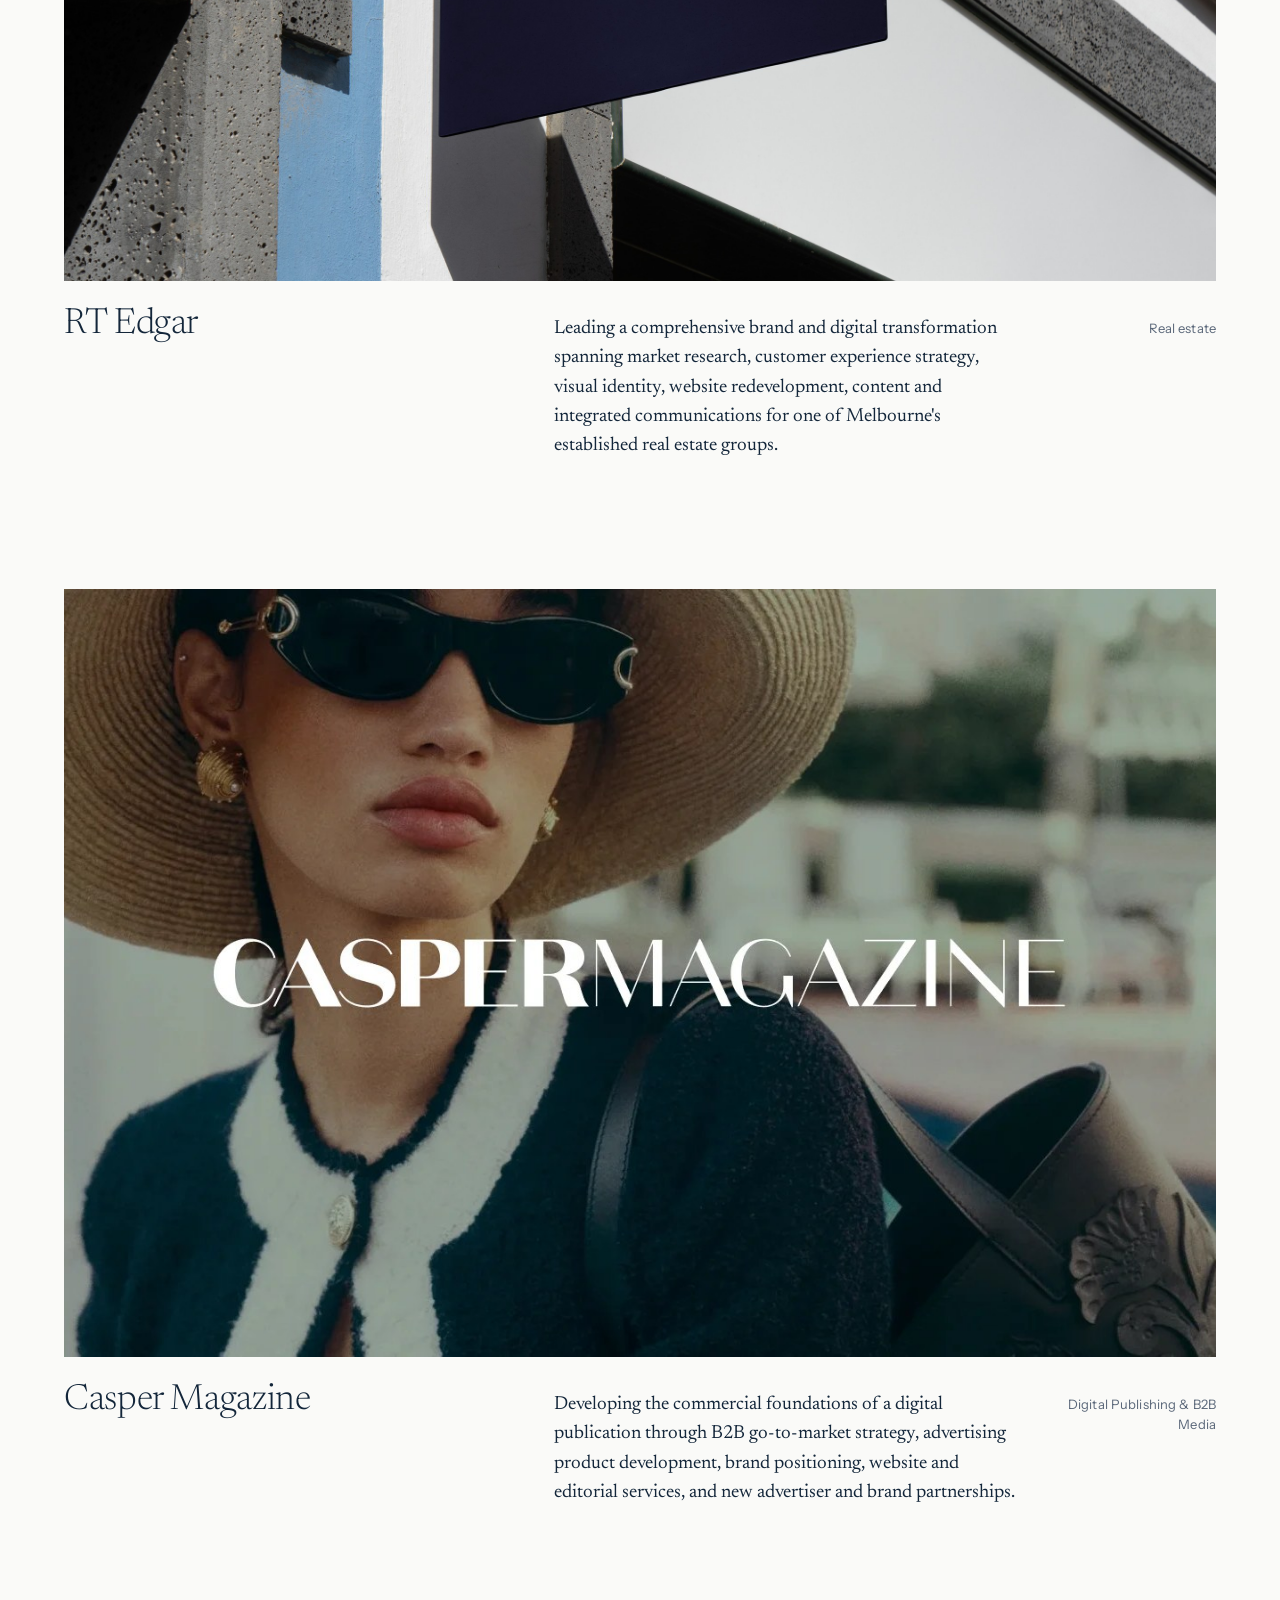
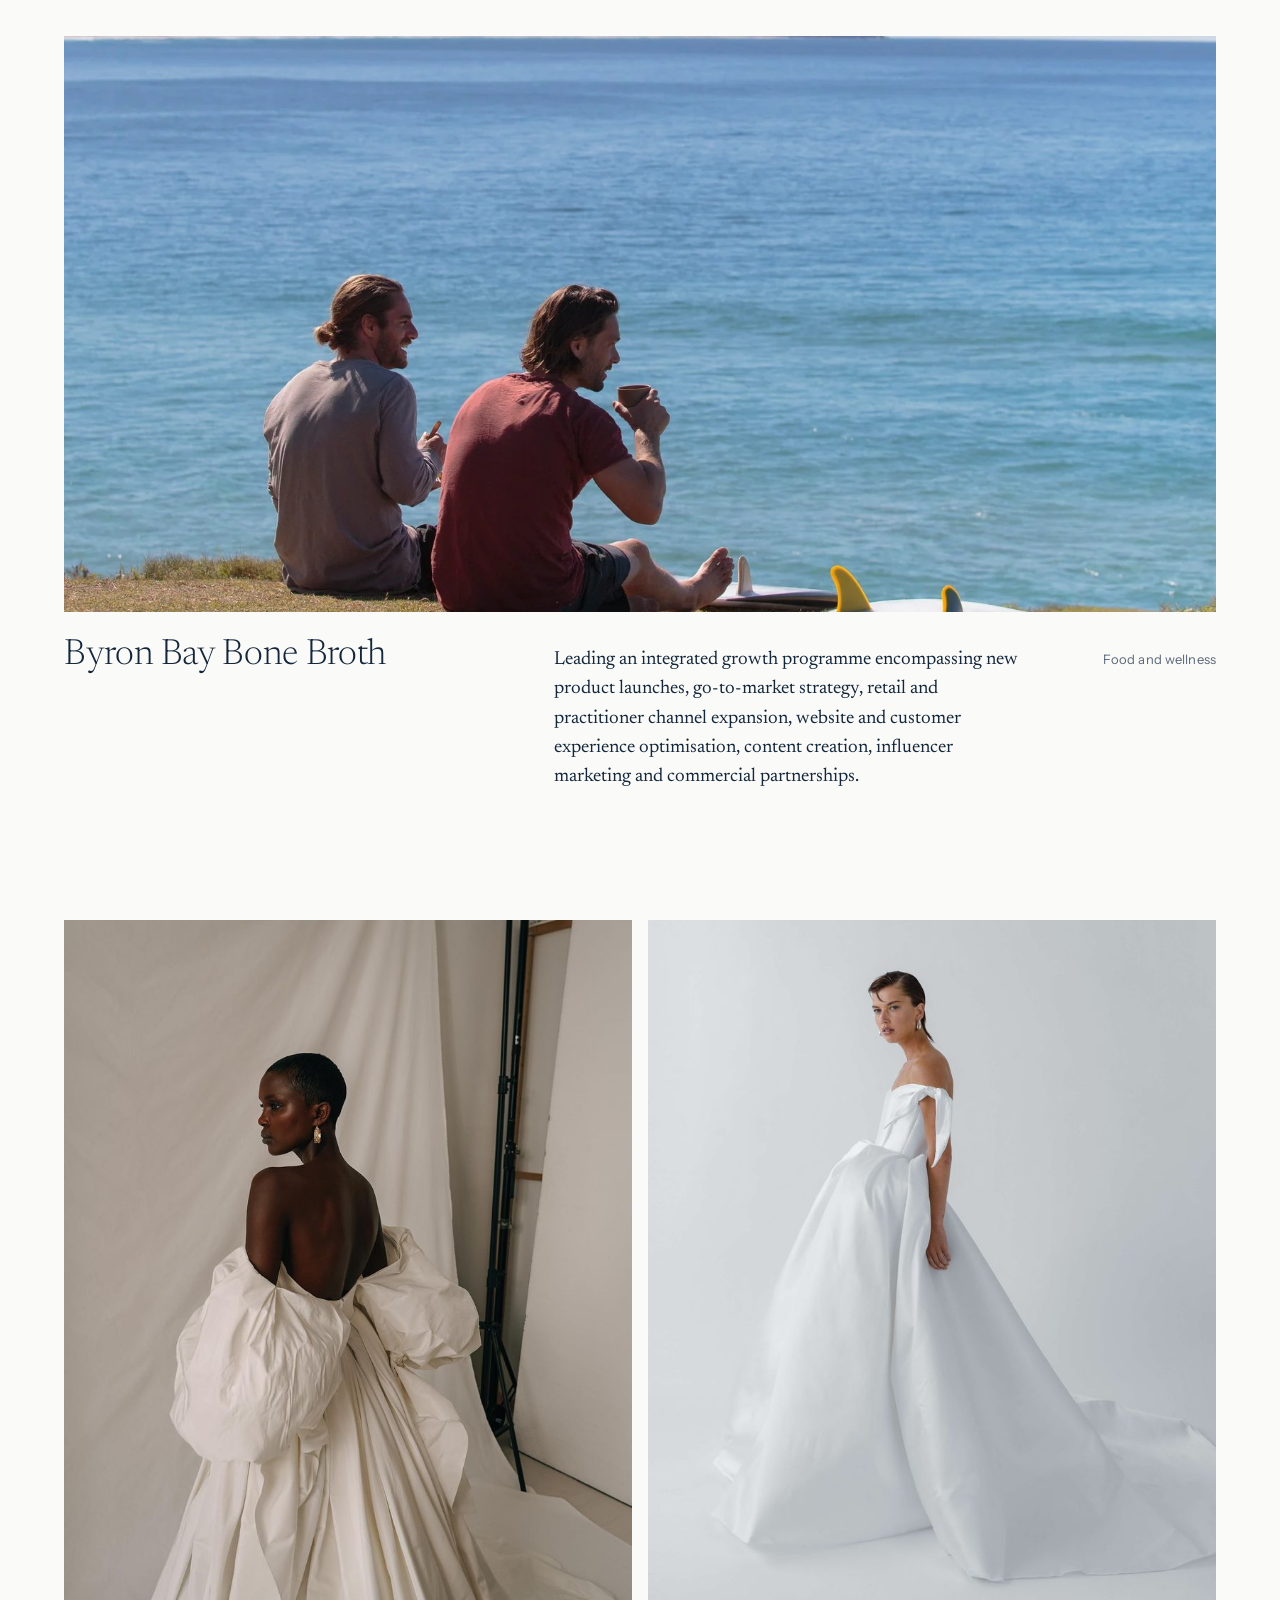
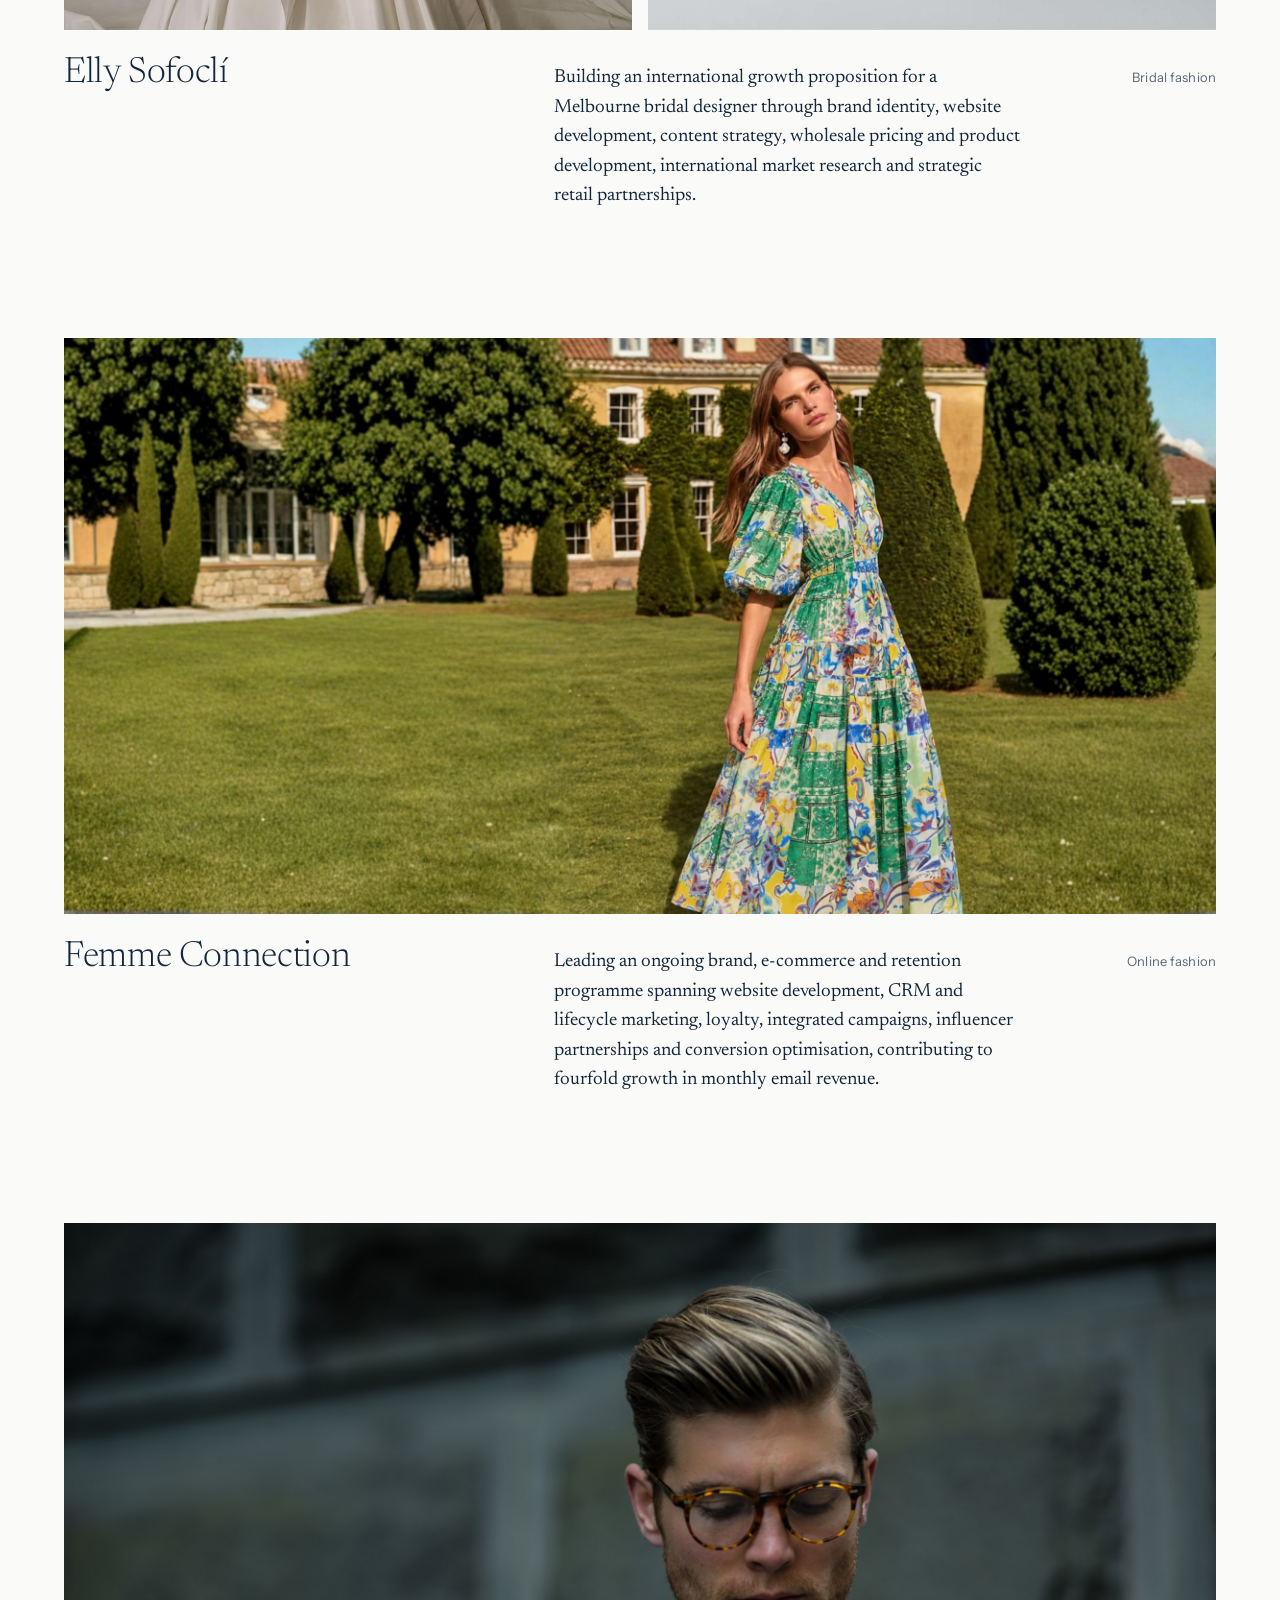
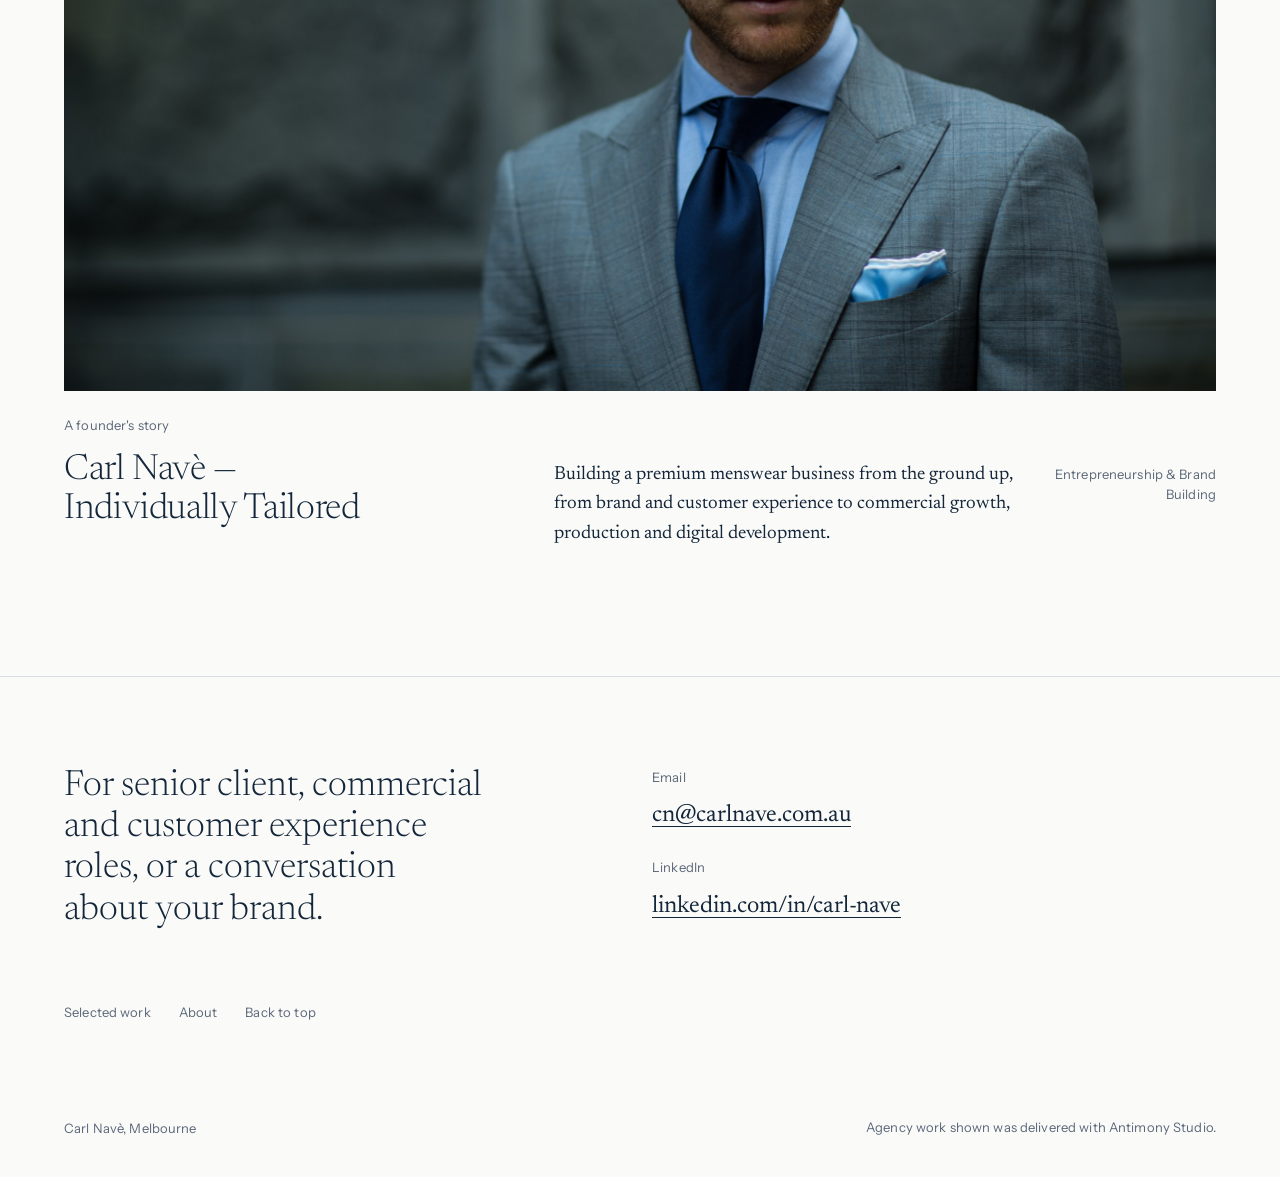
==== commit aa04d9b4: "Home: more space under the rule, less between the intro and Selected work Co-Authored-By: Claude Opu" ====
--- a/index.html
+++ b/index.html
@@ -13,7 +13,7 @@
 <link rel="preconnect" href="https://fonts.googleapis.com">
 <link rel="preconnect" href="https://fonts.gstatic.com" crossorigin>
 <link rel="stylesheet" href="https://fonts.googleapis.com/css2?family=Instrument+Sans:wght@400;500&family=Newsreader:ital,opsz,wght@0,6..72,300;0,6..72,400;1,6..72,300&display=swap">
-<link rel="stylesheet" href="assets/css/main.css?v=202611172220">
+<link rel="stylesheet" href="assets/css/main.css?v=202611180805">
 </head>
 <body id="top">
 <a class="skip" href="#main">Skip to content</a>
--- a/assets/css/main.css
+++ b/assets/css/main.css
@@ -131,7 +131,7 @@
 h1, h2, h3 { font-weight: 300; text-wrap: balance; margin: 0; }
 
 /* Home: opening statement */
-.intro { padding-block: clamp(3rem, 9vw, 8rem) var(--section); }
+.intro { padding-block: clamp(3rem, 9vw, 8rem) clamp(2rem, 4vw, 3rem); }
 .intro h1 {
   font-size: var(--t-display);
   line-height: 1.04;
@@ -143,7 +143,7 @@
   grid-template-columns: repeat(12, minmax(0, 1fr));
   gap: 1.5rem;
   margin-top: clamp(2.5rem, 6vw, 5rem);
-  padding-top: 1.5rem;
+  padding-top: clamp(2rem, 4vw, 3rem);
   border-top: 1px solid var(--rule);
 }
 .intro-foot .positioning { grid-column: 1 / span 4; }
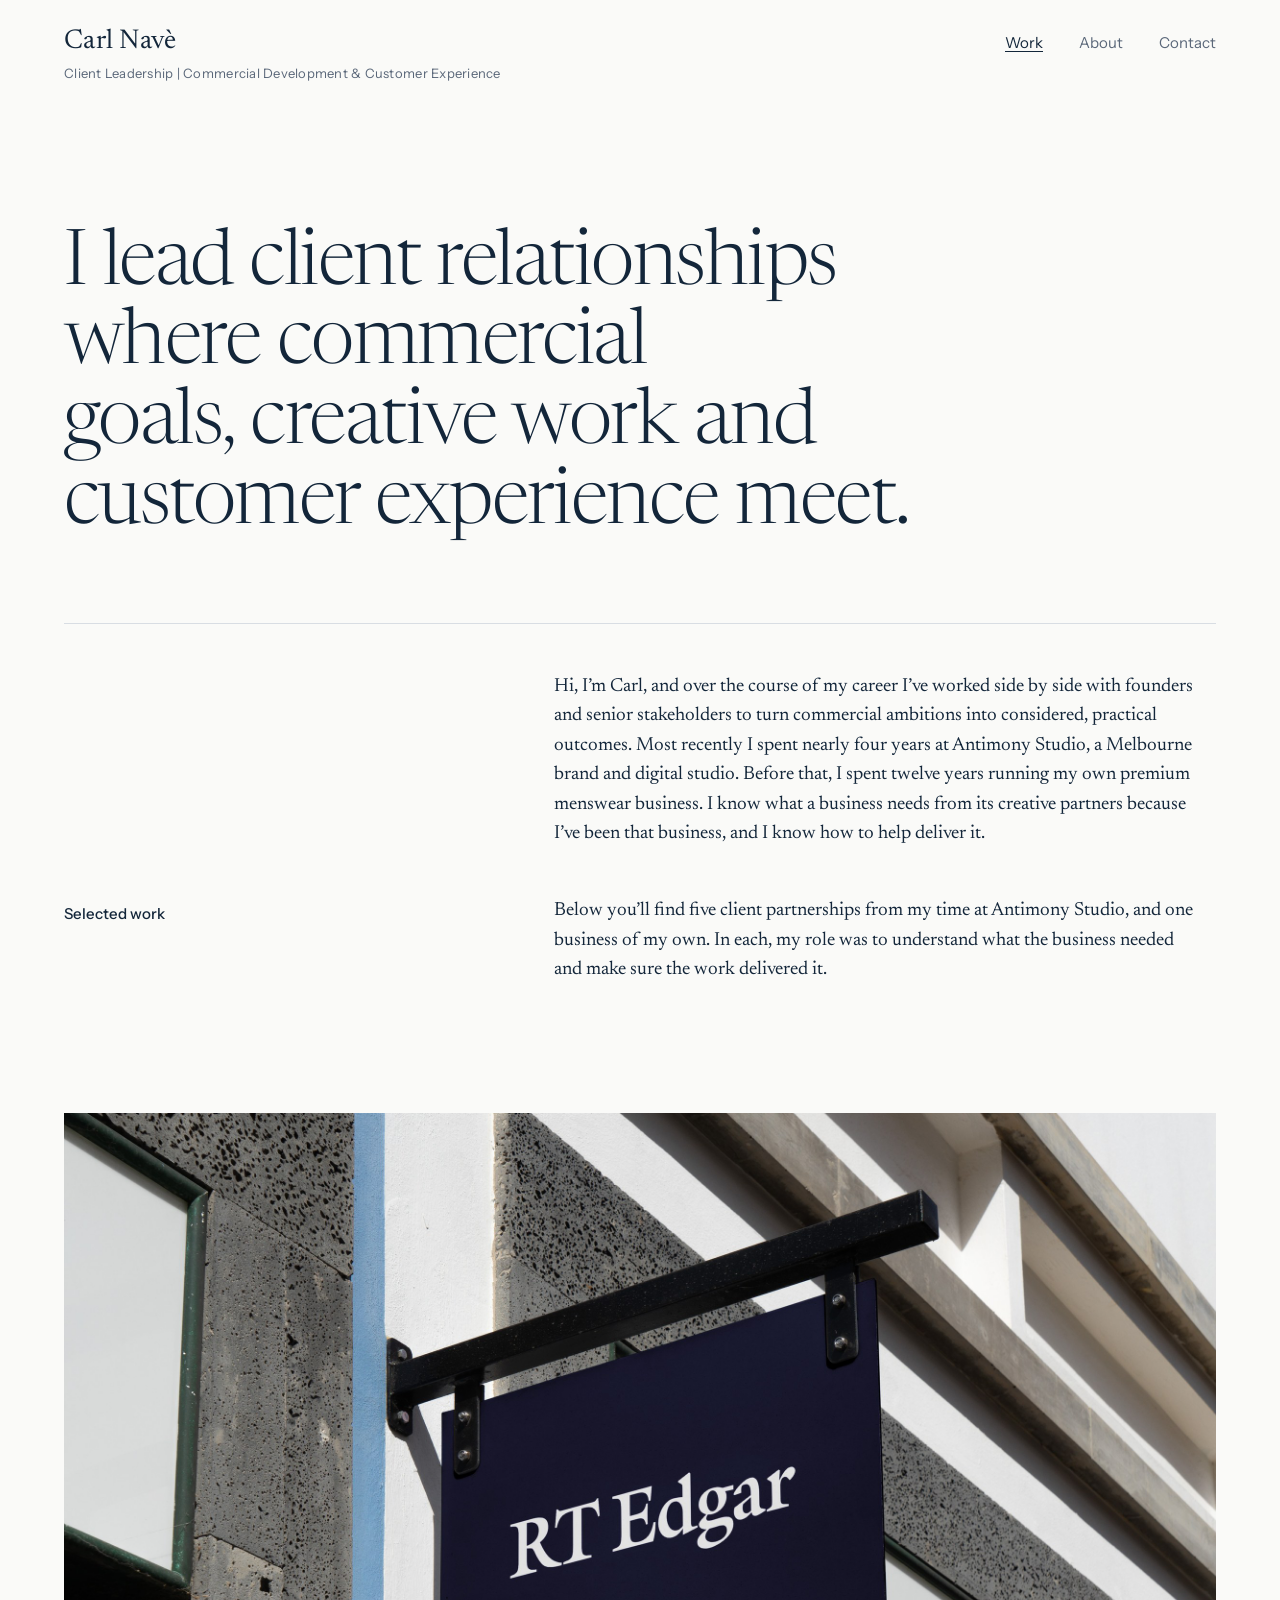
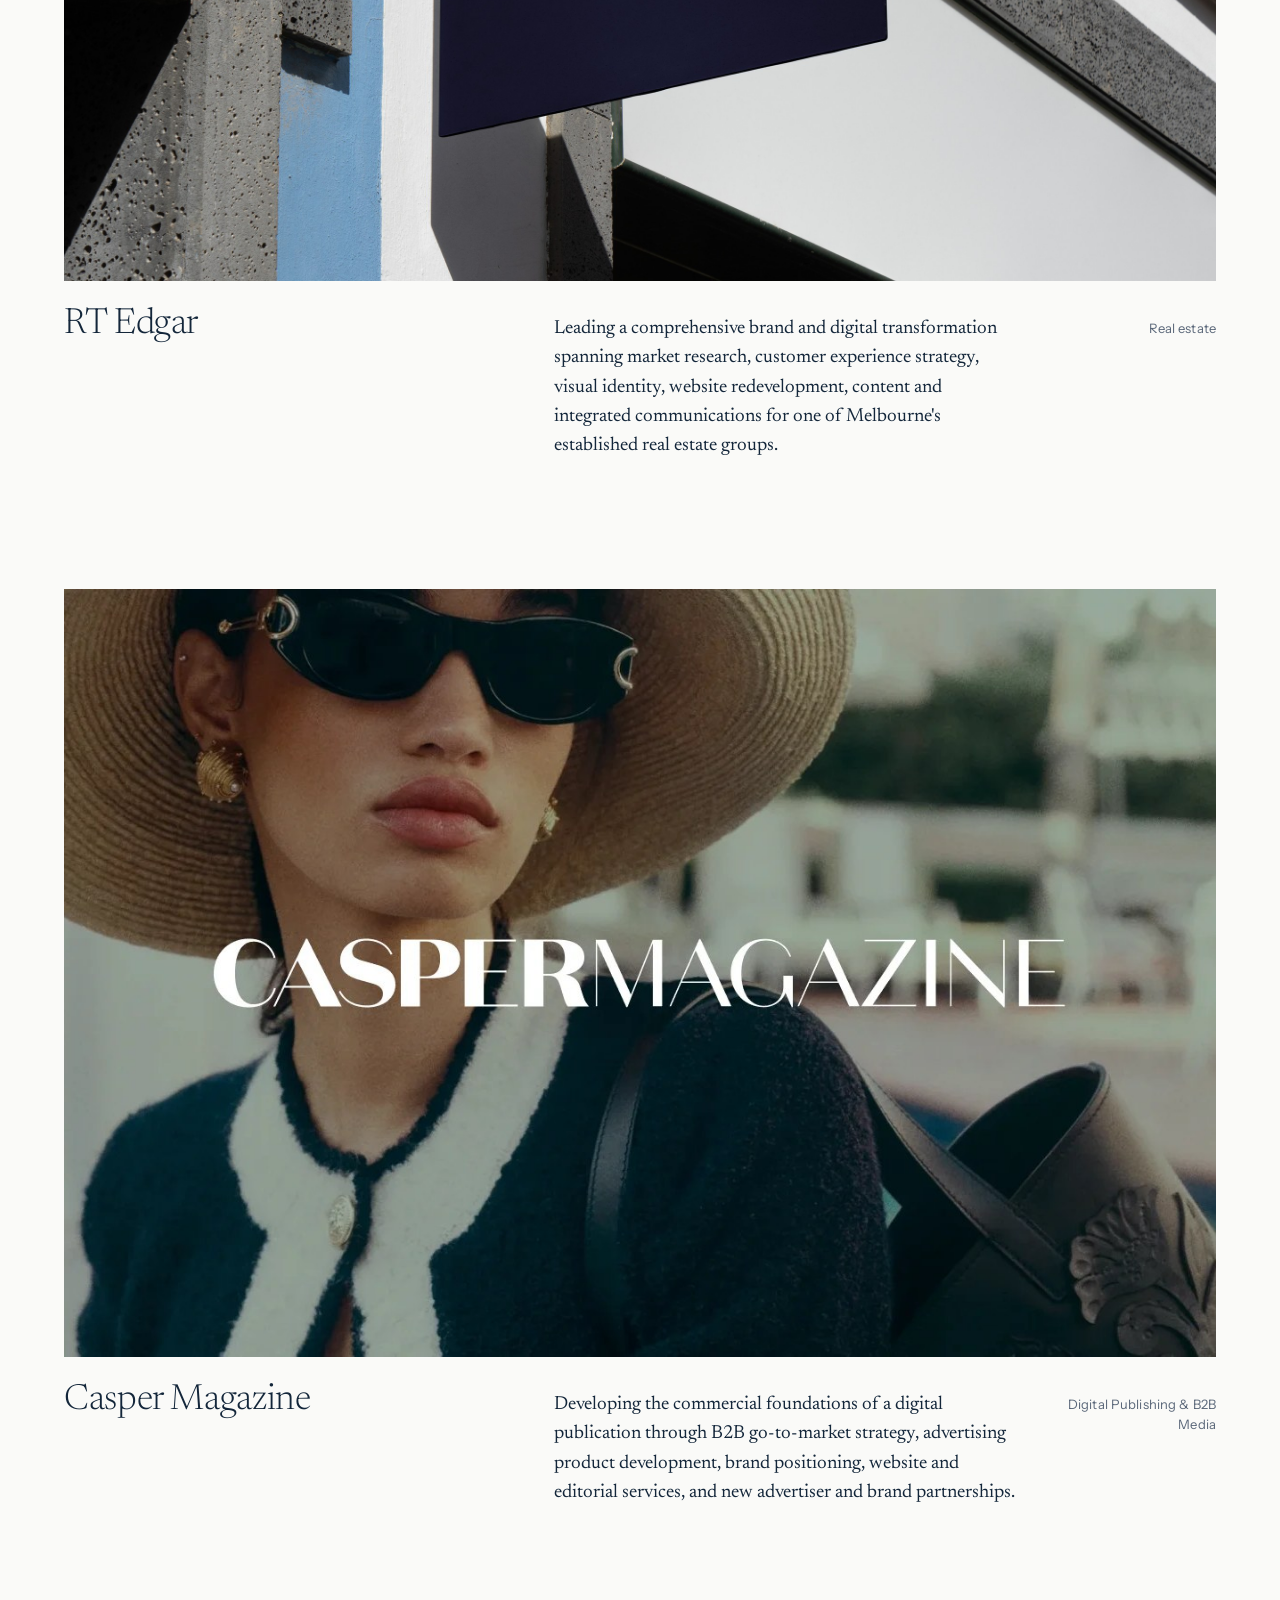
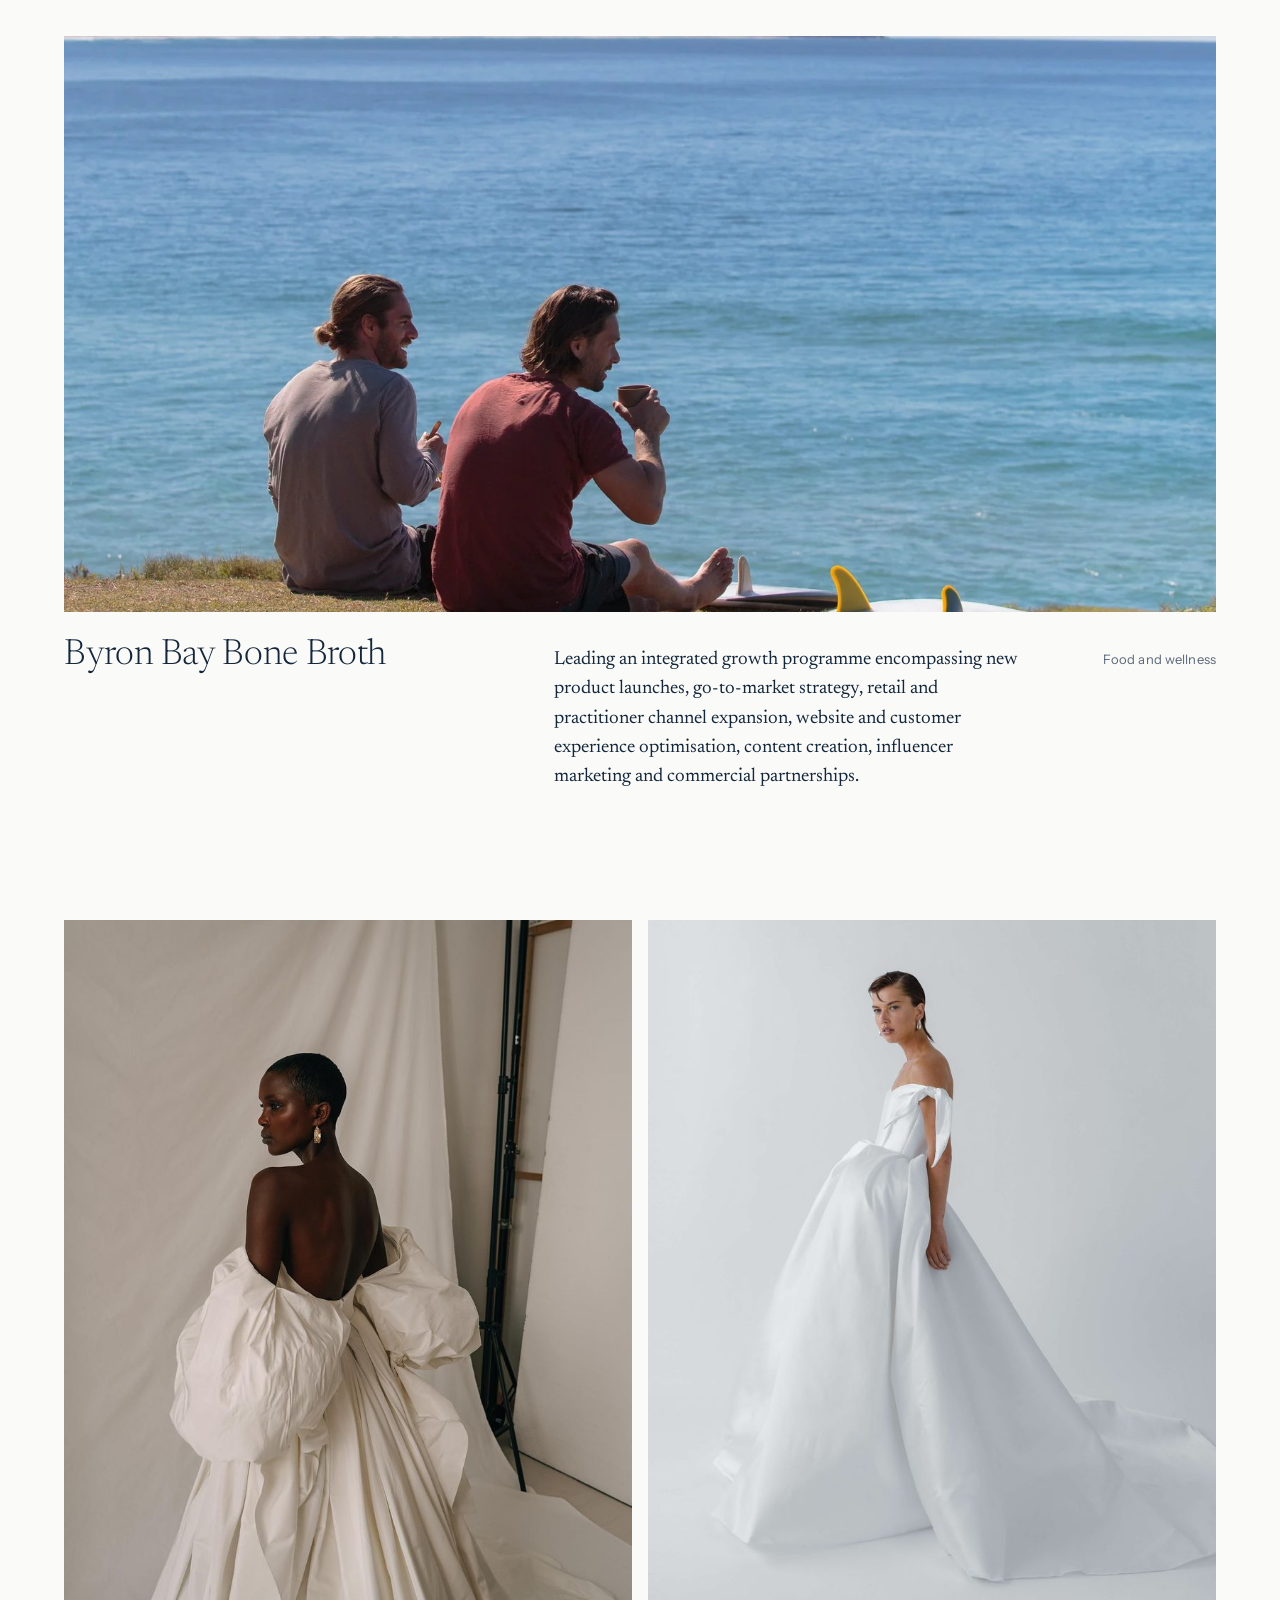
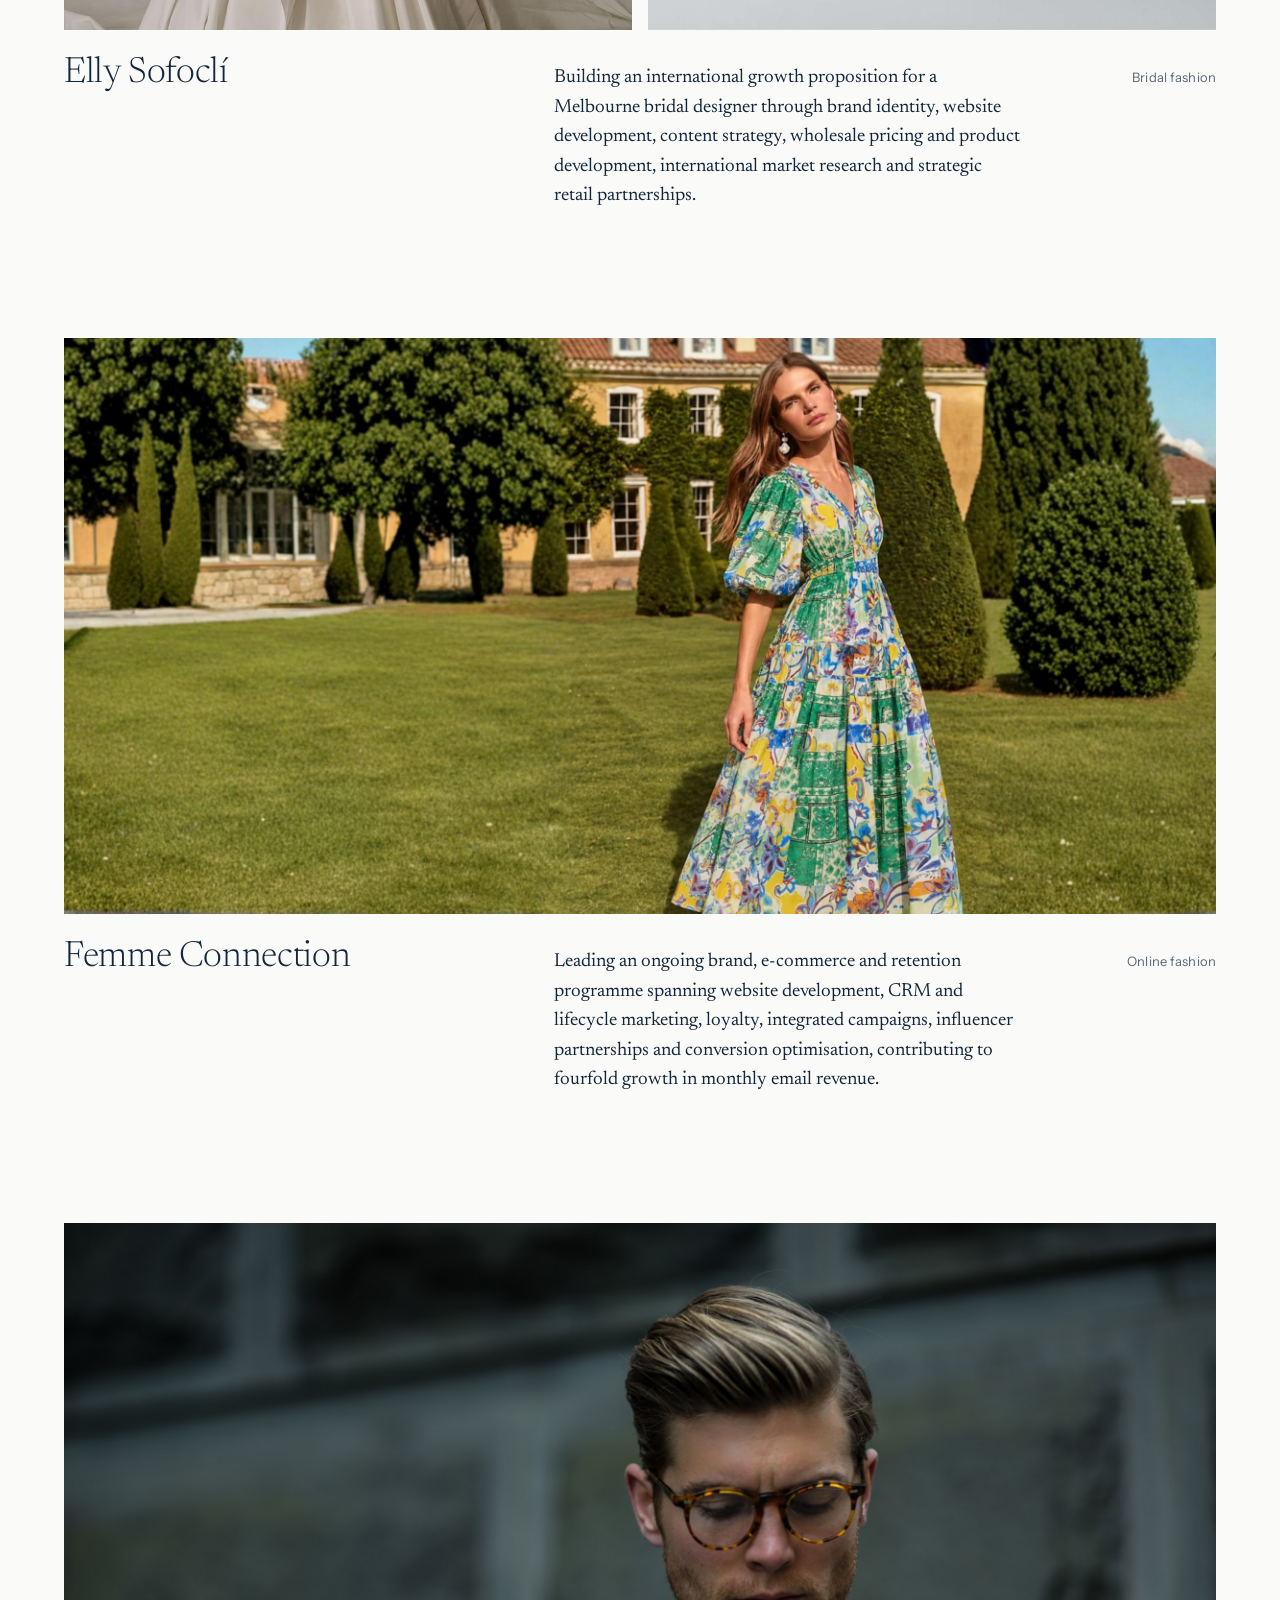
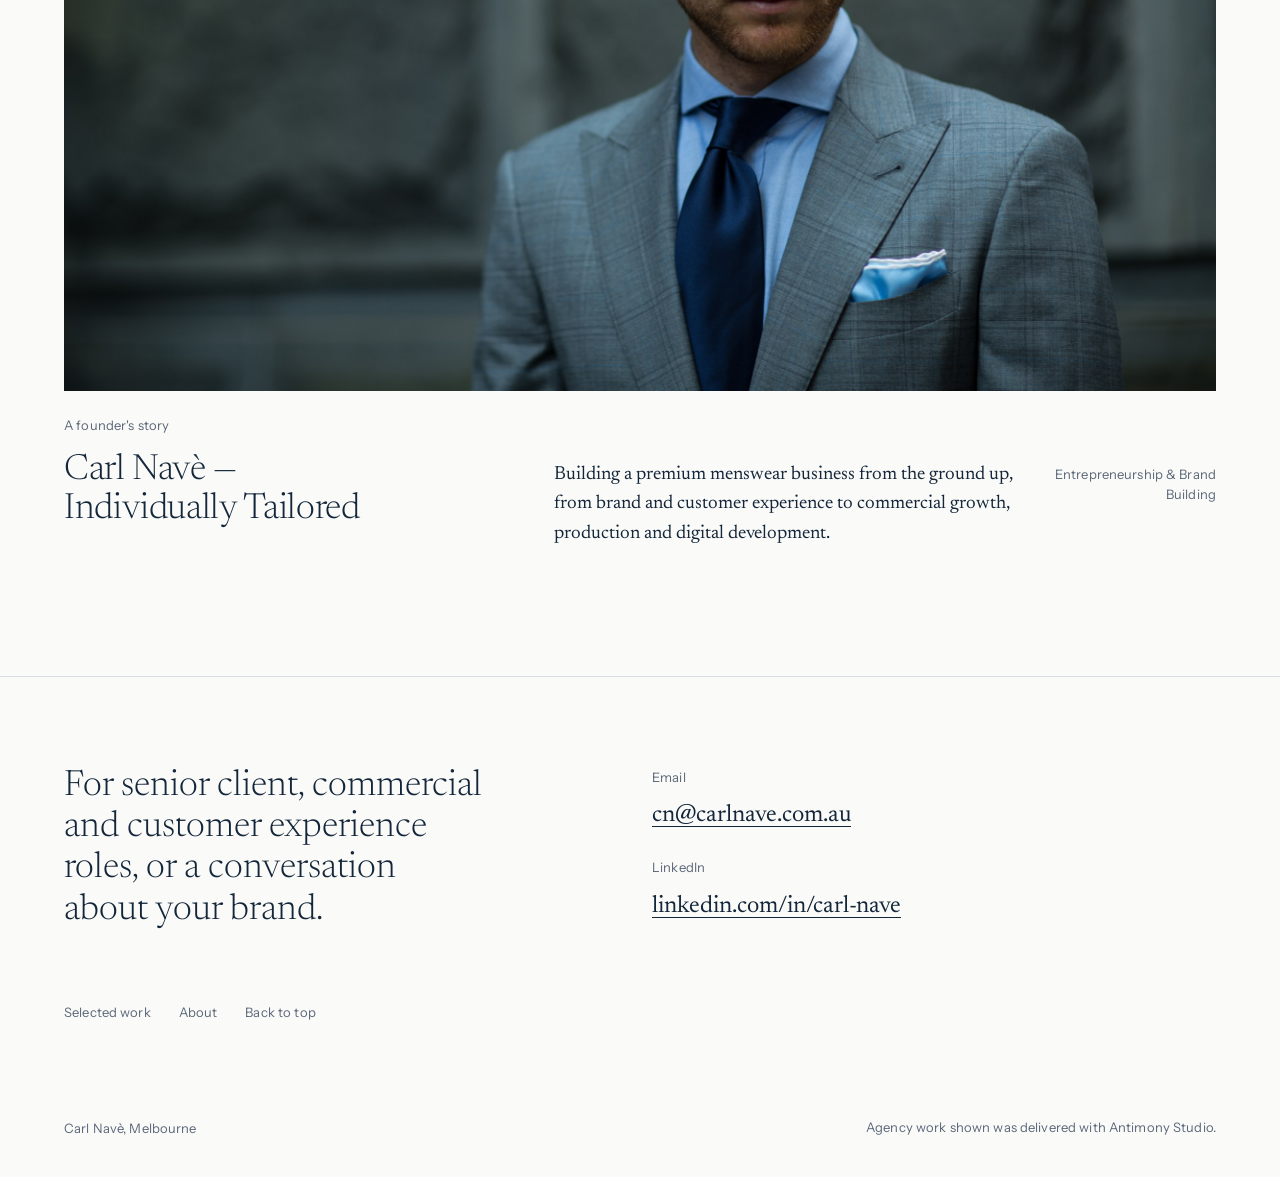
==== commit e4732fcd: "Home: friendlier introduction to the projects Co-Authored-By: Claude Opus 5.5 <noreply@anthropic.com" ====
--- a/index.html
+++ b/index.html
@@ -59,7 +59,7 @@
     <section class="work-index" id="work" aria-labelledby="work-title">
       <div class="work-intro">
         <h2 id="work-title">Selected work</h2>
-        <p>Five client partnerships from Antimony Studio and one business of my own. In each, my role was to understand what the business needed and make sure the work delivered it.</p>
+        <p>Below you&rsquo;ll find five client partnerships from my time at Antimony Studio, and one business of my own. In each, my role was to understand what the business needed and make sure the work delivered it.</p>
       </div>
 
       <article class="project" id="rt-edgar">
